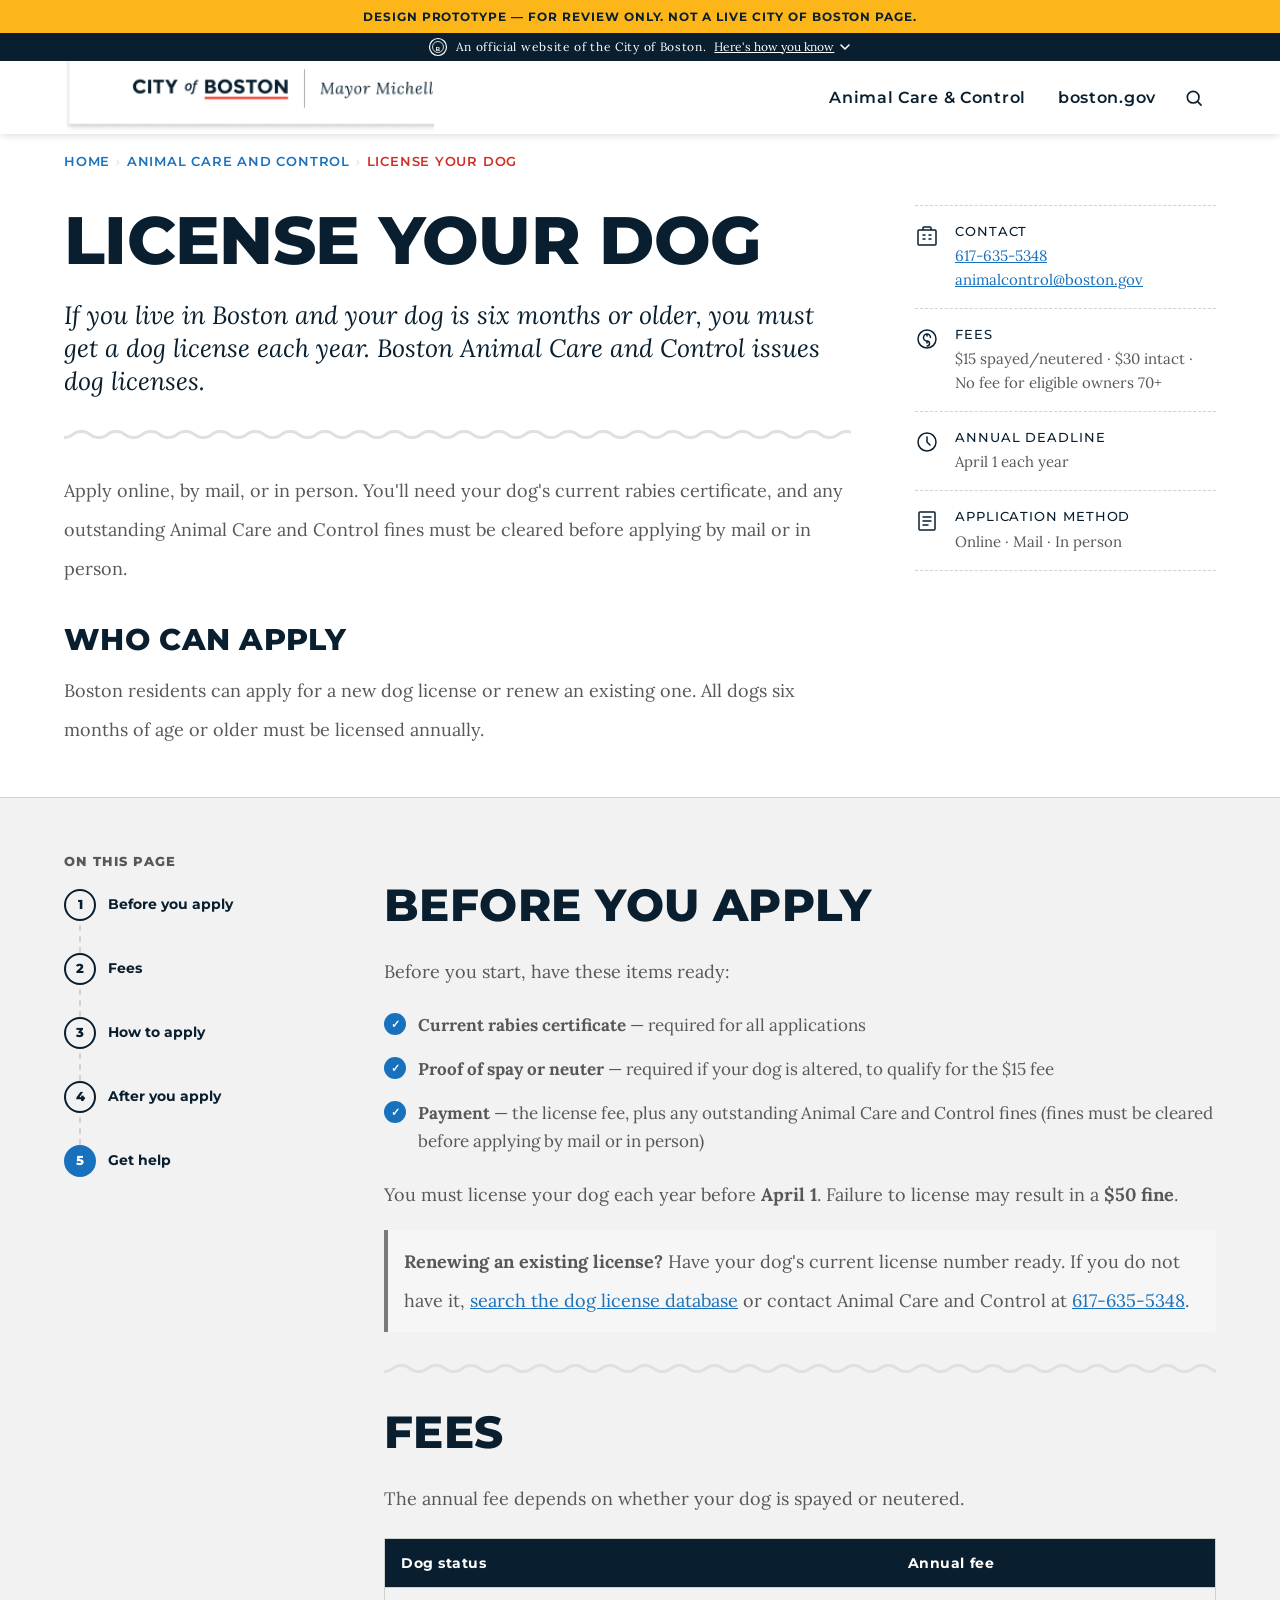
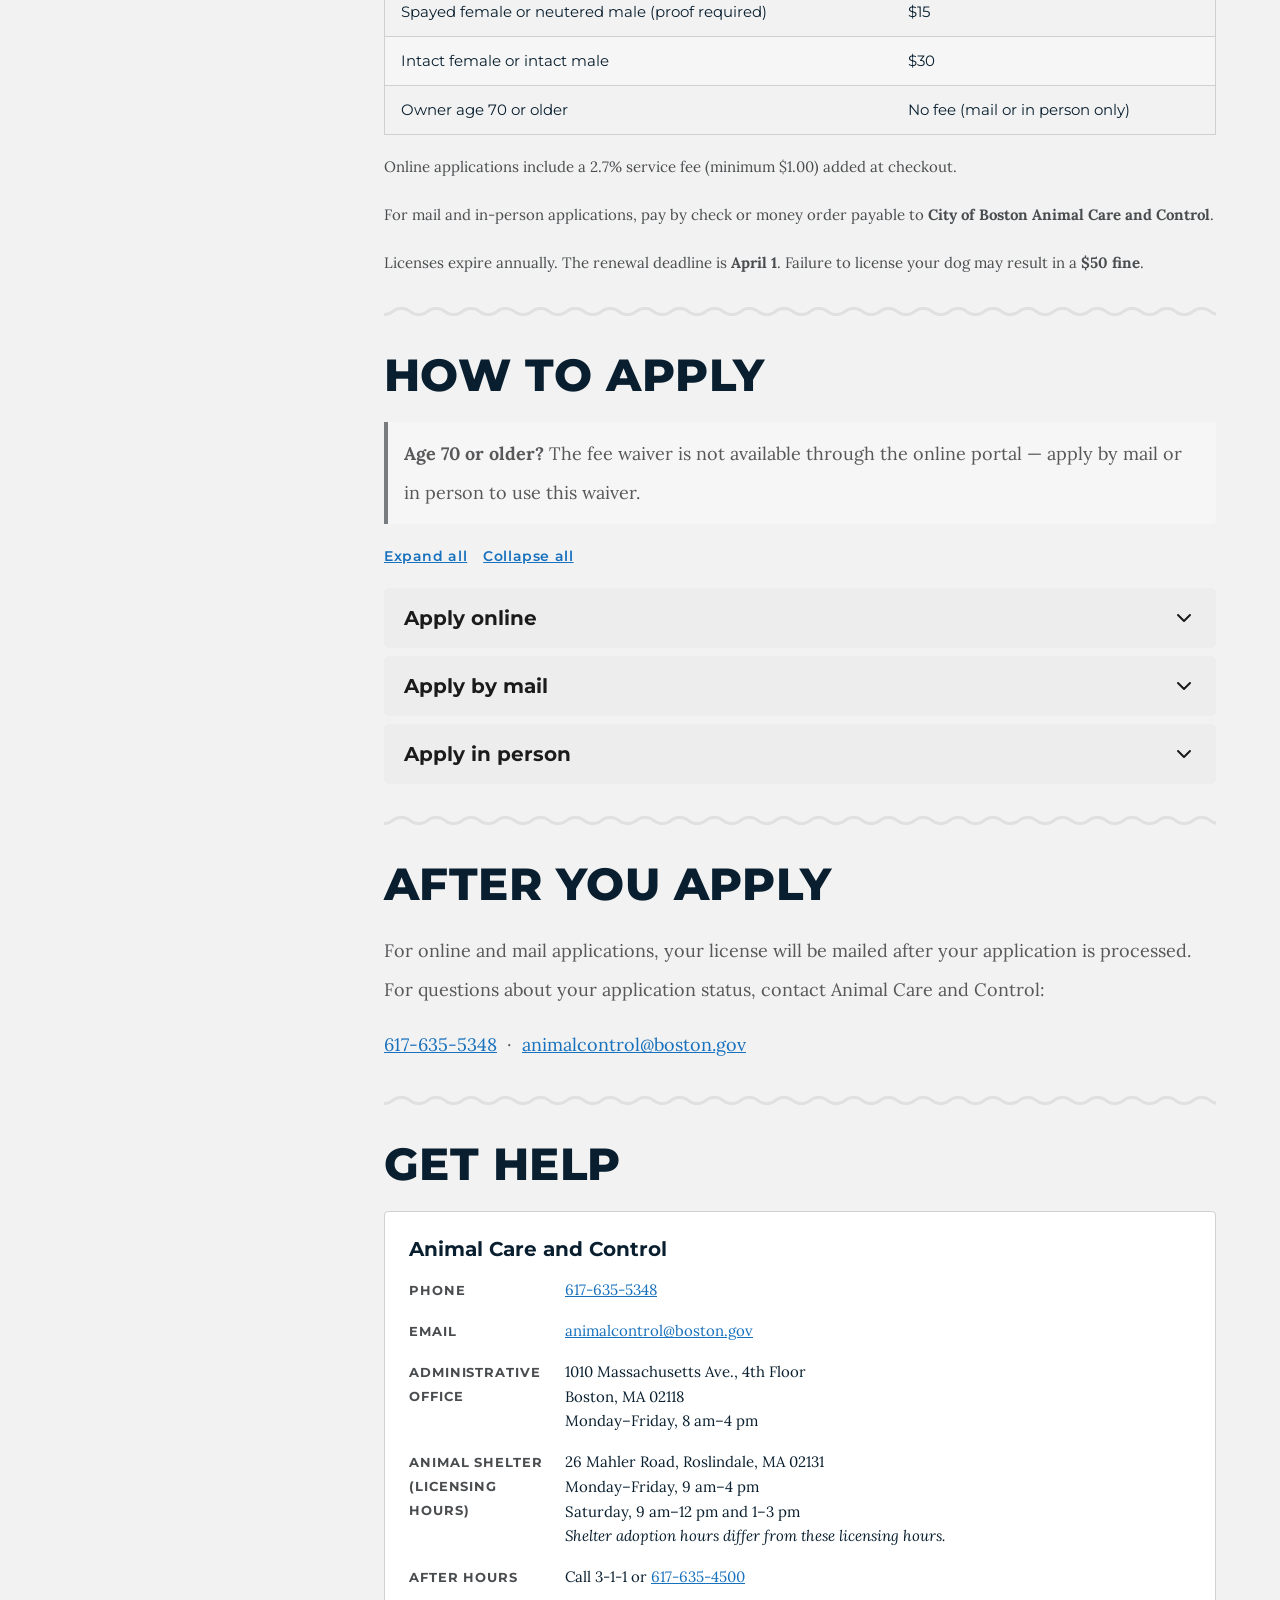
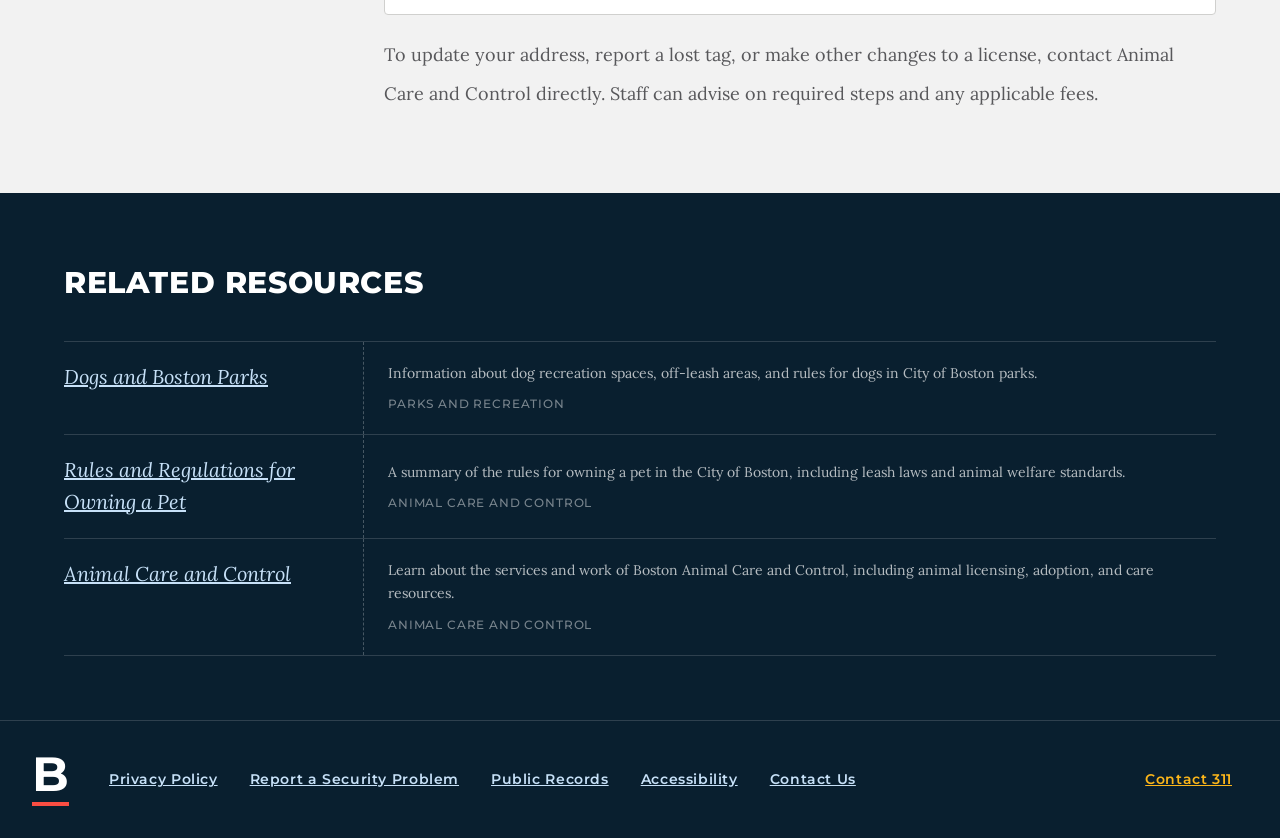
==== index.html @ cab3efb1 "Fix Apply online link for GitHub Pages Co-Authored-By: Claude Sonnet 4.6 <noreply@anthropic.com>" ====
<!DOCTYPE html>
<html lang="en">
<head>
  <meta charset="UTF-8">
  <meta name="viewport" content="width=device-width, initial-scale=1.0">
  <title>License Your Dog | Boston.gov</title>
  <meta name="description" content="License your dog in Boston. Find fees, deadlines, required documents, and how to apply online, by mail, or in person.">
  <link rel="preconnect" href="https://fonts.googleapis.com">
  <link rel="preconnect" href="https://fonts.gstatic.com" crossorigin>
  <link href="https://fonts.googleapis.com/css2?family=Lora:ital,wght@0,400;0,700;1,400&family=Montserrat:wght@400;500;600;700;800&display=swap" rel="stylesheet">
  <link rel="stylesheet" href="styles.css">
</head>
<body>

  <a class="skip-link" href="#main-content">Skip to main content</a>

  <div class="prototype-banner" role="note">
    Design prototype — for review only. Not a live City of Boston page.
  </div>

  <!-- ===================== HEADER ===================== -->
  <header class="site-header">

    <div class="trustbar">
      <div class="trustbar__bar">
        <div class="trustbar__seal" aria-hidden="true">
          <svg width="20" height="20" viewBox="0 0 20 20" fill="none">
            <circle cx="10" cy="10" r="8.5" stroke="white" stroke-width="1.2"/>
            <circle cx="10" cy="10" r="5.5" stroke="white" stroke-width="0.8"/>
            <text x="10" y="13.5" text-anchor="middle" fill="white"
              font-size="6" font-family="sans-serif" font-weight="700">B</text>
          </svg>
        </div>
        <p class="trustbar__text">An official website of the City of Boston.</p>
        <button class="trustbar__toggle"
          id="trustbar-btn"
          aria-expanded="false"
          aria-controls="trustbar-panel">
          Here's how you know
          <svg class="trustbar__chevron" width="14" height="14" viewBox="0 0 14 14"
            fill="none" aria-hidden="true">
            <path d="M3 5l4 4 4-4" stroke="currentColor" stroke-width="1.6"
              stroke-linecap="round" stroke-linejoin="round"/>
          </svg>
        </button>
      </div>
      <div class="trustbar__panel" id="trustbar-panel" hidden>
        <div class="trustbar__panel-inner">
          <div class="trustbar__fact">
            <div class="trustbar__fact-icon" aria-hidden="true">🏛️</div>
            <div>
              <p class="trustbar__fact-heading">Official websites use .boston.gov</p>
              <p class="trustbar__fact-body">A <strong>.boston.gov</strong> website belongs to
                an official government organization in the City of Boston.</p>
            </div>
          </div>
          <div class="trustbar__fact">
            <div class="trustbar__fact-icon" aria-hidden="true">🔒</div>
            <div>
              <p class="trustbar__fact-heading">Secure .gov websites use HTTPS</p>
              <p class="trustbar__fact-body">A lock icon or <strong>https://</strong> means
                you have safely connected to the .gov website. Share sensitive information
                only on official, secure websites.</p>
            </div>
          </div>
        </div>
      </div>
    </div>

    <nav class="main-nav" aria-label="Site navigation">
      <div class="main-nav__inner">
        <!--
          Logo: header-nav.png (1291×113px) from CoB design system Figma node 5726:3237.
          Cropped via CSS: overflow hidden, margin-top -40px hides the trustbar row,
          leaving only the main nav row with the official CITY of BOSTON wordmark.
          Replace with official standalone SVG from Figma brand assets (node 5032:2619)
          when available. See review-notes.md.
        -->
        <a href="https://www.boston.gov" class="cob-logo"
          aria-label="City of Boston — go to boston.gov homepage">
          <img src="assets/header-nav.png"
            alt="City of Boston, Mayor Michelle Wu"
            class="cob-logo__img">
        </a>
        <div class="main-nav__links">
          <a class="nav-link nav-link--text"
            href="https://www.boston.gov/departments/animal-care-and-control">
            Animal Care &amp; Control
          </a>
          <a class="nav-link nav-link--text"
            href="https://www.boston.gov">
            boston.gov
          </a>
          <button class="nav-link nav-link--icon" aria-label="Search boston.gov" type="button">
            <svg width="20" height="20" viewBox="0 0 24 24" fill="none" aria-hidden="true">
              <circle cx="11" cy="11" r="7" stroke="currentColor" stroke-width="2"/>
              <path d="M17 17l3.5 3.5" stroke="currentColor" stroke-width="2"
                stroke-linecap="round"/>
            </svg>
          </button>
        </div>
      </div>
    </nav>

  </header>

  <!-- ===================== MAIN ======================= -->
  <main id="main-content">

    <!-- ===== HERO ZONE (white) ===== -->
    <div class="hero-zone">
      <div class="hero-container">

        <nav class="breadcrumb" aria-label="Breadcrumb">
          <ol>
            <li><a href="https://www.boston.gov">Home</a></li>
            <li><a href="https://www.boston.gov/departments/animal-care-and-control">Animal Care and Control</a></li>
            <li aria-current="page">License Your Dog</li>
          </ol>
        </nav>

        <div class="hero-layout">

          <div class="hero-content">
            <h1>License Your Dog</h1>
            <p class="hero-subtitle">If you live in Boston and your dog is six months or older, you must get a dog license each year. Boston Animal Care and Control issues dog licenses.</p>
            <hr class="hero-divider" aria-hidden="true">
            <p class="hero-body">Apply online, by mail, or in person. You'll need your dog's current rabies certificate, and any outstanding Animal Care and Control fines must be cleared before applying by mail or in person.</p>
            <div class="hero-subsection">
              <h2 class="hero-subsection__heading">Who can apply</h2>
              <p class="hero-body">Boston residents can apply for a new dog license or renew an existing one. All dogs six months of age or older must be licensed annually.</p>
            </div>
          </div>

          <aside class="fact-sidebar" aria-label="Quick facts">
            <div class="fact-row">
              <div class="fact-row__icon" aria-hidden="true">
                <svg width="24" height="24" viewBox="0 0 24 24" fill="none">
                  <rect x="3" y="6" width="18" height="15" rx="1" stroke="#091f2f" stroke-width="1.5"/>
                  <path d="M16 6V4a1 1 0 00-1-1H9a1 1 0 00-1 1v2" stroke="#091f2f" stroke-width="1.5"/>
                  <path d="M8 11h2m4 0h2M8 15h2m4 0h2" stroke="#091f2f" stroke-width="1.5" stroke-linecap="round"/>
                </svg>
              </div>
              <div class="fact-row__text">
                <p class="fact-row__label">Contact</p>
                <p class="fact-row__value">
                  <a href="tel:6176355348" class="cob-link">617-635-5348</a><br>
                  <a href="mailto:animalcontrol@boston.gov" class="cob-link">animalcontrol@boston.gov</a>
                </p>
              </div>
            </div>
            <div class="fact-row">
              <div class="fact-row__icon" aria-hidden="true">
                <svg width="24" height="24" viewBox="0 0 24 24" fill="none">
                  <circle cx="12" cy="12" r="9" stroke="#091f2f" stroke-width="1.5"/>
                  <path d="M12 8v1m0 6v1m3.5-5.5a3.5 3.5 0 00-7 0 3.5 3.5 0 003.5 3.5 2.5 2.5 0 010 5" stroke="#091f2f" stroke-width="1.5" stroke-linecap="round"/>
                </svg>
              </div>
              <div class="fact-row__text">
                <p class="fact-row__label">Fees</p>
                <p class="fact-row__value">$15 spayed/neutered · $30 intact · No fee for eligible owners 70+</p>
              </div>
            </div>
            <div class="fact-row">
              <div class="fact-row__icon" aria-hidden="true">
                <svg width="24" height="24" viewBox="0 0 24 24" fill="none">
                  <circle cx="12" cy="12" r="9" stroke="#091f2f" stroke-width="1.5"/>
                  <path d="M12 7v5l3 3" stroke="#091f2f" stroke-width="1.5" stroke-linecap="round" stroke-linejoin="round"/>
                </svg>
              </div>
              <div class="fact-row__text">
                <p class="fact-row__label">Annual deadline</p>
                <p class="fact-row__value">April 1 each year</p>
              </div>
            </div>
            <div class="fact-row">
              <div class="fact-row__icon" aria-hidden="true">
                <svg width="24" height="24" viewBox="0 0 24 24" fill="none">
                  <rect x="4" y="3" width="16" height="18" rx="1" stroke="#091f2f" stroke-width="1.5"/>
                  <path d="M8 8h8M8 12h8M8 16h5" stroke="#091f2f" stroke-width="1.5" stroke-linecap="round"/>
                </svg>
              </div>
              <div class="fact-row__text">
                <p class="fact-row__label">Application method</p>
                <p class="fact-row__value">Online · Mail · In person</p>
              </div>
            </div>
          </aside>

        </div>
      </div>
    </div><!-- end hero-zone -->

    <!-- ===== CONTENT ZONE (off-white) ===== -->
    <div class="content-zone">
      <div class="content-container">
        <div class="content-layout">

          <!-- Left: sticky TOC -->
          <nav class="toc" aria-label="On this page">
            <p class="toc__heading">On this page</p>
            <ol class="toc__list">
              <li class="toc__item">
                <div class="toc__track" aria-hidden="true">
                  <div class="toc__circle toc__circle--active">1</div>
                  <div class="toc__line"></div>
                </div>
                <div class="toc__link-wrap">
                  <a href="#before-you-apply" class="toc__link">Before you apply</a>
                </div>
              </li>
              <li class="toc__item">
                <div class="toc__track" aria-hidden="true">
                  <div class="toc__circle">2</div>
                  <div class="toc__line"></div>
                </div>
                <div class="toc__link-wrap">
                  <a href="#fees" class="toc__link">Fees</a>
                </div>
              </li>
              <li class="toc__item">
                <div class="toc__track" aria-hidden="true">
                  <div class="toc__circle">3</div>
                  <div class="toc__line"></div>
                </div>
                <div class="toc__link-wrap">
                  <a href="#how-to-apply" class="toc__link">How to apply</a>
                </div>
              </li>
              <li class="toc__item">
                <div class="toc__track" aria-hidden="true">
                  <div class="toc__circle">4</div>
                  <div class="toc__line"></div>
                </div>
                <div class="toc__link-wrap">
                  <a href="#after-you-apply" class="toc__link">After you apply</a>
                </div>
              </li>
              <li class="toc__item">
                <div class="toc__track" aria-hidden="true">
                  <div class="toc__circle">5</div>
                </div>
                <div class="toc__link-wrap">
                  <a href="#get-help" class="toc__link">Get help</a>
                </div>
              </li>
            </ol>
          </nav>

          <!-- Right: section content -->
          <div class="content-body">

            <!-- ─── Section 1: Before you apply ─── -->
            <section aria-labelledby="before-you-apply">
              <h2 id="before-you-apply">Before you apply</h2>
              <p>Before you start, have these items ready:</p>
              <ul class="checklist" role="list">
                <li>
                  <span class="checklist__icon" aria-hidden="true">✓</span>
                  <span><strong>Current rabies certificate</strong> — required for all applications</span>
                </li>
                <li>
                  <span class="checklist__icon" aria-hidden="true">✓</span>
                  <span><strong>Proof of spay or neuter</strong> — required if your dog is altered, to qualify for the $15 fee</span>
                </li>
                <li>
                  <span class="checklist__icon" aria-hidden="true">✓</span>
                  <span><strong>Payment</strong> — the license fee, plus any outstanding Animal Care and Control fines (fines must be cleared before applying by mail or in person)</span>
                </li>
              </ul>
              <p>You must license your dog each year before <strong>April&nbsp;1</strong>. Failure to license may result in a <strong>$50 fine</strong>.</p>
              <p class="notice">
                <strong>Renewing an existing license?</strong> Have your dog's current license number ready. If you do not have it, <a href="http://www.cityofboston.gov/animals/owners.asp" class="cob-link">search the dog license database</a> or contact Animal Care and Control at <a href="tel:6176355348" class="cob-link">617-635-5348</a>.
              </p>
            </section>

            <hr class="section-divider" aria-hidden="true">

            <!-- ─── Section 2: Fees ─── -->
            <section aria-labelledby="fees">
              <h2 id="fees">Fees</h2>
              <p>The annual fee depends on whether your dog is spayed or neutered.</p>
              <div class="fee-table-wrap">
                <table class="fee-table">
                  <caption class="visually-hidden">Annual dog license fees</caption>
                  <thead>
                    <tr>
                      <th scope="col">Dog status</th>
                      <th scope="col">Annual fee</th>
                    </tr>
                  </thead>
                  <tbody>
                    <tr>
                      <td>Spayed female or neutered male (proof required)</td>
                      <td>$15</td>
                    </tr>
                    <tr>
                      <td>Intact female or intact male</td>
                      <td>$30</td>
                    </tr>
                    <tr>
                      <td>Owner age 70 or older</td>
                      <td>No fee (mail or in person only)</td>
                    </tr>
                  </tbody>
                </table>
              </div>
              <div class="fee-notes">
                <p>Online applications include a 2.7% service fee (minimum $1.00) added at checkout.</p>
                <p>For mail and in-person applications, pay by check or money order payable to <strong>City of Boston Animal Care and Control</strong>.</p>
                <p>Licenses expire annually. The renewal deadline is <strong>April&nbsp;1</strong>. Failure to license your dog may result in a <strong>$50 fine</strong>.</p>
              </div>
            </section>

            <hr class="section-divider" aria-hidden="true">

            <!-- ─── Section 3: How to apply ─── -->
            <section aria-labelledby="how-to-apply">
              <h2 id="how-to-apply">How to apply</h2>

              <p class="notice">
                <strong>Age 70 or older?</strong> The fee waiver is not available through
                the online portal — apply by mail or in person to use this waiver.
              </p>

              <div class="accordion-controls">
                <button type="button" class="accordion-control" id="expand-all-btn">Expand all</button>
                <button type="button" class="accordion-control" id="collapse-all-btn">Collapse all</button>
              </div>

              <div class="accordion-group">

                <!-- Apply online -->
                <div class="accordion-item" id="apply-online">
                  <h3 class="accordion-heading">
                    <button
                      type="button"
                      class="accordion-trigger"
                      aria-expanded="false"
                      aria-controls="panel-apply-online"
                      id="btn-apply-online"
                    >
                      <span class="accordion-trigger__label">Apply online</span>
                      <svg class="accordion-trigger__icon" width="24" height="24"
                        viewBox="0 0 24 24" fill="none"
                        aria-hidden="true" focusable="false">
                        <path d="M6 9l6 6 6-6" stroke="currentColor" stroke-width="2"
                          stroke-linecap="round" stroke-linejoin="round"/>
                      </svg>
                    </button>
                  </h3>
                  <div
                    id="panel-apply-online"
                    class="accordion-panel"
                    role="region"
                    aria-labelledby="btn-apply-online"
                    hidden
                  >
                    <ol class="process-list" aria-label="Steps to apply online">
                      <li class="process-list__item">
                        <div class="process-list__track" aria-hidden="true">
                          <div class="process-list__symbol">1</div>
                          <div class="process-list__trail"></div>
                        </div>
                        <div class="process-list__body">
                          <p class="process-list__label">Gather your documents</p>
                          <div class="process-list__desc">
                            <p>Have your dog's current rabies certificate ready. If your dog is
                              spayed or neutered, also have proof on hand — you will need it to
                              qualify for the $15 fee.</p>
                          </div>
                        </div>
                      </li>
                      <li class="process-list__item">
                        <div class="process-list__track" aria-hidden="true">
                          <div class="process-list__symbol">2</div>
                          <div class="process-list__trail"></div>
                        </div>
                        <div class="process-list__body">
                          <p class="process-list__label">Complete the online application</p>
                          <div class="process-list__desc">
                            <p>Apply using the link below.
                              Payment is by credit card only. A 2.7% service fee (minimum $1.00)
                              is added at checkout.</p>
                            <p>The age-70+ fee waiver is not available through the online portal.
                              Apply by mail or in person instead.</p>
                          </div>
                        </div>
                      </li>
                      <li class="process-list__item">
                        <div class="process-list__track" aria-hidden="true">
                          <div class="process-list__symbol">3</div>
                        </div>
                        <div class="process-list__body">
                          <p class="process-list__label">Receive your license by mail</p>
                          <div class="process-list__desc">
                            <p>Your license will be mailed to you after processing.</p>
                          </div>
                        </div>
                      </li>
                    </ol>
                    <p class="apply-cta">
                      <a href="./application-prototype/index.html"
                        class="btn-primary">Apply online</a>
                    </p>
                  </div>
                </div>

                <!-- Apply by mail -->
                <div class="accordion-item" id="apply-by-mail">
                  <h3 class="accordion-heading">
                    <button
                      type="button"
                      class="accordion-trigger"
                      aria-expanded="false"
                      aria-controls="panel-apply-by-mail"
                      id="btn-apply-by-mail"
                    >
                      <span class="accordion-trigger__label">Apply by mail</span>
                      <svg class="accordion-trigger__icon" width="24" height="24"
                        viewBox="0 0 24 24" fill="none"
                        aria-hidden="true" focusable="false">
                        <path d="M6 9l6 6 6-6" stroke="currentColor" stroke-width="2"
                          stroke-linecap="round" stroke-linejoin="round"/>
                      </svg>
                    </button>
                  </h3>
                  <div
                    id="panel-apply-by-mail"
                    class="accordion-panel"
                    role="region"
                    aria-labelledby="btn-apply-by-mail"
                    hidden
                  >
                    <ol class="process-list" aria-label="Steps to apply by mail">
                      <li class="process-list__item">
                        <div class="process-list__track" aria-hidden="true">
                          <div class="process-list__symbol">1</div>
                          <div class="process-list__trail"></div>
                        </div>
                        <div class="process-list__body">
                          <p class="process-list__label">Gather your documents and clear any outstanding fines</p>
                          <div class="process-list__desc">
                            <p>Collect your dog's rabies certificate and, if your dog is altered,
                              proof of spay or neuter. Any outstanding Animal Care and Control fines
                              must be cleared before your application can be processed.</p>
                          </div>
                        </div>
                      </li>
                      <li class="process-list__item">
                        <div class="process-list__track" aria-hidden="true">
                          <div class="process-list__symbol">2</div>
                          <div class="process-list__trail"></div>
                        </div>
                        <div class="process-list__body">
                          <p class="process-list__label">Obtain and complete the application form</p>
                          <div class="process-list__desc">
                            <p>Download or request a printed application from
                              <a href="https://www.boston.gov/departments/animal-care-and-control"
                                class="cob-link">boston.gov/departments/animal-care-and-control</a>
                              or by calling
                              <a href="tel:6176355348" class="cob-link">617-635-5348</a>.</p>
                          </div>
                        </div>
                      </li>
                      <li class="process-list__item">
                        <div class="process-list__track" aria-hidden="true">
                          <div class="process-list__symbol">3</div>
                        </div>
                        <div class="process-list__body">
                          <p class="process-list__label">Mail your completed form with payment</p>
                          <div class="process-list__desc">
                            <p>Include a check or money order payable to
                              <strong>Boston Animal Care and Control</strong>. Mail to:</p>
                            <address>
                              Boston Animal Care and Control<br>
                              1010 Massachusetts Avenue<br>
                              Boston, MA 02118
                            </address>
                          </div>
                        </div>
                      </li>
                    </ol>
                  </div>
                </div>

                <!-- Apply in person -->
                <div class="accordion-item" id="apply-in-person">
                  <h3 class="accordion-heading">
                    <button
                      type="button"
                      class="accordion-trigger"
                      aria-expanded="false"
                      aria-controls="panel-apply-in-person"
                      id="btn-apply-in-person"
                    >
                      <span class="accordion-trigger__label">Apply in person</span>
                      <svg class="accordion-trigger__icon" width="24" height="24"
                        viewBox="0 0 24 24" fill="none"
                        aria-hidden="true" focusable="false">
                        <path d="M6 9l6 6 6-6" stroke="currentColor" stroke-width="2"
                          stroke-linecap="round" stroke-linejoin="round"/>
                      </svg>
                    </button>
                  </h3>
                  <div
                    id="panel-apply-in-person"
                    class="accordion-panel"
                    role="region"
                    aria-labelledby="btn-apply-in-person"
                    hidden
                  >
                    <p>You can apply at the administrative office or the animal shelter.
                      Hours differ between the two locations — see
                      <a href="#get-help" class="cob-link">Get help</a> for addresses and hours.
                      Contact the office to confirm current visit requirements before traveling.</p>
                    <ol class="process-list" aria-label="Steps to apply in person">
                      <li class="process-list__item">
                        <div class="process-list__track" aria-hidden="true">
                          <div class="process-list__symbol">1</div>
                          <div class="process-list__trail"></div>
                        </div>
                        <div class="process-list__body">
                          <p class="process-list__label">Gather your documents</p>
                          <div class="process-list__desc">
                            <p>Bring your dog's current rabies certificate and, if your dog is
                              altered, proof of spay or neuter. If renewing, bring the existing
                              license number.</p>
                          </div>
                        </div>
                      </li>
                      <li class="process-list__item">
                        <div class="process-list__track" aria-hidden="true">
                          <div class="process-list__symbol">2</div>
                          <div class="process-list__trail"></div>
                        </div>
                        <div class="process-list__body">
                          <p class="process-list__label">Visit the administrative office or animal shelter</p>
                          <div class="process-list__desc">
                            <p><strong>Administrative office:</strong> 1010 Massachusetts Ave., 4th Floor —
                              Monday–Friday, 8&nbsp;am–4&nbsp;pm</p>
                            <p><strong>Animal shelter:</strong> 26 Mahler Road, Roslindale —
                              Monday–Friday, 9&nbsp;am–4&nbsp;pm; Saturday, 9&nbsp;am–12&nbsp;pm
                              and 1–3&nbsp;pm</p>
                          </div>
                        </div>
                      </li>
                      <li class="process-list__item">
                        <div class="process-list__track" aria-hidden="true">
                          <div class="process-list__symbol">3</div>
                        </div>
                        <div class="process-list__body">
                          <p class="process-list__label">Pay and complete your application at the counter</p>
                          <div class="process-list__desc">
                            <p>Pay the applicable fee. Staff will process your application.</p>
                          </div>
                        </div>
                      </li>
                    </ol>
                  </div>
                </div>

              </div><!-- end .accordion-group -->

              <noscript>
                <style>
                  .accordion-panel[hidden] { display: block !important; }
                  .accordion-controls { display: none; }
                </style>
              </noscript>

            </section>

            <hr class="section-divider" aria-hidden="true">

            <!-- ─── Section 4: After you apply ─── -->
            <section aria-labelledby="after-you-apply">
              <h2 id="after-you-apply">After you apply</h2>
              <p>For online and mail applications, your license will be mailed after your
                application is processed. For questions about your application status,
                contact Animal Care and Control:</p>
              <p>
                <a href="tel:6176355348" class="cob-link">617-635-5348</a>
                &nbsp;·&nbsp;
                <a href="mailto:animalcontrol@boston.gov" class="cob-link">animalcontrol@boston.gov</a>
              </p>
            </section>

            <hr class="section-divider" aria-hidden="true">

            <!-- ─── Section 5: Get help ─── -->
            <section aria-labelledby="get-help">
              <h2 id="get-help">Get help</h2>
              <div class="contact-block">
                <h3>Animal Care and Control</h3>
                <dl class="contact-dl">
                  <div class="contact-dl__row">
                    <dt>Phone</dt>
                    <dd><a href="tel:6176355348" class="cob-link">617-635-5348</a></dd>
                  </div>
                  <div class="contact-dl__row">
                    <dt>Email</dt>
                    <dd><a href="mailto:animalcontrol@boston.gov"
                      class="cob-link">animalcontrol@boston.gov</a></dd>
                  </div>
                  <div class="contact-dl__row">
                    <dt>Administrative office</dt>
                    <dd>
                      1010 Massachusetts Ave., 4th Floor<br>
                      Boston, MA 02118<br>
                      Monday–Friday, 8&nbsp;am–4&nbsp;pm
                    </dd>
                  </div>
                  <div class="contact-dl__row">
                    <dt>Animal shelter<br>(licensing hours)</dt>
                    <dd>
                      26 Mahler Road, Roslindale, MA 02131<br>
                      Monday–Friday, 9&nbsp;am–4&nbsp;pm<br>
                      Saturday, 9&nbsp;am–12&nbsp;pm and 1–3&nbsp;pm<br>
                      <em>Shelter adoption hours differ from these licensing hours.</em>
                    </dd>
                  </div>
                  <div class="contact-dl__row">
                    <dt>After hours</dt>
                    <dd>Call 3-1-1 or
                      <a href="tel:6176354500" class="cob-link">617-635-4500</a>
                    </dd>
                  </div>
                </dl>
              </div>
              <p class="contact-note">To update your address, report a lost tag, or make other changes to a license, contact Animal Care and Control directly. Staff can advise on required steps and any applicable fees.</p>
            </section>

          </div><!-- end .content-body -->
        </div><!-- end .content-layout -->
      </div><!-- end .content-container -->
    </div><!-- end .content-zone -->

    <!-- ===== RELATED RESOURCES (dark navy) ===== -->
    <section class="related-resources" aria-labelledby="h-related">
      <div class="related-container">
        <h2 id="h-related">Related resources</h2>
        <div class="related-list">
          <div class="related-item">
            <div class="related-item__title">
              <a href="https://www.boston.gov/departments/parks-and-recreation/dogs-boston-parks">Dogs and Boston Parks</a>
            </div>
            <div class="related-item__body">
              <p class="related-item__desc">Information about dog recreation spaces, off-leash areas, and rules for dogs in City of Boston parks.</p>
              <p class="related-item__dept">Parks and Recreation</p>
            </div>
          </div>
          <div class="related-item">
            <div class="related-item__title">
              <a href="https://www.boston.gov/node/856">Rules and Regulations for Owning a Pet</a>
            </div>
            <div class="related-item__body">
              <p class="related-item__desc">A summary of the rules for owning a pet in the City of Boston, including leash laws and animal welfare standards.</p>
              <p class="related-item__dept">Animal Care and Control</p>
            </div>
          </div>
          <div class="related-item">
            <div class="related-item__title">
              <a href="https://www.boston.gov/departments/animal-care-and-control">Animal Care and Control</a>
            </div>
            <div class="related-item__body">
              <p class="related-item__desc">Learn about the services and work of Boston Animal Care and Control, including animal licensing, adoption, and care resources.</p>
              <p class="related-item__dept">Animal Care and Control</p>
            </div>
          </div>
        </div>
      </div>
    </section>

  </main>

  <!-- ===================== FOOTER ===================== -->
  <footer class="site-footer">
    <div class="site-footer__inner">
      <div class="site-footer__brand">
        <div class="footer-logo" aria-label="City of Boston">
          <span class="footer-logo__b" aria-hidden="true">B</span>
          <span class="footer-logo__bar" aria-hidden="true"></span>
        </div>
        <nav class="footer-links" aria-label="City of Boston global links">
          <a href="https://www.boston.gov/privacy-policy">Privacy Policy</a>
          <a href="https://www.boston.gov/report-security-problem">Report a Security Problem</a>
          <a href="https://www.boston.gov/public-records">Public Records</a>
          <a href="https://www.boston.gov/accessibility">Accessibility</a>
          <a href="https://www.boston.gov/contact">Contact Us</a>
        </nav>
      </div>
      <a href="https://311.boston.gov" class="footer-311">Contact 311</a>
    </div>
  </footer>

  <script>
    // Trustbar
    (function () {
      var btn = document.getElementById('trustbar-btn');
      var panel = document.getElementById('trustbar-panel');
      if (!btn || !panel) return;
      btn.addEventListener('click', function () {
        var open = panel.hidden === false;
        panel.hidden = open;
        btn.setAttribute('aria-expanded', String(!open));
      });
    }());

    // Accordion
    (function () {
      var triggers = document.querySelectorAll('.accordion-trigger');
      var expandBtn = document.getElementById('expand-all-btn');
      var collapseBtn = document.getElementById('collapse-all-btn');

      function setPanel(btn, open) {
        var panelId = btn.getAttribute('aria-controls');
        var panel = document.getElementById(panelId);
        if (!panel) return;
        panel.hidden = !open;
        btn.setAttribute('aria-expanded', String(open));
      }

      triggers.forEach(function (btn) {
        btn.addEventListener('click', function () {
          var expanded = this.getAttribute('aria-expanded') === 'true';
          setPanel(this, !expanded);
        });
      });

      if (expandBtn) {
        expandBtn.addEventListener('click', function () {
          triggers.forEach(function (btn) { setPanel(btn, true); });
        });
      }

      if (collapseBtn) {
        collapseBtn.addEventListener('click', function () {
          triggers.forEach(function (btn) { setPanel(btn, false); });
        });
      }

      function openFromHash() {
        var hash = window.location.hash.slice(1);
        if (!hash) return;
        var item = document.getElementById(hash);
        if (!item || !item.classList.contains('accordion-item')) return;
        var btn = item.querySelector('.accordion-trigger');
        if (btn) { setPanel(btn, true); btn.focus(); }
      }

      openFromHash();
      window.addEventListener('hashchange', openFromHash);
    }());

    // TOC: highlight active section as user scrolls
    (function () {
      if (!window.IntersectionObserver) return;
      var headings = document.querySelectorAll('.content-body h2[id]');
      var links = document.querySelectorAll('.toc__link');
      if (!headings.length || !links.length) return;

      function setActive(id) {
        links.forEach(function (link) {
          var item = link.closest('.toc__item');
          var circle = item && item.querySelector('.toc__circle');
          if (!circle) return;
          var isActive = link.getAttribute('href') === '#' + id;
          circle.classList.toggle('toc__circle--active', isActive);
        });
      }

      var observer = new IntersectionObserver(function (entries) {
        entries.forEach(function (entry) {
          if (entry.isIntersecting) setActive(entry.target.id);
        });
      }, { rootMargin: '-5% 0px -70% 0px' });

      headings.forEach(function (h) { observer.observe(h); });
    }());
  </script>

</body>
</html>
---- styles.css ----
/* ============================================================
   CoB Dog License Page — Prototype Styles
   Verified token source: Figma file fEQ6ockidCAIh10p1hsqkC
   Reference layout source: Figma file akOalEOGS00nzFc8NFOF5u, node 2:149
   Typography and color values verified from reference frame inspection.
   ============================================================ */

/* --- Verified CoB design tokens ----------------------------- */
:root {
  /* Brand / theme */
  --cob-theme:           #1871bd;  /* --brand/optimistic-blue */
  --cob-theme-weak:      #c7e1f8;
  --cob-navy:            #091f2f;  /* --brand/charles-river-blue */
  --cob-freedom-red:     #d22d23;  /* --brand/freedom-trail-red (breadcrumb current) */
  --cob-accent-red:      #fb4d42;  /* accent red from design system */
  --cob-off-white:       #f2f2f2;  /* --alias/off-white (content zone bg) */
  --cob-body-text:       #58585b;  /* --alias/body-text */
  --cob-mid-grey:        #d2d2d2;  /* --alias/mid-grey (dividers, borders) */
  --cob-text-weak:       #4a4d4f;

  /* Neutrals */
  --cob-neutral-50:      #ededed;  /* accordion trigger bg */
  --cob-neutral-100:     #d0d0ce;
  --cob-neutral-200:     #bec0c1;
  --cob-neutral-500:     #797c7f;
  --cob-surface:         #ffffff;
  --cob-surface-raised:  #f6f6f6;
  --cob-white:           #ffffff;
  --cob-amber:           #fcb61a;

  /* Spacing (verified) */
  --sp-50:  4px;
  --sp-100: 8px;
  --sp-150: 12px;
  --sp-200: 16px;
  --sp-250: 20px;
  --sp-300: 24px;
  --sp-400: 32px;
  --sp-600: 48px;
  --sp-800: 64px;

  /* Typography */
  --font-ui:   'Montserrat', sans-serif;
  --font-body: 'Lora', serif;

  /* Layout */
  --max-width:    1280px;
  --gutters:      20px;
  --hero-pad:     64px;   /* horizontal padding on wide screens */
  --toc-width:    280px;
  --sidebar-width: 301px;
}

/* --- Reset --------------------------------------------------- */
*, *::before, *::after { box-sizing: border-box; }
body, h1, h2, h3, p, ul, ol, dl, dd { margin: 0; padding: 0; }
ul, ol { list-style: none; }
img, svg { display: block; max-width: 100%; }
button { cursor: pointer; background: none; border: none; padding: 0; font: inherit; }
address { font-style: normal; }

/* --- Base ---------------------------------------------------- */
html { scroll-behavior: smooth; scroll-padding-top: 24px; }

body {
  font-family: var(--font-body);
  font-size: 18px;
  line-height: 1.75;
  color: var(--cob-body-text);
  background: var(--cob-surface);
  -webkit-font-smoothing: antialiased;
}

/* --- Focus --------------------------------------------------- */
:focus-visible {
  outline: 3px solid var(--cob-amber);
  outline-offset: 2px;
  border-radius: 2px;
}

/* --- Skip link ---------------------------------------------- */
.skip-link {
  position: absolute;
  top: -999px;
  left: var(--gutters);
  padding: var(--sp-100) var(--sp-200);
  background: var(--cob-navy);
  color: var(--cob-white);
  font-family: var(--font-ui);
  font-weight: 600;
  font-size: 14px;
  text-decoration: none;
  z-index: 9999;
  border-radius: 0 0 4px 4px;
}
.skip-link:focus { top: 0; }

/* --- Prototype banner --------------------------------------- */
.prototype-banner {
  background: var(--cob-amber);
  color: var(--cob-navy);
  text-align: center;
  padding: 6px var(--gutters);
  font-family: var(--font-ui);
  font-size: 12px;
  font-weight: 700;
  letter-spacing: 0.08em;
  text-transform: uppercase;
}

/* --- Trustbar ----------------------------------------------- */
.trustbar { background: var(--cob-navy); }

.trustbar__bar {
  max-width: var(--max-width);
  margin: 0 auto;
  padding: var(--sp-50) var(--sp-800);
  display: flex;
  flex-wrap: wrap;
  align-items: center;
  justify-content: center;
  gap: 4px 8px;
}

@media (max-width: 767px) {
  .trustbar__bar { padding: var(--sp-50) var(--gutters); }
}

.trustbar__seal { display: flex; align-items: center; flex-shrink: 0; }

.trustbar__text {
  font-family: var(--font-body);
  font-size: 12px;
  line-height: 20px;
  color: var(--cob-white);
  letter-spacing: 0.057em;
}

.trustbar__toggle {
  display: inline-flex;
  align-items: center;
  gap: 4px;
  font-family: var(--font-body);
  font-size: 12px;
  line-height: 20px;
  color: var(--cob-white);
  text-decoration: underline;
}

.trustbar__chevron { transition: transform 0.2s; flex-shrink: 0; }
.trustbar__toggle[aria-expanded="true"] .trustbar__chevron { transform: rotate(180deg); }

.trustbar__panel { background: var(--cob-surface-raised); border-top: 1px solid var(--cob-neutral-200); }
.trustbar__panel[hidden] { display: none; }

.trustbar__panel-inner {
  max-width: var(--max-width);
  margin: 0 auto;
  padding: var(--sp-300) var(--sp-800);
  display: flex;
  flex-wrap: wrap;
  gap: var(--sp-400);
  justify-content: center;
}

@media (max-width: 767px) {
  .trustbar__panel-inner { padding: var(--sp-300) var(--gutters); }
}

.trustbar__fact {
  display: flex;
  gap: var(--sp-200);
  align-items: flex-start;
  min-width: 280px;
  max-width: 360px;
  flex: 1;
}

.trustbar__fact-icon { font-size: 22px; line-height: 1; flex-shrink: 0; width: 40px; padding-top: 2px; }

.trustbar__fact-heading {
  font-family: var(--font-ui);
  font-weight: 700;
  font-size: 14px;
  line-height: 24px;
  color: #1b1b1b;
  margin-bottom: 2px;
}

.trustbar__fact-body {
  font-family: var(--font-body);
  font-size: 12px;
  line-height: 20px;
  color: var(--cob-text-weak);
}

/* --- Main navigation ---------------------------------------- */
.main-nav {
  background: var(--cob-surface);
  box-shadow:
    0 4px 6px -1px rgba(27,27,27,0.10),
    0 4px 6px -1px rgba(27,27,27,0.01);
  position: relative;
  z-index: 10;
}

.main-nav__inner {
  max-width: var(--max-width);
  margin: 0 auto;
  padding: 0 var(--sp-800);
  min-height: 72px;
  display: flex;
  align-items: center;
  justify-content: space-between;
  gap: var(--sp-200);
}

@media (max-width: 767px) {
  .main-nav__inner { padding: 0 var(--gutters); }
}

/* Logo: header-nav.png (1291×113px) cropped to show just the main nav row.
   margin-top: -40px hides the trustbar portion of the image.
   Replace container width / img width when switching to a standalone SVG. */
.cob-logo {
  display: block;
  overflow: hidden;
  width: 370px;
  height: 73px;
  flex-shrink: 0;
  text-decoration: none;
}

.cob-logo__img {
  display: block;
  max-width: none;
  width: 1291px;
  height: 113px;
  margin-top: -40px;
  pointer-events: none;
}

@media (max-width: 640px) {
  .cob-logo { width: 220px; }
}

.main-nav__links {
  display: flex;
  align-items: center;
}

.nav-link {
  display: inline-flex;
  align-items: center;
  gap: var(--sp-100);
  padding: var(--sp-150) var(--sp-200);
  font-family: var(--font-ui);
  font-weight: 600;
  font-size: 16px;
  line-height: 24px;
  color: var(--cob-navy);
  text-decoration: none;
  white-space: nowrap;
  letter-spacing: 0.044em;
}
.nav-link:hover { text-decoration: underline; }
.nav-link--icon { padding: var(--sp-150); }

@media (max-width: 767px) {
  .nav-link--text { display: none; }
}

/* --- Links -------------------------------------------------- */
.cob-link { color: var(--cob-theme); text-decoration: underline; }
.cob-link:hover { color: var(--cob-navy); }

/* ============================================================
   HERO ZONE (white bg)
   ============================================================ */
.hero-zone {
  background: var(--cob-surface);
  border-bottom: 1px solid var(--cob-mid-grey);
}

.hero-container {
  max-width: var(--max-width);
  margin: 0 auto;
  padding: 0 var(--hero-pad) var(--sp-600);
}

@media (max-width: 1023px) {
  .hero-container { padding: 0 var(--sp-400) var(--sp-400); }
}
@media (max-width: 767px) {
  .hero-container { padding: 0 var(--gutters) var(--sp-300); }
}

/* --- Breadcrumb --------------------------------------------- */
.breadcrumb { padding: var(--sp-200) 0 var(--sp-400); }

.breadcrumb ol {
  display: flex;
  flex-wrap: wrap;
  align-items: center;
  list-style: none;
  font-family: var(--font-ui);
  font-size: 13px;
  font-weight: 600;
  text-transform: uppercase;
  letter-spacing: 0.06em;
  gap: 0;
}

.breadcrumb li + li::before {
  content: "›";
  padding: 0 6px;
  color: var(--cob-mid-grey);
  font-weight: 400;
}

.breadcrumb a { color: var(--cob-theme); text-decoration: none; }
.breadcrumb a:hover { text-decoration: underline; }
.breadcrumb [aria-current="page"] { color: var(--cob-freedom-red); }

/* --- Hero layout (2-column) --------------------------------- */
.hero-layout {
  display: grid;
  grid-template-columns: 1fr var(--sidebar-width);
  gap: var(--sp-800);
  align-items: start;
}

@media (max-width: 1023px) {
  .hero-layout {
    grid-template-columns: 1fr;
    gap: var(--sp-400);
  }
  .fact-sidebar { max-width: 480px; }
}

/* --- Hero content (left) ------------------------------------ */
.hero-content h1 {
  font-family: var(--font-ui);
  font-weight: 800;
  font-size: clamp(40px, 5.5vw, 67px);
  line-height: 1.05;
  letter-spacing: -0.01em;
  text-transform: uppercase;
  color: var(--cob-navy);
  margin-bottom: var(--sp-300);
}

.hero-subtitle {
  font-family: var(--font-body);
  font-style: italic;
  font-size: 25px;
  line-height: 1.32;
  color: var(--cob-navy);
  margin: 0;
}

.hero-divider {
  border: none;
  height: 9px;
  background: url(assets/divider.svg) repeat-x left center;
  background-size: 1531px 9px;
  margin: var(--sp-400) 0;
}

@media (max-width: 767px) {
  .hero-divider { margin: var(--sp-300) 0; }
}

.hero-body {
  font-family: var(--font-body);
  font-size: 18px;
  line-height: 39px;
  color: var(--cob-body-text);
  margin: 0;
}

.hero-subsection {
  margin-top: var(--sp-400);
}

.hero-subsection__heading {
  font-family: var(--font-ui);
  font-weight: 800;
  font-size: clamp(22px, 3vw, 30px);
  line-height: 1.3;
  text-transform: uppercase;
  color: var(--cob-navy);
  margin-bottom: var(--sp-150);
  letter-spacing: 0.01em;
}

/* --- Fact sidebar (right) ----------------------------------- */
.fact-sidebar {
  width: 100%;
}

.fact-row {
  display: flex;
  gap: var(--sp-200);
  padding: var(--sp-200) 0;
  border-bottom: 1px dashed var(--cob-mid-grey);
  align-items: flex-start;
}

.fact-row:first-child {
  border-top: 1px dashed var(--cob-mid-grey);
}

.fact-row__icon {
  width: 24px;
  flex-shrink: 0;
  padding-top: 2px;
}

.fact-row__icon svg { width: 24px; height: 24px; }

.fact-row__text { flex: 1; min-width: 0; }

.fact-row__label {
  font-family: var(--font-ui);
  font-weight: 500;
  font-size: 13px;
  text-transform: uppercase;
  letter-spacing: 0.07em;
  color: var(--cob-navy);
  line-height: 1.4;
  margin: 0;
}

.fact-row__value {
  font-family: var(--font-body);
  font-size: 15px;
  line-height: 1.6;
  color: var(--cob-body-text);
  margin: 4px 0 0;
}

/* ============================================================
   CONTENT ZONE (off-white bg)
   ============================================================ */
.content-zone {
  background: var(--cob-off-white);
}

.content-container {
  max-width: var(--max-width);
  margin: 0 auto;
  padding: var(--sp-600) var(--hero-pad);
}

@media (max-width: 1023px) {
  .content-container { padding: var(--sp-400); }
}
@media (max-width: 767px) {
  .content-container { padding: var(--sp-300) var(--gutters); }
}

/* --- Content layout (2-column TOC + content) ---------------- */
.content-layout {
  display: grid;
  grid-template-columns: var(--toc-width) 1fr;
  gap: 40px;
  align-items: start;
}

@media (max-width: 1023px) {
  .content-layout {
    grid-template-columns: 1fr;
    gap: var(--sp-400);
  }
}

/* --- TOC (sticky left column) ------------------------------- */
.toc {
  position: sticky;
  top: var(--sp-300);
  padding-top: var(--sp-50);
}

@media (max-width: 1023px) {
  .toc { position: static; }
}

.toc__heading {
  font-family: var(--font-ui);
  font-weight: 800;
  font-size: 13px;
  text-transform: uppercase;
  letter-spacing: 0.1em;
  color: var(--cob-body-text);
  margin-bottom: var(--sp-200);
}

.toc__list { list-style: none; }

.toc__item {
  display: flex;
  align-items: flex-start;
  gap: var(--sp-150);
  min-height: 64px;
}

.toc__track {
  display: flex;
  flex-direction: column;
  align-items: center;
  flex-shrink: 0;
  width: 32px;
  min-height: 64px;
}

.toc__circle {
  width: 32px;
  height: 32px;
  border-radius: 50%;
  border: 2px solid var(--cob-navy);
  display: flex;
  align-items: center;
  justify-content: center;
  font-family: var(--font-ui);
  font-weight: 800;
  font-size: 13px;
  color: var(--cob-navy);
  flex-shrink: 0;
  transition: background 0.2s, color 0.2s, border-color 0.2s;
}

.toc__circle--active {
  background: var(--cob-theme);
  border-color: var(--cob-theme);
  color: var(--cob-white);
}

.toc__line {
  width: 2px;
  flex: 1;
  min-height: 16px;
  border-left: 2px dashed var(--cob-mid-grey);
  margin-top: 4px;
}

.toc__link-wrap {
  flex: 1;
  padding-top: 6px;
  min-width: 0;
}

.toc__link {
  font-family: var(--font-ui);
  font-weight: 700;
  font-size: 14px;
  line-height: 1.4;
  color: var(--cob-navy);
  text-decoration: none;
  display: block;
}

.toc__link:hover {
  color: var(--cob-theme);
  text-decoration: underline;
}

@media (max-width: 1023px) {
  .toc__list {
    display: grid;
    grid-template-columns: repeat(auto-fill, minmax(180px, 1fr));
    gap: var(--sp-100);
  }
  .toc__item { min-height: auto; }
  .toc__track { display: none; }
  .toc__link-wrap { padding-top: 0; }
  .toc__link {
    padding: var(--sp-100) var(--sp-150);
    background: white;
    border-radius: 4px;
    border: 1px solid var(--cob-mid-grey);
    text-align: center;
  }
}

/* --- Content body (right column) ---------------------------- */
.content-body { min-width: 0; }

.content-body section {
  padding: var(--sp-400) 0;
}

.content-body section > * + * { margin-top: var(--sp-250); }

/* Section headings */
.content-body h2 {
  font-family: var(--font-ui);
  font-weight: 800;
  font-size: clamp(28px, 4vw, 45px);
  line-height: 1.2;
  text-transform: uppercase;
  color: var(--cob-navy);
  letter-spacing: 0.01em;
  margin-bottom: var(--sp-250);
}

.content-body h3 {
  font-family: var(--font-ui);
  font-weight: 700;
  font-size: 22px;
  line-height: 1.3;
  color: var(--cob-navy);
  margin-top: var(--sp-400);
  margin-bottom: var(--sp-150);
}

.content-body p {
  font-family: var(--font-body);
  font-size: 18px;
  line-height: 2.1667;
  color: var(--cob-body-text);
}

.content-body p + p { margin-top: var(--sp-200); }

/* Section divider — official CoB wavy pattern from Figma reference */
.section-divider {
  border: none;
  height: 9px;
  background: url(assets/divider.svg) repeat-x left center;
  background-size: 1531px 9px;
  margin: 0;
}

/* --- Checklist ---------------------------------------------- */
.checklist {
  list-style: none;
  display: flex;
  flex-direction: column;
  gap: var(--sp-200);
  margin: var(--sp-250) 0;
}

.checklist li {
  display: flex;
  gap: var(--sp-150);
  font-family: var(--font-body);
  font-size: 17px;
  line-height: 1.65;
  color: var(--cob-body-text);
  align-items: flex-start;
}

.checklist__icon {
  display: flex;
  align-items: center;
  justify-content: center;
  width: 22px;
  height: 22px;
  min-width: 22px;
  border-radius: 50%;
  background: var(--cob-theme);
  color: var(--cob-white);
  font-family: var(--font-ui);
  font-size: 11px;
  font-weight: 700;
  flex-shrink: 0;
  margin-top: 2px;
}

/* --- Notice box --------------------------------------------- */
.notice {
  background: var(--cob-surface-raised);
  border-left: 4px solid var(--cob-neutral-500);
  padding: var(--sp-150) var(--sp-200);
  border-radius: 0 4px 4px 0;
  font-family: var(--font-body);
  font-size: 16px;
  line-height: 1.65;
  color: var(--cob-text-weak);
}

/* --- Fee table ---------------------------------------------- */
.fee-table-wrap { overflow-x: auto; }

.fee-table {
  width: 100%;
  border-collapse: collapse;
  font-family: var(--font-ui);
  border: 1px solid var(--cob-neutral-100);
  min-width: 320px;
}

.fee-table thead tr { background: var(--cob-navy); }

.fee-table thead th {
  padding: var(--sp-150) var(--sp-200);
  font-weight: 700;
  font-size: 14px;
  line-height: 24px;
  color: var(--cob-white);
  text-align: left;
  letter-spacing: 0.04em;
}

.fee-table tbody tr:nth-child(even) { background: var(--cob-surface-raised); }

.fee-table tbody td {
  padding: var(--sp-150) var(--sp-200);
  font-size: 15px;
  line-height: 24px;
  color: var(--cob-navy);
  border-top: 1px solid var(--cob-neutral-100);
}

.fee-notes {
  display: flex;
  flex-direction: column;
  gap: var(--sp-100);
  margin-top: var(--sp-200);
}

.fee-notes p {
  font-family: var(--font-body);
  font-size: 15px;
  line-height: 1.6;
  color: var(--cob-text-weak);
}

/* --- Process List (verified component styles) --------------- */
/*
   Tokens confirmed via get_design_context + get_variable_defs:
   symbol size: --!-cob/size/400 = 32px  ·  trail: 4px  ·  gap: 12px
   label:  UI/Large/Bold — Montserrat 700 18px/28px
   desc:   UI/Medium/Regular — Montserrat 400 16px/24px
*/
.process-list {
  list-style: none;
  padding: 0;
  margin-top: var(--sp-200);
  margin-bottom: var(--sp-300);
}

.process-list__item {
  display: flex;
  gap: 12px;
  align-items: stretch;
}

.process-list__track {
  display: flex;
  flex-direction: column;
  align-items: center;
  flex-shrink: 0;
  width: 32px;
}

.process-list__symbol {
  width: 32px;
  height: 32px;
  border-radius: 9999px;
  border: 1px solid var(--cob-theme);
  background: rgba(255,255,255,0.9);
  display: flex;
  align-items: center;
  justify-content: center;
  font-family: var(--font-ui);
  font-weight: 600;
  font-size: 18px;
  line-height: 28px;
  color: var(--cob-theme);
  flex-shrink: 0;
  letter-spacing: 0.028em;
}

.process-list__trail {
  width: 4px;
  flex: 1;
  min-height: 8px;
  background: var(--cob-theme-weak);
}

.process-list__item:last-child .process-list__trail { display: none; }

.process-list__body {
  flex: 1;
  padding-top: 2px;
  min-width: 0;
}

.process-list__label {
  font-family: var(--font-ui);
  font-weight: 700;
  font-size: 18px;
  line-height: 28px;
  color: var(--cob-navy);
  letter-spacing: 0.028em;
  margin: 0;
}

.process-list__desc { padding-bottom: 20px; }

.process-list__desc p {
  font-family: var(--font-ui);
  font-weight: 400;
  font-size: 16px;
  line-height: 24px;
  color: var(--cob-text-weak);
  letter-spacing: 0.044em;
  margin-top: 4px;
}

.process-list__desc p + p { margin-top: 8px; }

.process-list__desc address {
  font-family: var(--font-ui);
  font-size: 15px;
  line-height: 1.6;
  color: var(--cob-text-weak);
  margin-top: var(--sp-100);
}

/* --- Buttons ------------------------------------------------ */
.btn-primary {
  display: inline-flex;
  align-items: center;
  justify-content: center;
  background: var(--cob-theme);
  color: var(--cob-white);
  border: 2px solid var(--cob-theme);
  border-radius: 12px;
  padding: 12px 20px;
  font-family: var(--font-ui);
  font-weight: 600;
  font-size: 16px;
  line-height: 24px;
  text-decoration: none;
  cursor: pointer;
  transition: background 0.15s, border-color 0.15s;
  letter-spacing: 0.044em;
}
.btn-primary:hover { background: #135fa3; border-color: #135fa3; }
.btn-primary:focus-visible { outline: 3px solid var(--cob-amber); outline-offset: 2px; }

.apply-cta { margin-top: var(--sp-200); }

/* --- Accordion ---------------------------------------------- */
/*
   Verified tokens — Figma node 4469:1783 (Bordered / Multiselect):
   neutral/50 = #ededed  ·  space/100 = 8px  ·  space/200 = 16px
   space/250 = 20px  ·  radius/md = 4px  ·  font-size/ui/xl = 20px
   font-lineheight/ui/xl = 28px  ·  font-letterspacing/ui/xl = 0.0173px
*/
.accordion-controls {
  display: flex;
  gap: var(--sp-200);
  margin-bottom: var(--sp-200);
}

.accordion-control {
  font-family: var(--font-ui);
  font-size: 14px;
  font-weight: 600;
  line-height: 24px;
  color: var(--cob-theme);
  text-decoration: underline;
  cursor: pointer;
  letter-spacing: 0.044em;
}

.accordion-control:focus-visible {
  outline: 3px solid var(--cob-amber);
  outline-offset: 2px;
  border-radius: 2px;
}

.accordion-group {
  display: flex;
  flex-direction: column;
  gap: var(--sp-100);
}

.accordion-item { background: var(--cob-surface); border-radius: 4px; }
.accordion-heading {
  margin: 0;
}

/* Override the .content-body h3 margin-top for accordion headings */
.content-body .accordion-heading { margin: 0; }

.accordion-trigger {
  display: flex;
  align-items: center;
  gap: var(--sp-200);
  width: 100%;
  padding: var(--sp-200) var(--sp-250);
  background: var(--cob-neutral-50);
  border: none;
  border-radius: 4px;
  cursor: pointer;
  text-align: left;
  font-family: var(--font-ui);
  font-size: 20px;
  font-weight: 700;
  line-height: 28px;
  letter-spacing: 0.0173px;
  color: #1b1b1b;
}

.accordion-trigger:hover { background: #e0e0e0; }
.accordion-trigger:focus-visible { outline: 3px solid var(--cob-amber); outline-offset: 2px; }
.accordion-trigger[aria-expanded="true"] { border-radius: 4px 4px 0 0; }

.accordion-trigger__label { flex: 1 0 0; min-width: 0; }

.accordion-trigger__icon {
  flex-shrink: 0;
  width: 24px;
  height: 24px;
  transition: transform 0.2s ease;
}

.accordion-trigger[aria-expanded="true"] .accordion-trigger__icon { transform: rotate(180deg); }

.accordion-panel {
  padding: var(--sp-200) var(--sp-250);
  background: var(--cob-surface);
  border-radius: 0 0 4px 4px;
}

.accordion-panel[hidden] { display: none; }

.accordion-panel .process-list { margin-top: 0; }
.accordion-panel .apply-cta { margin-top: var(--sp-200); margin-bottom: 0; }

/* Accordion panels contain Montserrat text (process-list) — override body Lora size */
.accordion-panel > p {
  font-family: var(--font-ui);
  font-size: 16px;
  line-height: 24px;
  color: var(--cob-text-weak);
  letter-spacing: 0.044em;
}

@media print {
  .accordion-panel[hidden] { display: block !important; }
  .accordion-trigger__icon, .accordion-controls { display: none; }
  .accordion-trigger { border-radius: 4px !important; pointer-events: none; }
}

/* --- Contact block (Get Help section) ----------------------- */
.contact-block {
  border: 1px solid var(--cob-neutral-100);
  border-radius: 4px;
  padding: var(--sp-300);
  background: var(--cob-surface);
}

.contact-block h3 {
  margin-top: 0;
  margin-bottom: var(--sp-200);
  font-family: var(--font-ui);
  font-weight: 700;
  font-size: 20px;
  color: var(--cob-navy);
}

.contact-dl {
  display: flex;
  flex-direction: column;
  gap: var(--sp-200);
}

.contact-dl__row {
  display: grid;
  grid-template-columns: 148px 1fr;
  gap: var(--sp-100);
}

.contact-dl__row dt {
  font-family: var(--font-ui);
  font-weight: 700;
  font-size: 13px;
  line-height: 24px;
  color: var(--cob-text-weak);
  text-transform: uppercase;
  letter-spacing: 0.07em;
}

.contact-dl__row dd {
  font-family: var(--font-body);
  font-size: 15px;
  line-height: 1.65;
  color: var(--cob-navy);
}

@media (max-width: 500px) {
  .contact-dl__row { grid-template-columns: 1fr; gap: 2px; }
}

.contact-note {
  margin-top: var(--sp-300);
  font-family: var(--font-body);
  font-size: 15px;
  line-height: 1.65;
  color: var(--cob-text-weak);
}

/* ============================================================
   RELATED RESOURCES (dark navy bg)
   ============================================================ */
.related-resources {
  background: var(--cob-navy);
  padding: var(--sp-800) 0;
}

.related-container {
  max-width: var(--max-width);
  margin: 0 auto;
  padding: 0 var(--hero-pad);
}

@media (max-width: 1023px) {
  .related-container { padding: 0 var(--sp-400); }
}
@media (max-width: 767px) {
  .related-container { padding: 0 var(--gutters); }
}

.related-resources h2 {
  font-family: var(--font-ui);
  font-weight: 800;
  font-size: 30px;
  text-transform: uppercase;
  color: var(--cob-white);
  letter-spacing: 0.02em;
  margin-bottom: var(--sp-400);
}

.related-list {
  display: flex;
  flex-direction: column;
}

.related-item {
  display: flex;
  border-top: 1px solid rgba(255,255,255,0.15);
}

.related-item:last-child {
  border-bottom: 1px solid rgba(255,255,255,0.15);
}

.related-item__title {
  width: 300px;
  flex-shrink: 0;
  padding: var(--sp-250) var(--sp-300) var(--sp-250) 0;
  border-right: 1px dashed rgba(255,255,255,0.25);
}

.related-item__title a {
  font-family: var(--font-body);
  font-style: italic;
  font-size: 20px;
  line-height: 1.4;
  color: var(--cob-theme-weak);
  text-decoration: underline;
}

.related-item__title a:hover { color: var(--cob-white); }

.related-item__body {
  flex: 1;
  padding: var(--sp-250) 0 var(--sp-250) var(--sp-300);
  display: flex;
  flex-direction: column;
  justify-content: center;
}

.related-item__desc {
  font-family: var(--font-body);
  font-size: 14px;
  line-height: 1.65;
  color: rgba(255,255,255,0.7);
  margin: 0;
}

.related-item__dept {
  font-family: var(--font-ui);
  font-weight: 500;
  font-size: 12px;
  text-transform: uppercase;
  letter-spacing: 0.07em;
  color: rgba(255,255,255,0.45);
  margin-top: var(--sp-100);
}

@media (max-width: 767px) {
  .related-item { flex-direction: column; }
  .related-item__title {
    width: 100%;
    border-right: none;
    padding: var(--sp-200) 0 var(--sp-150);
  }
  .related-item__body { padding: 0 0 var(--sp-200); }
}

/* ============================================================
   FOOTER
   ============================================================ */
.site-footer { background: var(--cob-navy); }

.site-footer__inner {
  max-width: var(--max-width);
  margin: 0 auto;
  padding: var(--sp-400);
  display: flex;
  align-items: center;
  justify-content: space-between;
  gap: var(--sp-300);
  flex-wrap: wrap;
  border-top: 1px solid rgba(255,255,255,0.15);
}

.site-footer__brand {
  display: flex;
  align-items: center;
  gap: var(--sp-300);
  flex: 1;
  min-width: 0;
  flex-wrap: wrap;
}

.footer-logo {
  flex-shrink: 0;
  display: flex;
  flex-direction: column;
  align-items: flex-start;
  line-height: 1;
}

.footer-logo__b {
  font-family: var(--font-ui);
  font-weight: 700;
  font-size: 48px;
  color: var(--cob-white);
  line-height: 0.9;
}

.footer-logo__bar {
  display: block;
  width: 100%;
  height: 4px;
  background: var(--cob-accent-red);
  margin-top: 6px;
}

.footer-links { display: flex; flex-wrap: wrap; gap: 0; }

.footer-links a {
  display: block;
  padding: var(--sp-150) var(--sp-200);
  font-family: var(--font-ui);
  font-weight: 600;
  font-size: 14px;
  line-height: 24px;
  color: var(--cob-theme-weak);
  text-decoration: underline;
  white-space: nowrap;
  letter-spacing: 0.044em;
}
.footer-links a:hover { color: var(--cob-white); }

.footer-311 {
  display: block;
  padding: var(--sp-150) var(--sp-200);
  font-family: var(--font-ui);
  font-weight: 600;
  font-size: 14px;
  line-height: 24px;
  color: var(--cob-amber);
  text-decoration: underline;
  white-space: nowrap;
  flex-shrink: 0;
  letter-spacing: 0.044em;
}
.footer-311:hover { color: var(--cob-white); }

@media (max-width: 767px) {
  .site-footer__inner {
    padding: var(--sp-300) var(--gutters);
    flex-direction: column;
    align-items: flex-start;
    gap: var(--sp-200);
  }
  .site-footer__brand { flex-direction: column; align-items: flex-start; }
}

/* --- Utility ------------------------------------------------ */
.visually-hidden {
  position: absolute;
  width: 1px;
  height: 1px;
  padding: 0;
  margin: -1px;
  overflow: hidden;
  clip: rect(0,0,0,0);
  white-space: nowrap;
  border: 0;
}
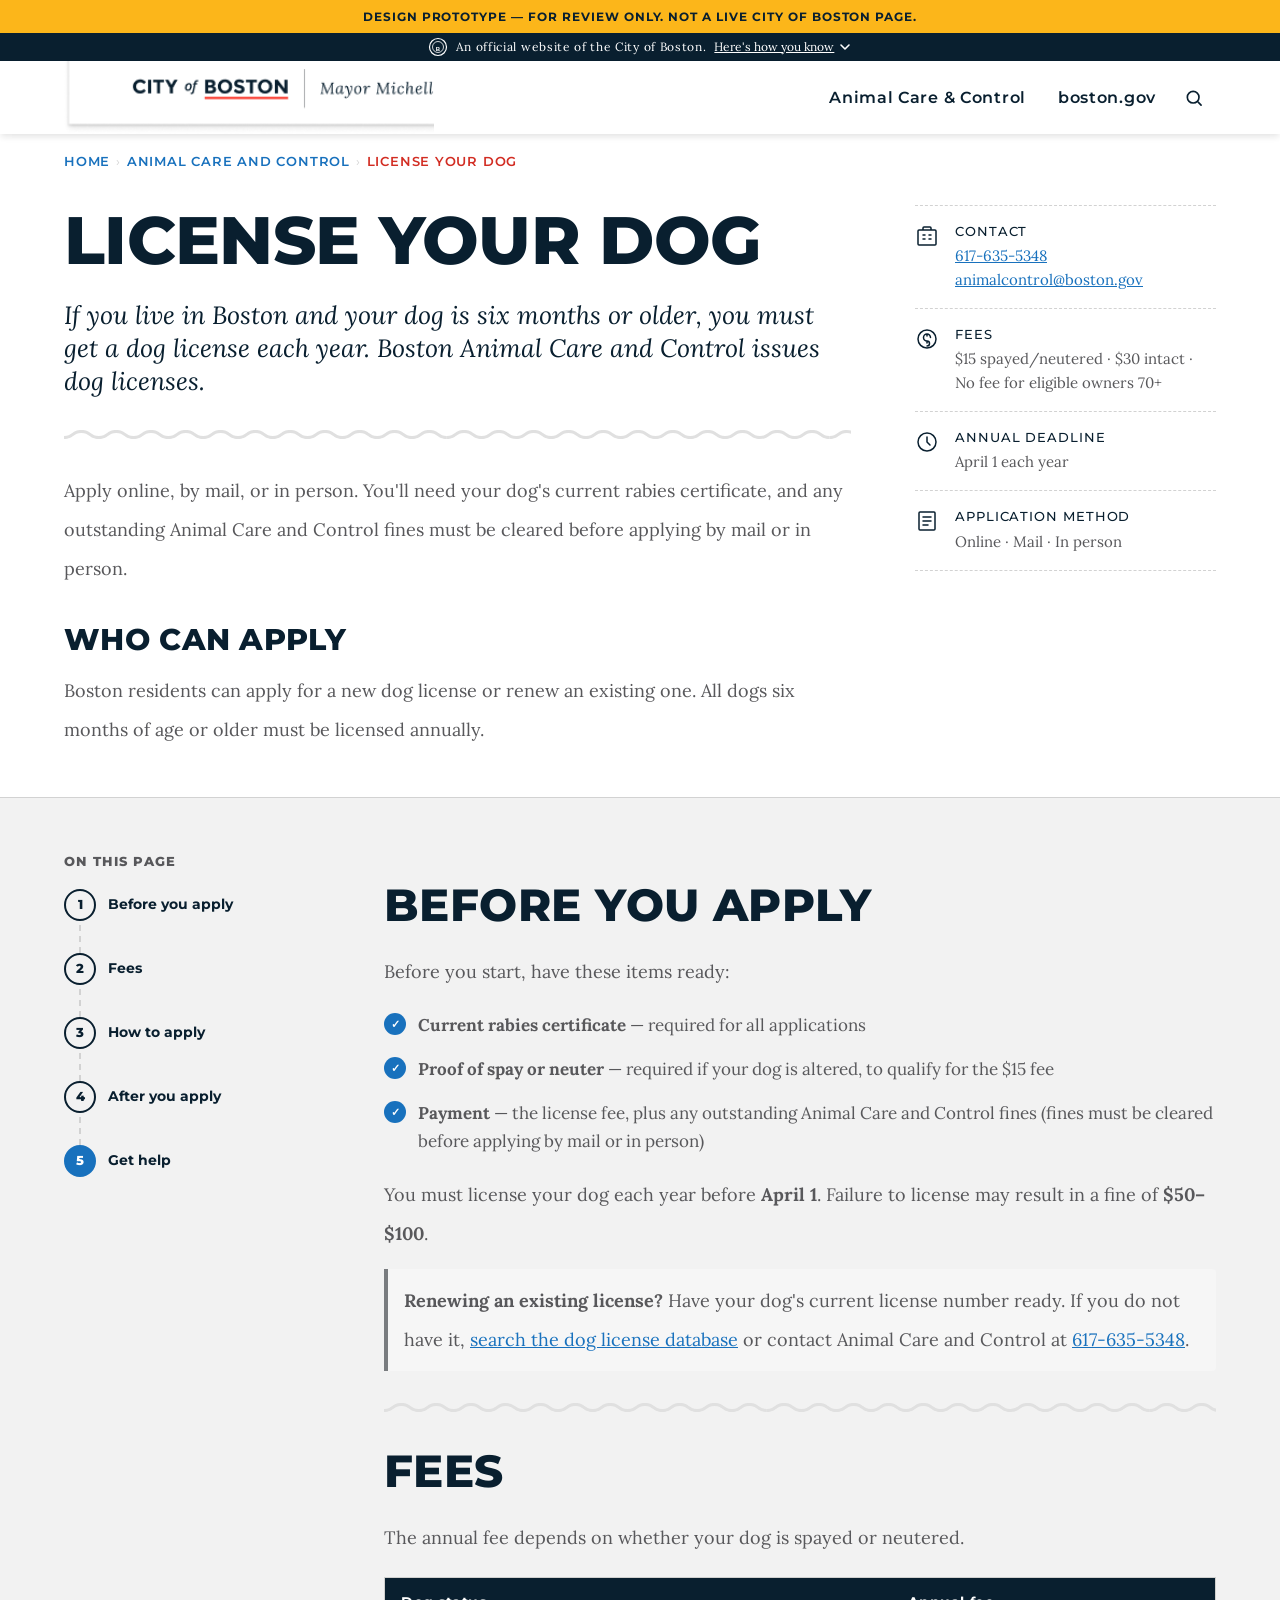
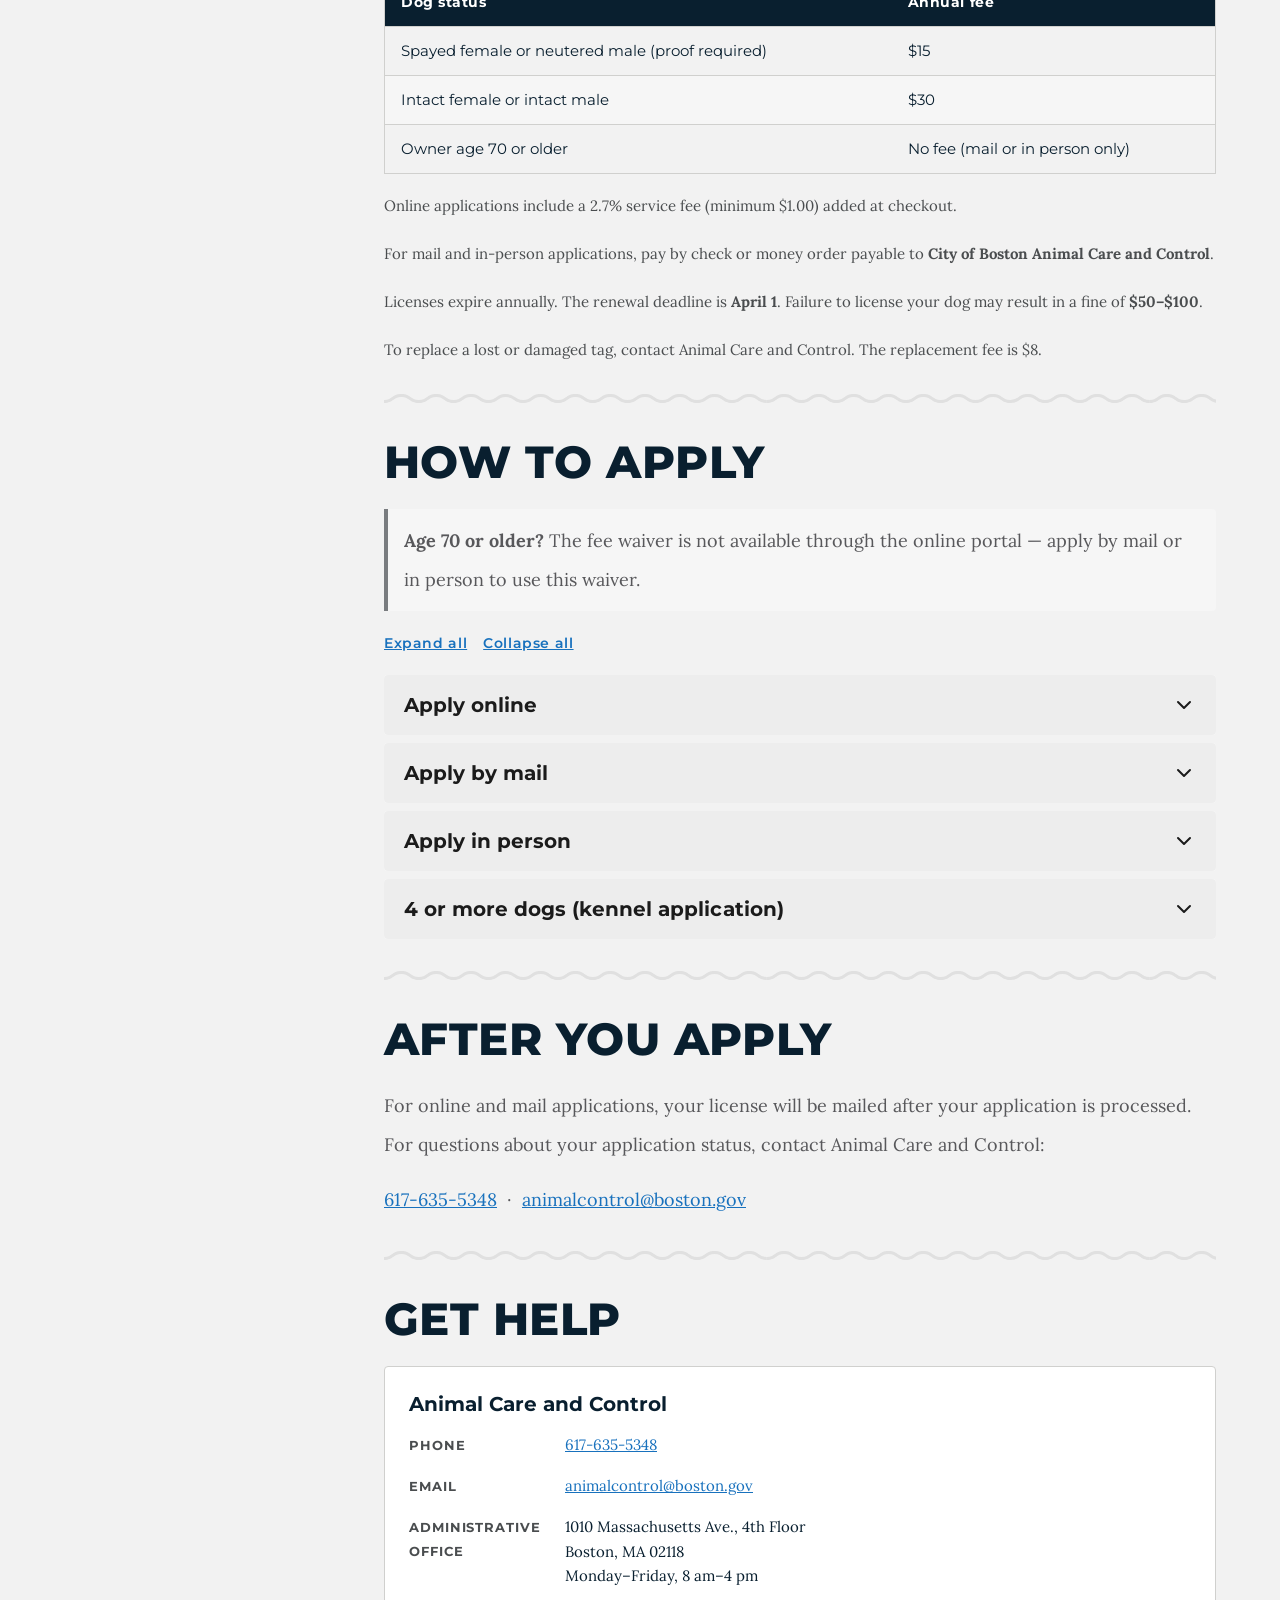
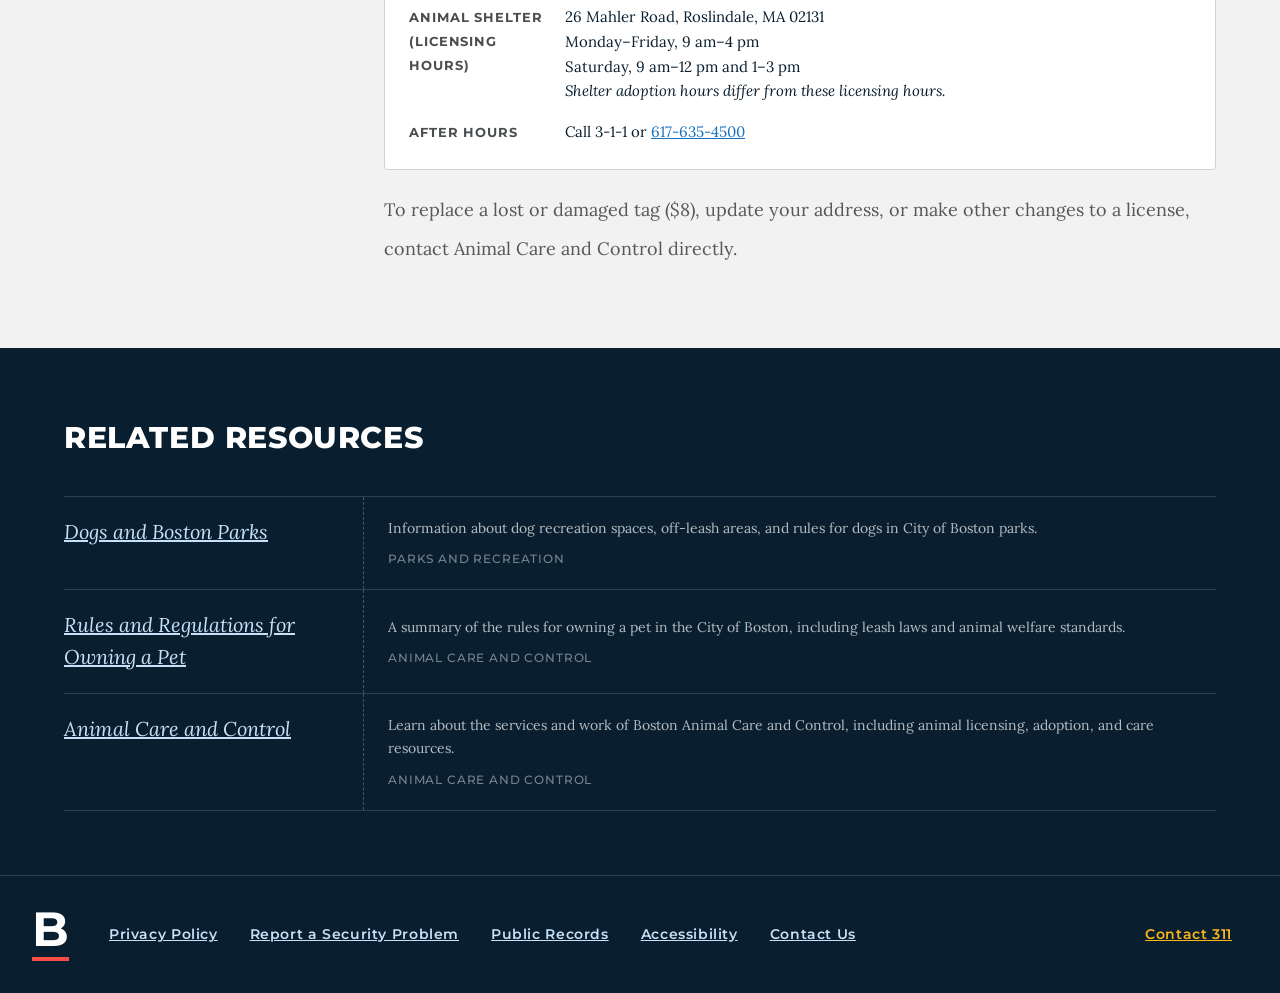
==== commit 7f272a58: "Info page: add kennel, tag replacement, and penalty range - Add kennel accordion (4+ dogs): call to " ====
--- a/index.html
+++ b/index.html
@@ -268,7 +268,7 @@
                   <span><strong>Payment</strong> — the license fee, plus any outstanding Animal Care and Control fines (fines must be cleared before applying by mail or in person)</span>
                 </li>
               </ul>
-              <p>You must license your dog each year before <strong>April&nbsp;1</strong>. Failure to license may result in a <strong>$50 fine</strong>.</p>
+              <p>You must license your dog each year before <strong>April&nbsp;1</strong>. Failure to license may result in a fine of <strong>$50–$100</strong>.</p>
               <p class="notice">
                 <strong>Renewing an existing license?</strong> Have your dog's current license number ready. If you do not have it, <a href="http://www.cityofboston.gov/animals/owners.asp" class="cob-link">search the dog license database</a> or contact Animal Care and Control at <a href="tel:6176355348" class="cob-link">617-635-5348</a>.
               </p>
@@ -308,7 +308,8 @@
               <div class="fee-notes">
                 <p>Online applications include a 2.7% service fee (minimum $1.00) added at checkout.</p>
                 <p>For mail and in-person applications, pay by check or money order payable to <strong>City of Boston Animal Care and Control</strong>.</p>
-                <p>Licenses expire annually. The renewal deadline is <strong>April&nbsp;1</strong>. Failure to license your dog may result in a <strong>$50 fine</strong>.</p>
+                <p>Licenses expire annually. The renewal deadline is <strong>April&nbsp;1</strong>. Failure to license your dog may result in a fine of <strong>$50–$100</strong>.</p>
+                <p>To replace a lost or damaged tag, contact Animal Care and Control. The replacement fee is $8.</p>
               </div>
             </section>
 
@@ -400,7 +401,7 @@
                       </li>
                     </ol>
                     <p class="apply-cta">
-                      <a href="./application-prototype/index.html"
+                      <a href="https://cityofboston.github.io/dog-license-prototype/application-prototype/index.html"
                         class="btn-primary">Apply online</a>
                     </p>
                   </div>
@@ -553,6 +554,73 @@
                           <p class="process-list__label">Pay and complete your application at the counter</p>
                           <div class="process-list__desc">
                             <p>Pay the applicable fee. Staff will process your application.</p>
+                          </div>
+                        </div>
+                      </li>
+                    </ol>
+                  </div>
+                </div>
+
+                <!-- 4 or more dogs (kennel) -->
+                <div class="accordion-item" id="apply-kennel">
+                  <h3 class="accordion-heading">
+                    <button
+                      type="button"
+                      class="accordion-trigger"
+                      aria-expanded="false"
+                      aria-controls="panel-apply-kennel"
+                      id="btn-apply-kennel"
+                    >
+                      <span class="accordion-trigger__label">4 or more dogs (kennel application)</span>
+                      <svg class="accordion-trigger__icon" width="24" height="24"
+                        viewBox="0 0 24 24" fill="none"
+                        aria-hidden="true" focusable="false">
+                        <path d="M6 9l6 6 6-6" stroke="currentColor" stroke-width="2"
+                          stroke-linecap="round" stroke-linejoin="round"/>
+                      </svg>
+                    </button>
+                  </h3>
+                  <div
+                    id="panel-apply-kennel"
+                    class="accordion-panel"
+                    role="region"
+                    aria-labelledby="btn-apply-kennel"
+                    hidden
+                  >
+                    <p>Residents with 4 or more dogs must complete a separate kennel application. Contact Animal Care and Control to begin.</p>
+                    <ol class="process-list" aria-label="Steps for kennel application">
+                      <li class="process-list__item">
+                        <div class="process-list__track" aria-hidden="true">
+                          <div class="process-list__symbol">1</div>
+                          <div class="process-list__trail"></div>
+                        </div>
+                        <div class="process-list__body">
+                          <p class="process-list__label">Request the kennel application form</p>
+                          <div class="process-list__desc">
+                            <p>Call Animal Care and Control at <a href="tel:6176355348" class="cob-link">617-635-5348</a> or email <a href="mailto:animalcontrol@boston.gov" class="cob-link">animalcontrol@boston.gov</a>. The form will be sent to you by email.</p>
+                          </div>
+                        </div>
+                      </li>
+                      <li class="process-list__item">
+                        <div class="process-list__track" aria-hidden="true">
+                          <div class="process-list__symbol">2</div>
+                          <div class="process-list__trail"></div>
+                        </div>
+                        <div class="process-list__body">
+                          <p class="process-list__label">Complete and mail the form</p>
+                          <div class="process-list__desc">
+                            <p>Fill out the application and mail it back to Animal Care and Control with payment.</p>
+                          </div>
+                        </div>
+                      </li>
+                      <li class="process-list__item">
+                        <div class="process-list__track" aria-hidden="true">
+                          <div class="process-list__symbol">3</div>
+                        </div>
+                        <div class="process-list__body">
+                          <p class="process-list__label">Inspection and processing</p>
+                          <div class="process-list__desc">
+                            <p>An inspection is conducted before your application is processed. Inspections may recur annually.</p>
                           </div>
                         </div>
                       </li>
@@ -628,7 +696,7 @@
                   </div>
                 </dl>
               </div>
-              <p class="contact-note">To update your address, report a lost tag, or make other changes to a license, contact Animal Care and Control directly. Staff can advise on required steps and any applicable fees.</p>
+              <p class="contact-note">To replace a lost or damaged tag ($8), update your address, or make other changes to a license, contact Animal Care and Control directly.</p>
             </section>
 
           </div><!-- end .content-body -->
--- a/styles.css
+++ b/styles.css
@@ -770,7 +770,7 @@
   line-height: 28px;
   color: var(--cob-theme);
   flex-shrink: 0;
-  letter-spacing: 0.028em;
+  letter-spacing: 0.0278px; /* cob/font-letterspacing/ui/lg */
 }
 
 .process-list__trail {
@@ -794,7 +794,7 @@
   font-size: 18px;
   line-height: 28px;
   color: var(--cob-navy);
-  letter-spacing: 0.028em;
+  letter-spacing: 0.0278px; /* cob/font-letterspacing/ui/lg */
   margin: 0;
 }
 
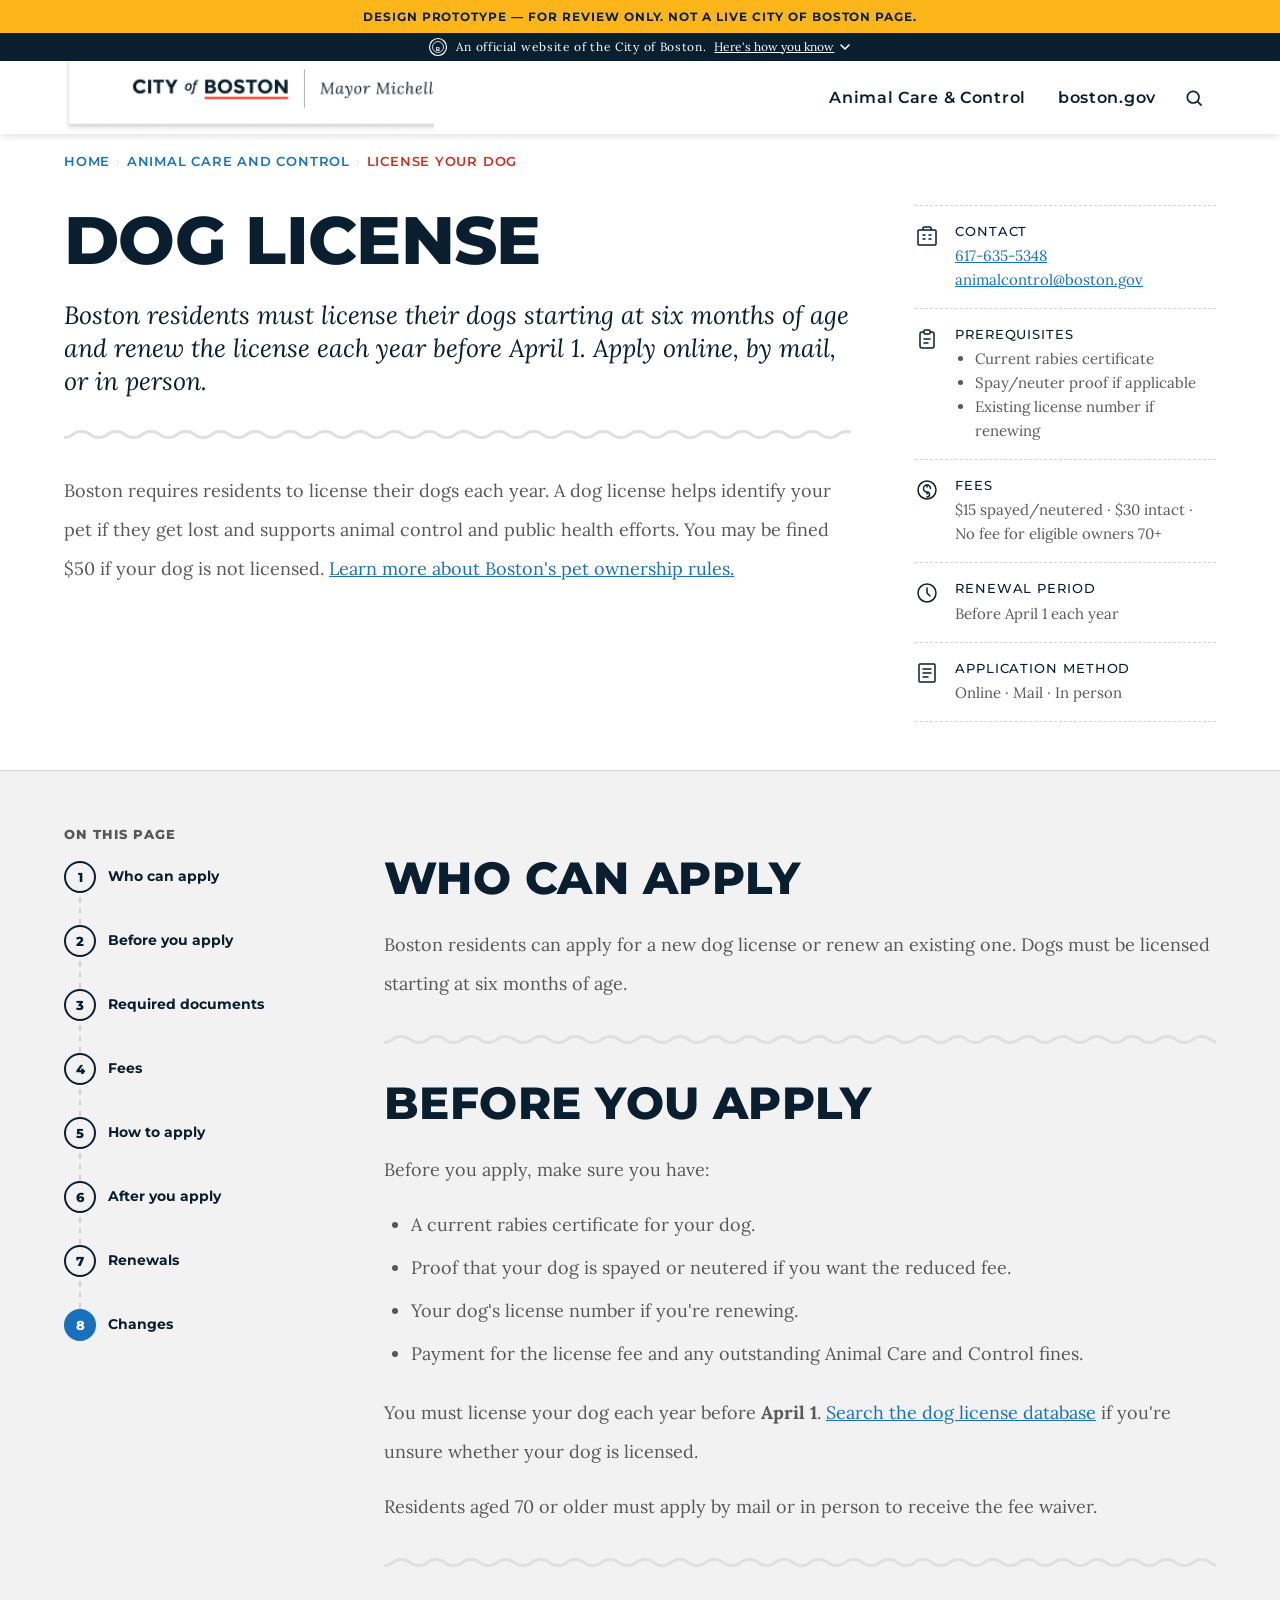
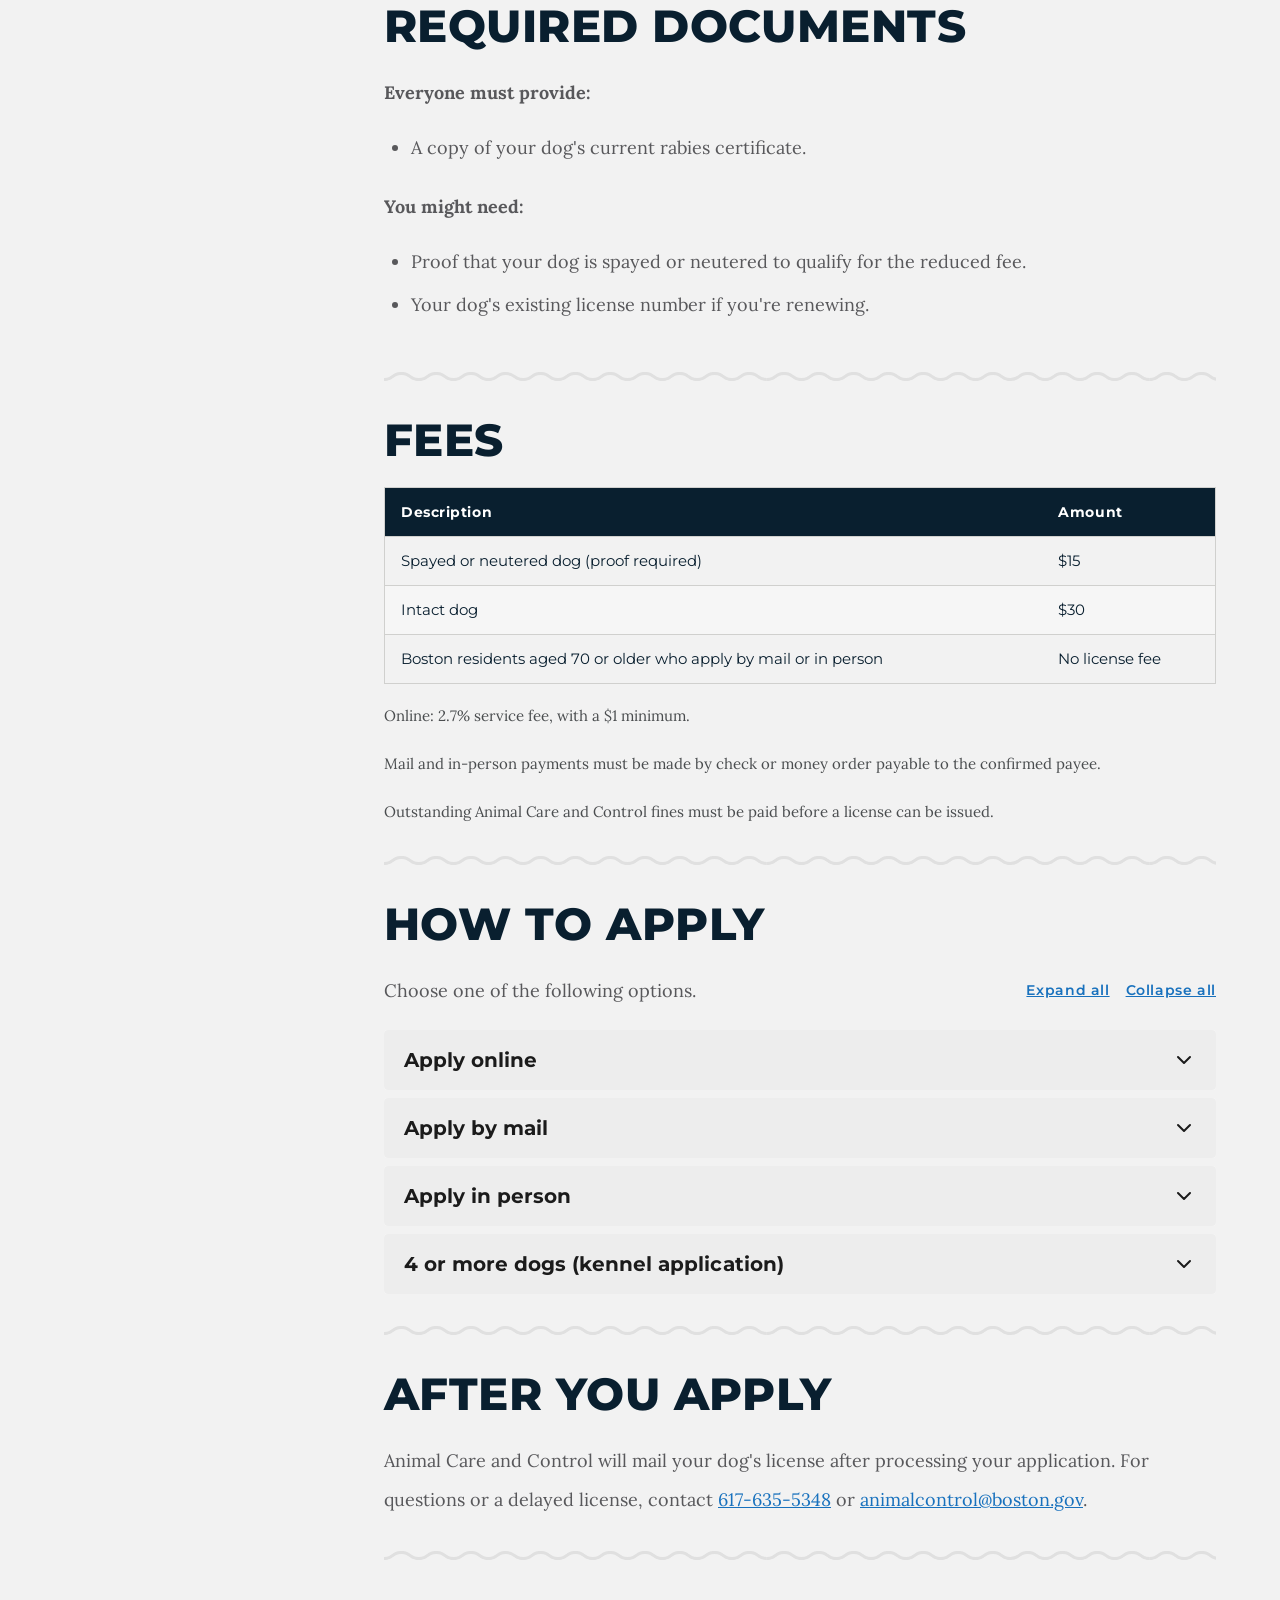
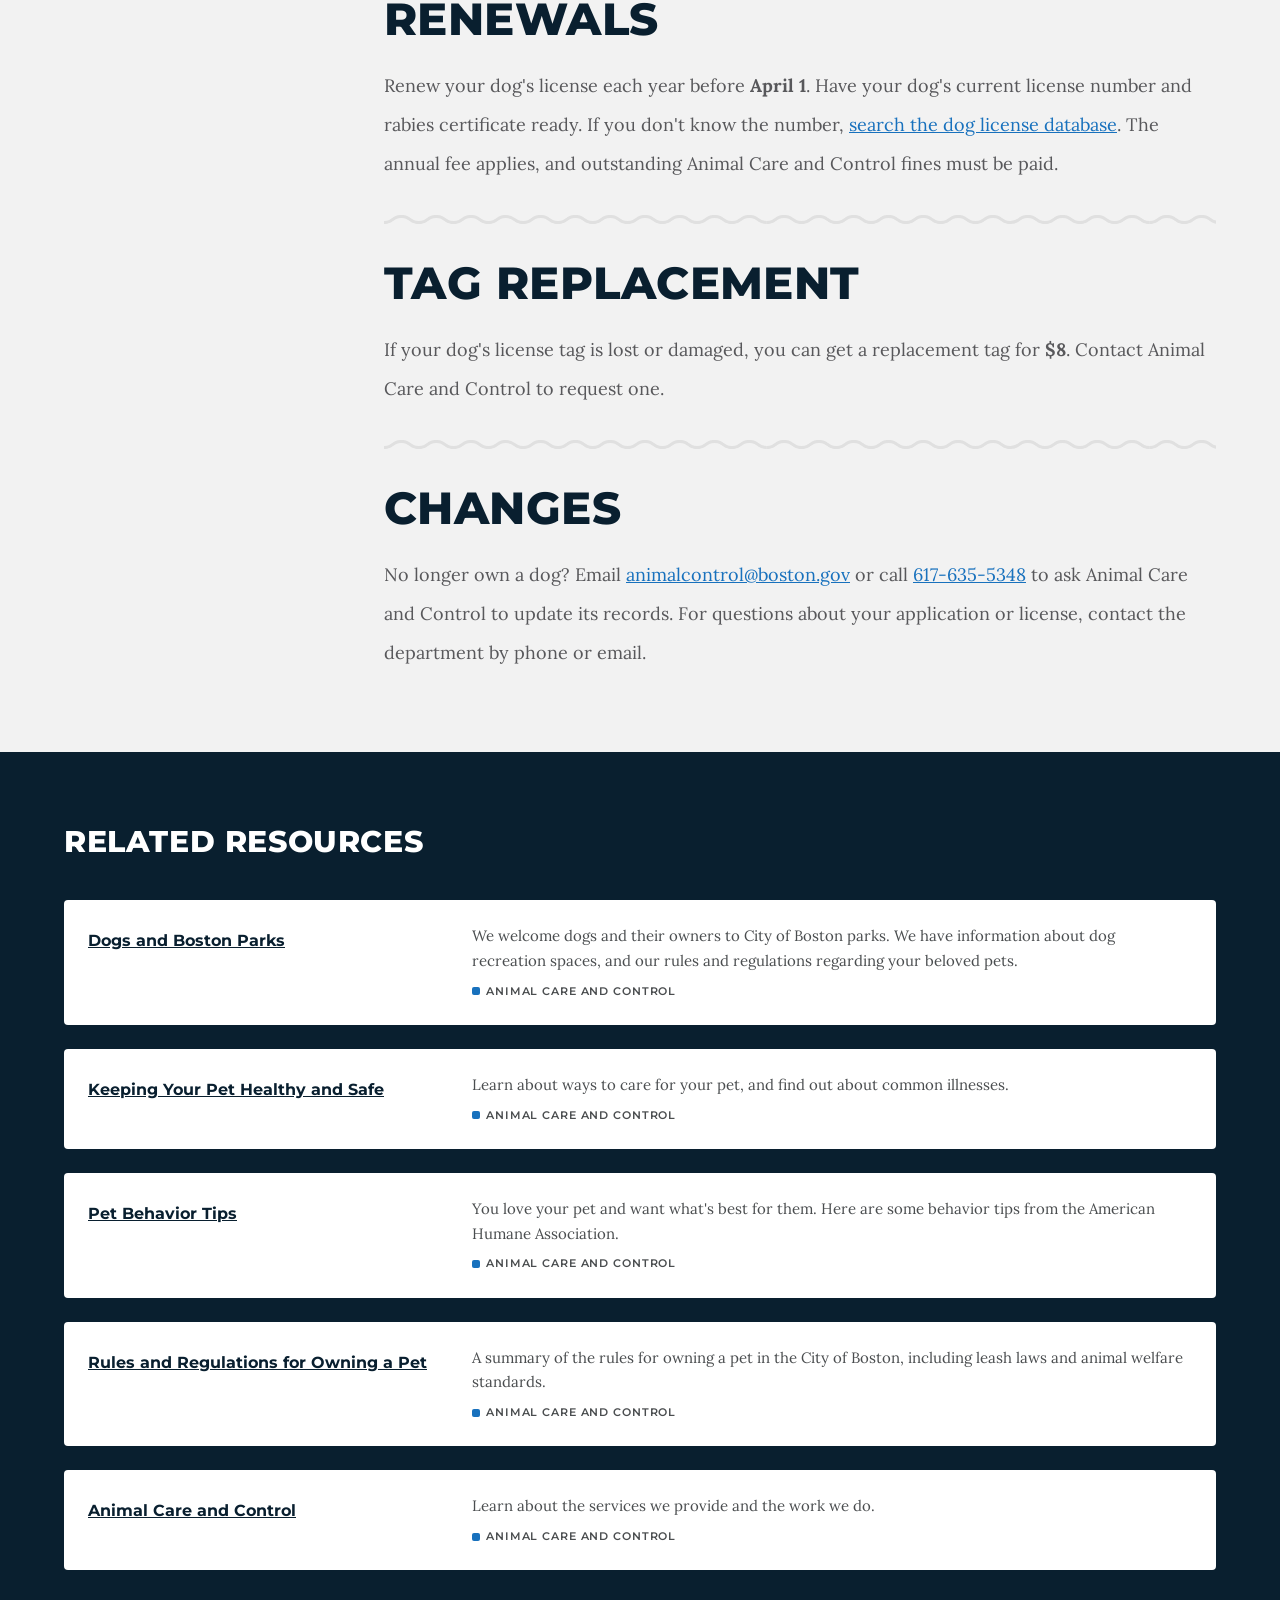
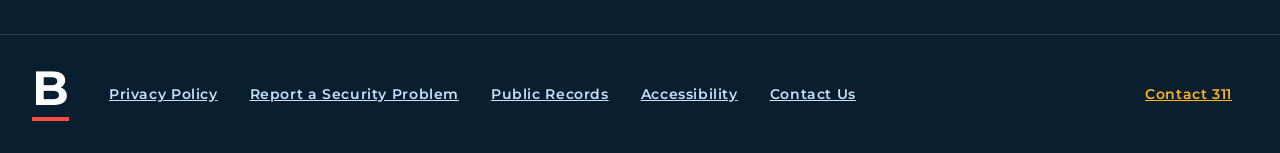
==== commit d5001e36: "Info page: match PDF content, fix process list and related resources layout - Add 'Required document" ====
--- a/index.html
+++ b/index.html
@@ -122,14 +122,10 @@
         <div class="hero-layout">
 
           <div class="hero-content">
-            <h1>License Your Dog</h1>
-            <p class="hero-subtitle">If you live in Boston and your dog is six months or older, you must get a dog license each year. Boston Animal Care and Control issues dog licenses.</p>
+            <h1>Dog License</h1>
+            <p class="hero-subtitle">Boston residents must license their dogs starting at six months of age and renew the license each year before April 1. Apply online, by mail, or in person.</p>
             <hr class="hero-divider" aria-hidden="true">
-            <p class="hero-body">Apply online, by mail, or in person. You'll need your dog's current rabies certificate, and any outstanding Animal Care and Control fines must be cleared before applying by mail or in person.</p>
-            <div class="hero-subsection">
-              <h2 class="hero-subsection__heading">Who can apply</h2>
-              <p class="hero-body">Boston residents can apply for a new dog license or renew an existing one. All dogs six months of age or older must be licensed annually.</p>
-            </div>
+            <p class="hero-body">Boston requires residents to license their dogs each year. A dog license helps identify your pet if they get lost and supports animal control and public health efforts. You may be fined $50 if your dog is not licensed. <a href="https://www.boston.gov/node/856" class="cob-link">Learn more about Boston's pet ownership rules.</a></p>
           </div>
 
           <aside class="fact-sidebar" aria-label="Quick facts">
@@ -152,6 +148,23 @@
             <div class="fact-row">
               <div class="fact-row__icon" aria-hidden="true">
                 <svg width="24" height="24" viewBox="0 0 24 24" fill="none">
+                  <path d="M9 5H7a2 2 0 00-2 2v12a2 2 0 002 2h10a2 2 0 002-2V7a2 2 0 00-2-2h-2" stroke="#091f2f" stroke-width="1.5"/>
+                  <rect x="9" y="3" width="6" height="4" rx="1" stroke="#091f2f" stroke-width="1.5"/>
+                  <path d="M9 12h6M9 16h4" stroke="#091f2f" stroke-width="1.5" stroke-linecap="round"/>
+                </svg>
+              </div>
+              <div class="fact-row__text">
+                <p class="fact-row__label">Prerequisites</p>
+                <ul class="fact-row__list">
+                  <li>Current rabies certificate</li>
+                  <li>Spay/neuter proof if applicable</li>
+                  <li>Existing license number if renewing</li>
+                </ul>
+              </div>
+            </div>
+            <div class="fact-row">
+              <div class="fact-row__icon" aria-hidden="true">
+                <svg width="24" height="24" viewBox="0 0 24 24" fill="none">
                   <circle cx="12" cy="12" r="9" stroke="#091f2f" stroke-width="1.5"/>
                   <path d="M12 8v1m0 6v1m3.5-5.5a3.5 3.5 0 00-7 0 3.5 3.5 0 003.5 3.5 2.5 2.5 0 010 5" stroke="#091f2f" stroke-width="1.5" stroke-linecap="round"/>
                 </svg>
@@ -169,8 +182,8 @@
                 </svg>
               </div>
               <div class="fact-row__text">
-                <p class="fact-row__label">Annual deadline</p>
-                <p class="fact-row__value">April 1 each year</p>
+                <p class="fact-row__label">Renewal period</p>
+                <p class="fact-row__value">Before April 1 each year</p>
               </div>
             </div>
             <div class="fact-row">
@@ -206,7 +219,7 @@
                   <div class="toc__line"></div>
                 </div>
                 <div class="toc__link-wrap">
-                  <a href="#before-you-apply" class="toc__link">Before you apply</a>
+                  <a href="#who-can-apply" class="toc__link">Who can apply</a>
                 </div>
               </li>
               <li class="toc__item">
@@ -215,7 +228,7 @@
                   <div class="toc__line"></div>
                 </div>
                 <div class="toc__link-wrap">
-                  <a href="#fees" class="toc__link">Fees</a>
+                  <a href="#before-you-apply" class="toc__link">Before you apply</a>
                 </div>
               </li>
               <li class="toc__item">
@@ -224,7 +237,7 @@
                   <div class="toc__line"></div>
                 </div>
                 <div class="toc__link-wrap">
-                  <a href="#how-to-apply" class="toc__link">How to apply</a>
+                  <a href="#required-documents" class="toc__link">Required documents</a>
                 </div>
               </li>
               <li class="toc__item">
@@ -233,15 +246,42 @@
                   <div class="toc__line"></div>
                 </div>
                 <div class="toc__link-wrap">
-                  <a href="#after-you-apply" class="toc__link">After you apply</a>
+                  <a href="#fees" class="toc__link">Fees</a>
                 </div>
               </li>
               <li class="toc__item">
                 <div class="toc__track" aria-hidden="true">
                   <div class="toc__circle">5</div>
+                  <div class="toc__line"></div>
                 </div>
                 <div class="toc__link-wrap">
-                  <a href="#get-help" class="toc__link">Get help</a>
+                  <a href="#how-to-apply" class="toc__link">How to apply</a>
+                </div>
+              </li>
+              <li class="toc__item">
+                <div class="toc__track" aria-hidden="true">
+                  <div class="toc__circle">6</div>
+                  <div class="toc__line"></div>
+                </div>
+                <div class="toc__link-wrap">
+                  <a href="#after-you-apply" class="toc__link">After you apply</a>
+                </div>
+              </li>
+              <li class="toc__item">
+                <div class="toc__track" aria-hidden="true">
+                  <div class="toc__circle">7</div>
+                  <div class="toc__line"></div>
+                </div>
+                <div class="toc__link-wrap">
+                  <a href="#renewals" class="toc__link">Renewals</a>
+                </div>
+              </li>
+              <li class="toc__item">
+                <div class="toc__track" aria-hidden="true">
+                  <div class="toc__circle">8</div>
+                </div>
+                <div class="toc__link-wrap">
+                  <a href="#changes" class="toc__link">Changes</a>
                 </div>
               </li>
             </ol>
@@ -250,66 +290,78 @@
           <!-- Right: section content -->
           <div class="content-body">
 
-            <!-- ─── Section 1: Before you apply ─── -->
+            <!-- ─── Section 1: Who can apply ─── -->
+            <section aria-labelledby="who-can-apply">
+              <h2 id="who-can-apply">Who can apply</h2>
+              <p>Boston residents can apply for a new dog license or renew an existing one. Dogs must be licensed starting at six months of age.</p>
+            </section>
+
+            <hr class="section-divider" aria-hidden="true">
+
+            <!-- ─── Section 2: Before you apply ─── -->
             <section aria-labelledby="before-you-apply">
               <h2 id="before-you-apply">Before you apply</h2>
-              <p>Before you start, have these items ready:</p>
-              <ul class="checklist" role="list">
-                <li>
-                  <span class="checklist__icon" aria-hidden="true">✓</span>
-                  <span><strong>Current rabies certificate</strong> — required for all applications</span>
-                </li>
-                <li>
-                  <span class="checklist__icon" aria-hidden="true">✓</span>
-                  <span><strong>Proof of spay or neuter</strong> — required if your dog is altered, to qualify for the $15 fee</span>
-                </li>
-                <li>
-                  <span class="checklist__icon" aria-hidden="true">✓</span>
-                  <span><strong>Payment</strong> — the license fee, plus any outstanding Animal Care and Control fines (fines must be cleared before applying by mail or in person)</span>
-                </li>
+              <p>Before you apply, make sure you have:</p>
+              <ul>
+                <li>A current rabies certificate for your dog.</li>
+                <li>Proof that your dog is spayed or neutered if you want the reduced fee.</li>
+                <li>Your dog's license number if you're renewing.</li>
+                <li>Payment for the license fee and any outstanding Animal Care and Control fines.</li>
               </ul>
-              <p>You must license your dog each year before <strong>April&nbsp;1</strong>. Failure to license may result in a fine of <strong>$50–$100</strong>.</p>
-              <p class="notice">
-                <strong>Renewing an existing license?</strong> Have your dog's current license number ready. If you do not have it, <a href="http://www.cityofboston.gov/animals/owners.asp" class="cob-link">search the dog license database</a> or contact Animal Care and Control at <a href="tel:6176355348" class="cob-link">617-635-5348</a>.
-              </p>
+              <p>You must license your dog each year before <strong>April&nbsp;1</strong>. <a href="http://www.cityofboston.gov/animals/owners.asp" class="cob-link">Search the dog license database</a> if you're unsure whether your dog is licensed.</p>
+              <p>Residents aged 70 or older must apply by mail or in person to receive the fee waiver.</p>
             </section>
 
             <hr class="section-divider" aria-hidden="true">
 
-            <!-- ─── Section 2: Fees ─── -->
+            <!-- ─── Required documents (not a TOC item) ─── -->
+            <section aria-labelledby="required-documents">
+              <h2 id="required-documents">Required documents</h2>
+              <p><strong>Everyone must provide:</strong></p>
+              <ul>
+                <li>A copy of your dog's current rabies certificate.</li>
+              </ul>
+              <p><strong>You might need:</strong></p>
+              <ul>
+                <li>Proof that your dog is spayed or neutered to qualify for the reduced fee.</li>
+                <li>Your dog's existing license number if you're renewing.</li>
+              </ul>
+            </section>
+
+            <hr class="section-divider" aria-hidden="true">
+
+            <!-- ─── Section 3: Fees ─── -->
             <section aria-labelledby="fees">
               <h2 id="fees">Fees</h2>
-              <p>The annual fee depends on whether your dog is spayed or neutered.</p>
               <div class="fee-table-wrap">
                 <table class="fee-table">
                   <caption class="visually-hidden">Annual dog license fees</caption>
                   <thead>
                     <tr>
-                      <th scope="col">Dog status</th>
-                      <th scope="col">Annual fee</th>
+                      <th scope="col">Description</th>
+                      <th scope="col">Amount</th>
                     </tr>
                   </thead>
                   <tbody>
                     <tr>
-                      <td>Spayed female or neutered male (proof required)</td>
+                      <td>Spayed or neutered dog (proof required)</td>
                       <td>$15</td>
                     </tr>
                     <tr>
-                      <td>Intact female or intact male</td>
+                      <td>Intact dog</td>
                       <td>$30</td>
                     </tr>
                     <tr>
-                      <td>Owner age 70 or older</td>
-                      <td>No fee (mail or in person only)</td>
+                      <td>Boston residents aged 70 or older who apply by mail or in person</td>
+                      <td>No license fee</td>
                     </tr>
                   </tbody>
                 </table>
               </div>
               <div class="fee-notes">
-                <p>Online applications include a 2.7% service fee (minimum $1.00) added at checkout.</p>
-                <p>For mail and in-person applications, pay by check or money order payable to <strong>City of Boston Animal Care and Control</strong>.</p>
-                <p>Licenses expire annually. The renewal deadline is <strong>April&nbsp;1</strong>. Failure to license your dog may result in a fine of <strong>$50–$100</strong>.</p>
-                <p>To replace a lost or damaged tag, contact Animal Care and Control. The replacement fee is $8.</p>
+                <p>Online: 2.7% service fee, with a $1 minimum.</p>
+                <p>Mail and in-person payments must be made by check or money order payable to the confirmed payee.</p>
+                <p>Outstanding Animal Care and Control fines must be paid before a license can be issued.</p>
               </div>
             </section>
 
@@ -319,14 +371,12 @@
             <section aria-labelledby="how-to-apply">
               <h2 id="how-to-apply">How to apply</h2>
 
-              <p class="notice">
-                <strong>Age 70 or older?</strong> The fee waiver is not available through
-                the online portal — apply by mail or in person to use this waiver.
-              </p>
-
               <div class="accordion-controls">
-                <button type="button" class="accordion-control" id="expand-all-btn">Expand all</button>
-                <button type="button" class="accordion-control" id="collapse-all-btn">Collapse all</button>
+                <p class="accordion-controls__desc">Choose one of the following options.</p>
+                <div class="accordion-controls__actions">
+                  <button type="button" class="accordion-control" id="expand-all-btn">Expand all</button>
+                  <button type="button" class="accordion-control" id="collapse-all-btn">Collapse all</button>
+                </div>
               </div>
 
               <div class="accordion-group">
@@ -364,11 +414,8 @@
                           <div class="process-list__trail"></div>
                         </div>
                         <div class="process-list__body">
-                          <p class="process-list__label">Gather your documents</p>
-                          <div class="process-list__desc">
-                            <p>Have your dog's current rabies certificate ready. If your dog is
-                              spayed or neutered, also have proof on hand — you will need it to
-                              qualify for the $15 fee.</p>
+                          <div class="process-list__desc">
+                            <p>Gather your dog's current rabies certificate and license number if renewing. Prepare proof of spaying or neutering if you want the reduced fee.</p>
                           </div>
                         </div>
                       </li>
@@ -378,32 +425,33 @@
                           <div class="process-list__trail"></div>
                         </div>
                         <div class="process-list__body">
-                          <p class="process-list__label">Complete the online application</p>
-                          <div class="process-list__desc">
-                            <p>Apply using the link below.
-                              Payment is by credit card only. A 2.7% service fee (minimum $1.00)
-                              is added at checkout.</p>
-                            <p>The age-70+ fee waiver is not available through the online portal.
-                              Apply by mail or in person instead.</p>
+                          <div class="process-list__desc">
+                            <p><a href="https://cityofboston.github.io/dog-license-prototype/application-prototype/index.html" class="cob-link">Complete the online application</a>. Payment is by credit card only. A 2.7% service fee (minimum $1.00) is added at checkout.</p>
                           </div>
                         </div>
                       </li>
                       <li class="process-list__item">
                         <div class="process-list__track" aria-hidden="true">
                           <div class="process-list__symbol">3</div>
-                        </div>
-                        <div class="process-list__body">
-                          <p class="process-list__label">Receive your license by mail</p>
-                          <div class="process-list__desc">
-                            <p>Your license will be mailed to you after processing.</p>
+                          <div class="process-list__trail"></div>
+                        </div>
+                        <div class="process-list__body">
+                          <div class="process-list__desc">
+                            <p>Pay the license fee and service fee by credit card.</p>
+                          </div>
+                        </div>
+                      </li>
+                      <li class="process-list__item">
+                        <div class="process-list__track" aria-hidden="true">
+                          <div class="process-list__symbol">4</div>
+                        </div>
+                        <div class="process-list__body">
+                          <div class="process-list__desc">
+                            <p>Animal Care and Control will mail your dog's license after processing. Residents aged 70 or older must apply by mail or in person to receive the fee waiver.</p>
                           </div>
                         </div>
                       </li>
                     </ol>
-                    <p class="apply-cta">
-                      <a href="https://cityofboston.github.io/dog-license-prototype/application-prototype/index.html"
-                        class="btn-primary">Apply online</a>
-                    </p>
                   </div>
                 </div>
 
@@ -440,11 +488,8 @@
                           <div class="process-list__trail"></div>
                         </div>
                         <div class="process-list__body">
-                          <p class="process-list__label">Gather your documents and clear any outstanding fines</p>
-                          <div class="process-list__desc">
-                            <p>Collect your dog's rabies certificate and, if your dog is altered,
-                              proof of spay or neuter. Any outstanding Animal Care and Control fines
-                              must be cleared before your application can be processed.</p>
+                          <div class="process-list__desc">
+                            <p><a href="https://www.boston.gov/departments/animal-care-and-control" class="cob-link">Download and complete the dog license application</a>.</p>
                           </div>
                         </div>
                       </li>
@@ -454,13 +499,8 @@
                           <div class="process-list__trail"></div>
                         </div>
                         <div class="process-list__body">
-                          <p class="process-list__label">Obtain and complete the application form</p>
-                          <div class="process-list__desc">
-                            <p>Download or request a printed application from
-                              <a href="https://www.boston.gov/departments/animal-care-and-control"
-                                class="cob-link">boston.gov/departments/animal-care-and-control</a>
-                              or by calling
-                              <a href="tel:6176355348" class="cob-link">617-635-5348</a>.</p>
+                          <div class="process-list__desc">
+                            <p>Include your dog's current rabies certificate, proof of spaying or neutering if applicable, and license number if renewing. Include a check or money order payable to the confirmed payee. Ensure outstanding fines have been paid.</p>
                           </div>
                         </div>
                       </li>
@@ -469,15 +509,8 @@
                           <div class="process-list__symbol">3</div>
                         </div>
                         <div class="process-list__body">
-                          <p class="process-list__label">Mail your completed form with payment</p>
-                          <div class="process-list__desc">
-                            <p>Include a check or money order payable to
-                              <strong>Boston Animal Care and Control</strong>. Mail to:</p>
-                            <address>
-                              Boston Animal Care and Control<br>
-                              1010 Massachusetts Avenue<br>
-                              Boston, MA 02118
-                            </address>
+                          <div class="process-list__desc">
+                            <p>Mail everything to Boston Animal Care and Control, 1010 Massachusetts Avenue, Boston, MA 02118. Residents aged 70 or older can apply by mail for the fee waiver.</p>
                           </div>
                         </div>
                       </li>
@@ -511,10 +544,6 @@
                     aria-labelledby="btn-apply-in-person"
                     hidden
                   >
-                    <p>You can apply at the administrative office or the animal shelter.
-                      Hours differ between the two locations — see
-                      <a href="#get-help" class="cob-link">Get help</a> for addresses and hours.
-                      Contact the office to confirm current visit requirements before traveling.</p>
                     <ol class="process-list" aria-label="Steps to apply in person">
                       <li class="process-list__item">
                         <div class="process-list__track" aria-hidden="true">
@@ -522,11 +551,8 @@
                           <div class="process-list__trail"></div>
                         </div>
                         <div class="process-list__body">
-                          <p class="process-list__label">Gather your documents</p>
-                          <div class="process-list__desc">
-                            <p>Bring your dog's current rabies certificate and, if your dog is
-                              altered, proof of spay or neuter. If renewing, bring the existing
-                              license number.</p>
+                          <div class="process-list__desc">
+                            <p><a href="https://www.boston.gov/departments/animal-care-and-control" class="cob-link">Download and complete the dog license application</a>, or contact Animal Care and Control for assistance.</p>
                           </div>
                         </div>
                       </li>
@@ -536,13 +562,8 @@
                           <div class="process-list__trail"></div>
                         </div>
                         <div class="process-list__body">
-                          <p class="process-list__label">Visit the administrative office or animal shelter</p>
-                          <div class="process-list__desc">
-                            <p><strong>Administrative office:</strong> 1010 Massachusetts Ave., 4th Floor —
-                              Monday–Friday, 8&nbsp;am–4&nbsp;pm</p>
-                            <p><strong>Animal shelter:</strong> 26 Mahler Road, Roslindale —
-                              Monday–Friday, 9&nbsp;am–4&nbsp;pm; Saturday, 9&nbsp;am–12&nbsp;pm
-                              and 1–3&nbsp;pm</p>
+                          <div class="process-list__desc">
+                            <p>Bring your application, your dog's current rabies certificate, proof of spaying or neutering if applicable, and payment.</p>
                           </div>
                         </div>
                       </li>
@@ -551,9 +572,19 @@
                           <div class="process-list__symbol">3</div>
                         </div>
                         <div class="process-list__body">
-                          <p class="process-list__label">Pay and complete your application at the counter</p>
-                          <div class="process-list__desc">
-                            <p>Pay the applicable fee. Staff will process your application.</p>
+                          <div class="process-list__desc">
+                            <p>Visit one of the following locations.</p>
+                            <p class="place-name">Animal Care and Control Administrative Office</p>
+                            <p>1010 Massachusetts Avenue, 4th Floor<br>
+                              Boston, MA 02118<br>
+                              Monday–Friday, 8&nbsp;a.m.–4&nbsp;p.m.</p>
+                            <p class="place-name">Animal Care and Control Shelter</p>
+                            <p>26 Mahler Road<br>
+                              Roslindale, MA 02131<br>
+                              Monday–Friday, 9&nbsp;a.m.–4&nbsp;p.m.<br>
+                              Saturday, 9&nbsp;a.m.–12&nbsp;p.m. and 1–3&nbsp;p.m.</p>
+                            <p>Confirm current shelter access and hours before visiting.</p>
+                            <p>You can pay by check or money order made payable to <strong>City of Boston Animal Care and Control</strong>. Residents age 70 or older can apply in person to receive the license fee waiver.</p>
                           </div>
                         </div>
                       </li>
@@ -587,7 +618,7 @@
                     aria-labelledby="btn-apply-kennel"
                     hidden
                   >
-                    <p>Residents with 4 or more dogs must complete a separate kennel application. Contact Animal Care and Control to begin.</p>
+                    <p class="kennel-notice">Residents with 4 or more dogs must complete a separate kennel application.</p>
                     <ol class="process-list" aria-label="Steps for kennel application">
                       <li class="process-list__item">
                         <div class="process-list__track" aria-hidden="true">
@@ -595,9 +626,8 @@
                           <div class="process-list__trail"></div>
                         </div>
                         <div class="process-list__body">
-                          <p class="process-list__label">Request the kennel application form</p>
-                          <div class="process-list__desc">
-                            <p>Call Animal Care and Control at <a href="tel:6176355348" class="cob-link">617-635-5348</a> or email <a href="mailto:animalcontrol@boston.gov" class="cob-link">animalcontrol@boston.gov</a>. The form will be sent to you by email.</p>
+                          <div class="process-list__desc">
+                            <p><a href="assets/kennel-license-application.pdf" class="cob-link" download>Download the kennel application form (PDF)</a>. If you have questions, contact Animal Care and Control at <a href="tel:6176355348" class="cob-link">617-635-5348</a> or <a href="mailto:animalcontrol@boston.gov" class="cob-link">animalcontrol@boston.gov</a>.</p>
                           </div>
                         </div>
                       </li>
@@ -607,7 +637,6 @@
                           <div class="process-list__trail"></div>
                         </div>
                         <div class="process-list__body">
-                          <p class="process-list__label">Complete and mail the form</p>
                           <div class="process-list__desc">
                             <p>Fill out the application and mail it back to Animal Care and Control with payment.</p>
                           </div>
@@ -618,7 +647,6 @@
                           <div class="process-list__symbol">3</div>
                         </div>
                         <div class="process-list__body">
-                          <p class="process-list__label">Inspection and processing</p>
                           <div class="process-list__desc">
                             <p>An inspection is conducted before your application is processed. Inspections may recur annually.</p>
                           </div>
@@ -641,63 +669,36 @@
 
             <hr class="section-divider" aria-hidden="true">
 
-            <!-- ─── Section 4: After you apply ─── -->
+            <!-- ─── Section 5: After you apply ─── -->
             <section aria-labelledby="after-you-apply">
               <h2 id="after-you-apply">After you apply</h2>
-              <p>For online and mail applications, your license will be mailed after your
-                application is processed. For questions about your application status,
-                contact Animal Care and Control:</p>
-              <p>
-                <a href="tel:6176355348" class="cob-link">617-635-5348</a>
-                &nbsp;·&nbsp;
-                <a href="mailto:animalcontrol@boston.gov" class="cob-link">animalcontrol@boston.gov</a>
-              </p>
+              <p>Animal Care and Control will mail your dog's license after processing your application. For questions or a delayed license, contact <a href="tel:6176355348" class="cob-link">617-635-5348</a> or <a href="mailto:animalcontrol@boston.gov" class="cob-link">animalcontrol@boston.gov</a>.</p>
             </section>
 
             <hr class="section-divider" aria-hidden="true">
 
-            <!-- ─── Section 5: Get help ─── -->
-            <section aria-labelledby="get-help">
-              <h2 id="get-help">Get help</h2>
-              <div class="contact-block">
-                <h3>Animal Care and Control</h3>
-                <dl class="contact-dl">
-                  <div class="contact-dl__row">
-                    <dt>Phone</dt>
-                    <dd><a href="tel:6176355348" class="cob-link">617-635-5348</a></dd>
-                  </div>
-                  <div class="contact-dl__row">
-                    <dt>Email</dt>
-                    <dd><a href="mailto:animalcontrol@boston.gov"
-                      class="cob-link">animalcontrol@boston.gov</a></dd>
-                  </div>
-                  <div class="contact-dl__row">
-                    <dt>Administrative office</dt>
-                    <dd>
-                      1010 Massachusetts Ave., 4th Floor<br>
-                      Boston, MA 02118<br>
-                      Monday–Friday, 8&nbsp;am–4&nbsp;pm
-                    </dd>
-                  </div>
-                  <div class="contact-dl__row">
-                    <dt>Animal shelter<br>(licensing hours)</dt>
-                    <dd>
-                      26 Mahler Road, Roslindale, MA 02131<br>
-                      Monday–Friday, 9&nbsp;am–4&nbsp;pm<br>
-                      Saturday, 9&nbsp;am–12&nbsp;pm and 1–3&nbsp;pm<br>
-                      <em>Shelter adoption hours differ from these licensing hours.</em>
-                    </dd>
-                  </div>
-                  <div class="contact-dl__row">
-                    <dt>After hours</dt>
-                    <dd>Call 3-1-1 or
-                      <a href="tel:6176354500" class="cob-link">617-635-4500</a>
-                    </dd>
-                  </div>
-                </dl>
-              </div>
-              <p class="contact-note">To replace a lost or damaged tag ($8), update your address, or make other changes to a license, contact Animal Care and Control directly.</p>
+            <!-- ─── Section 6: Renewals ─── -->
+            <section aria-labelledby="renewals">
+              <h2 id="renewals">Renewals</h2>
+              <p>Renew your dog's license each year before <strong>April&nbsp;1</strong>. Have your dog's current license number and rabies certificate ready. If you don't know the number, <a href="http://www.cityofboston.gov/animals/owners.asp" class="cob-link">search the dog license database</a>. The annual fee applies, and outstanding Animal Care and Control fines must be paid.</p>
             </section>
+
+            <hr class="section-divider" aria-hidden="true">
+
+            <!-- ─── Section 6: Tag replacement ─── -->
+            <section aria-labelledby="tag-replacement">
+              <h2 id="tag-replacement">Tag replacement</h2>
+              <p>If your dog's license tag is lost or damaged, you can get a replacement tag for <strong>$8</strong>. Contact Animal Care and Control to request one.</p>
+            </section>
+
+            <hr class="section-divider" aria-hidden="true">
+
+            <!-- ─── Section 7: Changes ─── -->
+            <section aria-labelledby="changes">
+              <h2 id="changes">Changes</h2>
+              <p>No longer own a dog? Email <a href="mailto:animalcontrol@boston.gov" class="cob-link">animalcontrol@boston.gov</a> or call <a href="tel:6176355348" class="cob-link">617-635-5348</a> to ask Animal Care and Control to update its records. For questions about your application or license, contact the department by phone or email.</p>
+            </section>
+
 
           </div><!-- end .content-body -->
         </div><!-- end .content-layout -->
@@ -714,8 +715,26 @@
               <a href="https://www.boston.gov/departments/parks-and-recreation/dogs-boston-parks">Dogs and Boston Parks</a>
             </div>
             <div class="related-item__body">
-              <p class="related-item__desc">Information about dog recreation spaces, off-leash areas, and rules for dogs in City of Boston parks.</p>
-              <p class="related-item__dept">Parks and Recreation</p>
+              <p class="related-item__desc">We welcome dogs and their owners to City of Boston parks. We have information about dog recreation spaces, and our rules and regulations regarding your beloved pets.</p>
+              <p class="related-item__dept">Animal Care and Control</p>
+            </div>
+          </div>
+          <div class="related-item">
+            <div class="related-item__title">
+              <a href="https://www.boston.gov/departments/animal-care-and-control/keeping-your-pet-healthy-and-safe">Keeping Your Pet Healthy and Safe</a>
+            </div>
+            <div class="related-item__body">
+              <p class="related-item__desc">Learn about ways to care for your pet, and find out about common illnesses.</p>
+              <p class="related-item__dept">Animal Care and Control</p>
+            </div>
+          </div>
+          <div class="related-item">
+            <div class="related-item__title">
+              <a href="https://www.boston.gov/departments/animal-care-and-control/pet-behavior-tips">Pet Behavior Tips</a>
+            </div>
+            <div class="related-item__body">
+              <p class="related-item__desc">You love your pet and want what's best for them. Here are some behavior tips from the American Humane Association.</p>
+              <p class="related-item__dept">Animal Care and Control</p>
             </div>
           </div>
           <div class="related-item">
@@ -732,7 +751,7 @@
               <a href="https://www.boston.gov/departments/animal-care-and-control">Animal Care and Control</a>
             </div>
             <div class="related-item__body">
-              <p class="related-item__desc">Learn about the services and work of Boston Animal Care and Control, including animal licensing, adoption, and care resources.</p>
+              <p class="related-item__desc">Learn about the services we provide and the work we do.</p>
               <p class="related-item__dept">Animal Care and Control</p>
             </div>
           </div>
--- a/styles.css
+++ b/styles.css
@@ -438,6 +438,18 @@
   line-height: 1.6;
   color: var(--cob-body-text);
   margin: 4px 0 0;
+}
+
+.fact-row__list {
+  margin: 4px 0 0;
+  padding-left: 1.1em;
+  list-style: disc;
+}
+.fact-row__list li {
+  font-family: var(--font-body);
+  font-size: 15px;
+  line-height: 1.6;
+  color: var(--cob-body-text);
 }
 
 /* ============================================================
@@ -623,6 +635,20 @@
 
 .content-body p + p { margin-top: var(--sp-200); }
 
+.content-body ul {
+  list-style: disc;
+  padding-left: 1.5em;
+  margin: var(--sp-200) 0;
+}
+
+.content-body ul li {
+  font-family: var(--font-body);
+  font-size: 18px;
+  line-height: 2.1667;
+  color: var(--cob-body-text);
+  margin-bottom: var(--sp-50);
+}
+
 /* Section divider — official CoB wavy pattern from Figma reference */
 .section-divider {
   border: none;
@@ -758,29 +784,18 @@
 .process-list__symbol {
   width: 32px;
   height: 32px;
-  border-radius: 9999px;
-  border: 1px solid var(--cob-theme);
-  background: rgba(255,255,255,0.9);
   display: flex;
   align-items: center;
   justify-content: center;
   font-family: var(--font-ui);
-  font-weight: 600;
+  font-weight: 700;
   font-size: 18px;
   line-height: 28px;
-  color: var(--cob-theme);
+  color: var(--cob-navy);
   flex-shrink: 0;
-  letter-spacing: 0.0278px; /* cob/font-letterspacing/ui/lg */
-}
-
-.process-list__trail {
-  width: 4px;
-  flex: 1;
-  min-height: 8px;
-  background: var(--cob-theme-weak);
-}
-
-.process-list__item:last-child .process-list__trail { display: none; }
+}
+
+.process-list__trail { display: none; }
 
 .process-list__body {
   flex: 1;
@@ -794,7 +809,7 @@
   font-size: 18px;
   line-height: 28px;
   color: var(--cob-navy);
-  letter-spacing: 0.0278px; /* cob/font-letterspacing/ui/lg */
+  letter-spacing: 0.028em;
   margin: 0;
 }
 
@@ -811,6 +826,29 @@
 }
 
 .process-list__desc p + p { margin-top: 8px; }
+
+.place-name,
+.process-list__desc .place-name {
+  font-family: var(--font-ui) !important;
+  font-weight: 700 !important;
+  font-size: 13px !important;
+  letter-spacing: 0.06em !important;
+  text-transform: uppercase !important;
+  color: var(--cob-navy) !important;
+  margin-top: 12px !important;
+}
+
+.kennel-notice,
+.accordion-panel .kennel-notice {
+  font-family: var(--font-ui) !important;
+  font-weight: 700 !important;
+  font-size: 13px !important;
+  line-height: 20px !important;
+  letter-spacing: 0.06em !important;
+  text-transform: uppercase !important;
+  color: var(--cob-navy) !important;
+  margin-bottom: var(--sp-200);
+}
 
 .process-list__desc address {
   font-family: var(--font-ui);
@@ -853,8 +891,24 @@
 */
 .accordion-controls {
   display: flex;
+  align-items: center;
+  justify-content: space-between;
   gap: var(--sp-200);
   margin-bottom: var(--sp-200);
+}
+
+.accordion-controls__desc {
+  font-family: var(--font-body);
+  font-size: 18px;
+  line-height: 1.75;
+  color: var(--cob-body-text);
+  margin: 0;
+}
+
+.accordion-controls__actions {
+  display: flex;
+  gap: var(--sp-200);
+  flex-shrink: 0;
 }
 
 .accordion-control {
@@ -1040,69 +1094,72 @@
 .related-list {
   display: flex;
   flex-direction: column;
+  gap: var(--sp-300);
 }
 
 .related-item {
-  display: flex;
-  border-top: 1px solid rgba(255,255,255,0.15);
-}
-
-.related-item:last-child {
-  border-bottom: 1px solid rgba(255,255,255,0.15);
-}
-
-.related-item__title {
-  width: 300px;
+  background: #fff;
+  border-radius: 4px;
+  padding: var(--sp-300);
+  display: grid;
+  grid-template-columns: minmax(200px, 1fr) 2fr;
+  gap: var(--sp-300);
+  align-items: start;
+}
+
+@media (max-width: 767px) {
+  .related-item {
+    grid-template-columns: 1fr;
+    gap: var(--sp-150);
+  }
+}
+
+.related-item__title a {
+  font-family: var(--font-ui);
+  font-weight: 700;
+  font-size: 16px;
+  line-height: 1.4;
+  color: var(--cob-navy);
+  text-decoration: underline;
+}
+
+.related-item__title a:hover { color: var(--cob-theme); }
+
+.related-item__body {
+  display: flex;
+  flex-direction: column;
+  gap: var(--sp-100);
+}
+
+.related-item__desc {
+  font-family: var(--font-body);
+  font-size: 15px;
+  line-height: 1.65;
+  color: var(--cob-text-weak);
+  margin: 0;
+}
+
+.related-item__dept {
+  display: flex;
+  align-items: center;
+  gap: 6px;
+  font-family: var(--font-ui);
+  font-weight: 600;
+  font-size: 11px;
+  text-transform: uppercase;
+  letter-spacing: 0.08em;
+  color: var(--cob-text-weak);
+  margin: 0;
+}
+
+.related-item__dept::before {
+  content: '';
+  display: inline-block;
+  width: 8px;
+  height: 8px;
+  background: var(--cob-theme);
+  border-radius: 2px;
   flex-shrink: 0;
-  padding: var(--sp-250) var(--sp-300) var(--sp-250) 0;
-  border-right: 1px dashed rgba(255,255,255,0.25);
-}
-
-.related-item__title a {
-  font-family: var(--font-body);
-  font-style: italic;
-  font-size: 20px;
-  line-height: 1.4;
-  color: var(--cob-theme-weak);
-  text-decoration: underline;
-}
-
-.related-item__title a:hover { color: var(--cob-white); }
-
-.related-item__body {
-  flex: 1;
-  padding: var(--sp-250) 0 var(--sp-250) var(--sp-300);
-  display: flex;
-  flex-direction: column;
-  justify-content: center;
-}
-
-.related-item__desc {
-  font-family: var(--font-body);
-  font-size: 14px;
-  line-height: 1.65;
-  color: rgba(255,255,255,0.7);
-  margin: 0;
-}
-
-.related-item__dept {
-  font-family: var(--font-ui);
-  font-weight: 500;
-  font-size: 12px;
-  text-transform: uppercase;
-  letter-spacing: 0.07em;
-  color: rgba(255,255,255,0.45);
-  margin-top: var(--sp-100);
-}
-
-@media (max-width: 767px) {
-  .related-item { flex-direction: column; }
-  .related-item__title {
-    width: 100%;
-    border-right: none;
-    padding: var(--sp-200) 0 var(--sp-150);
-  }
-  .related-item__body { padding: 0 0 var(--sp-200); }
 }
 
 /* ============================================================
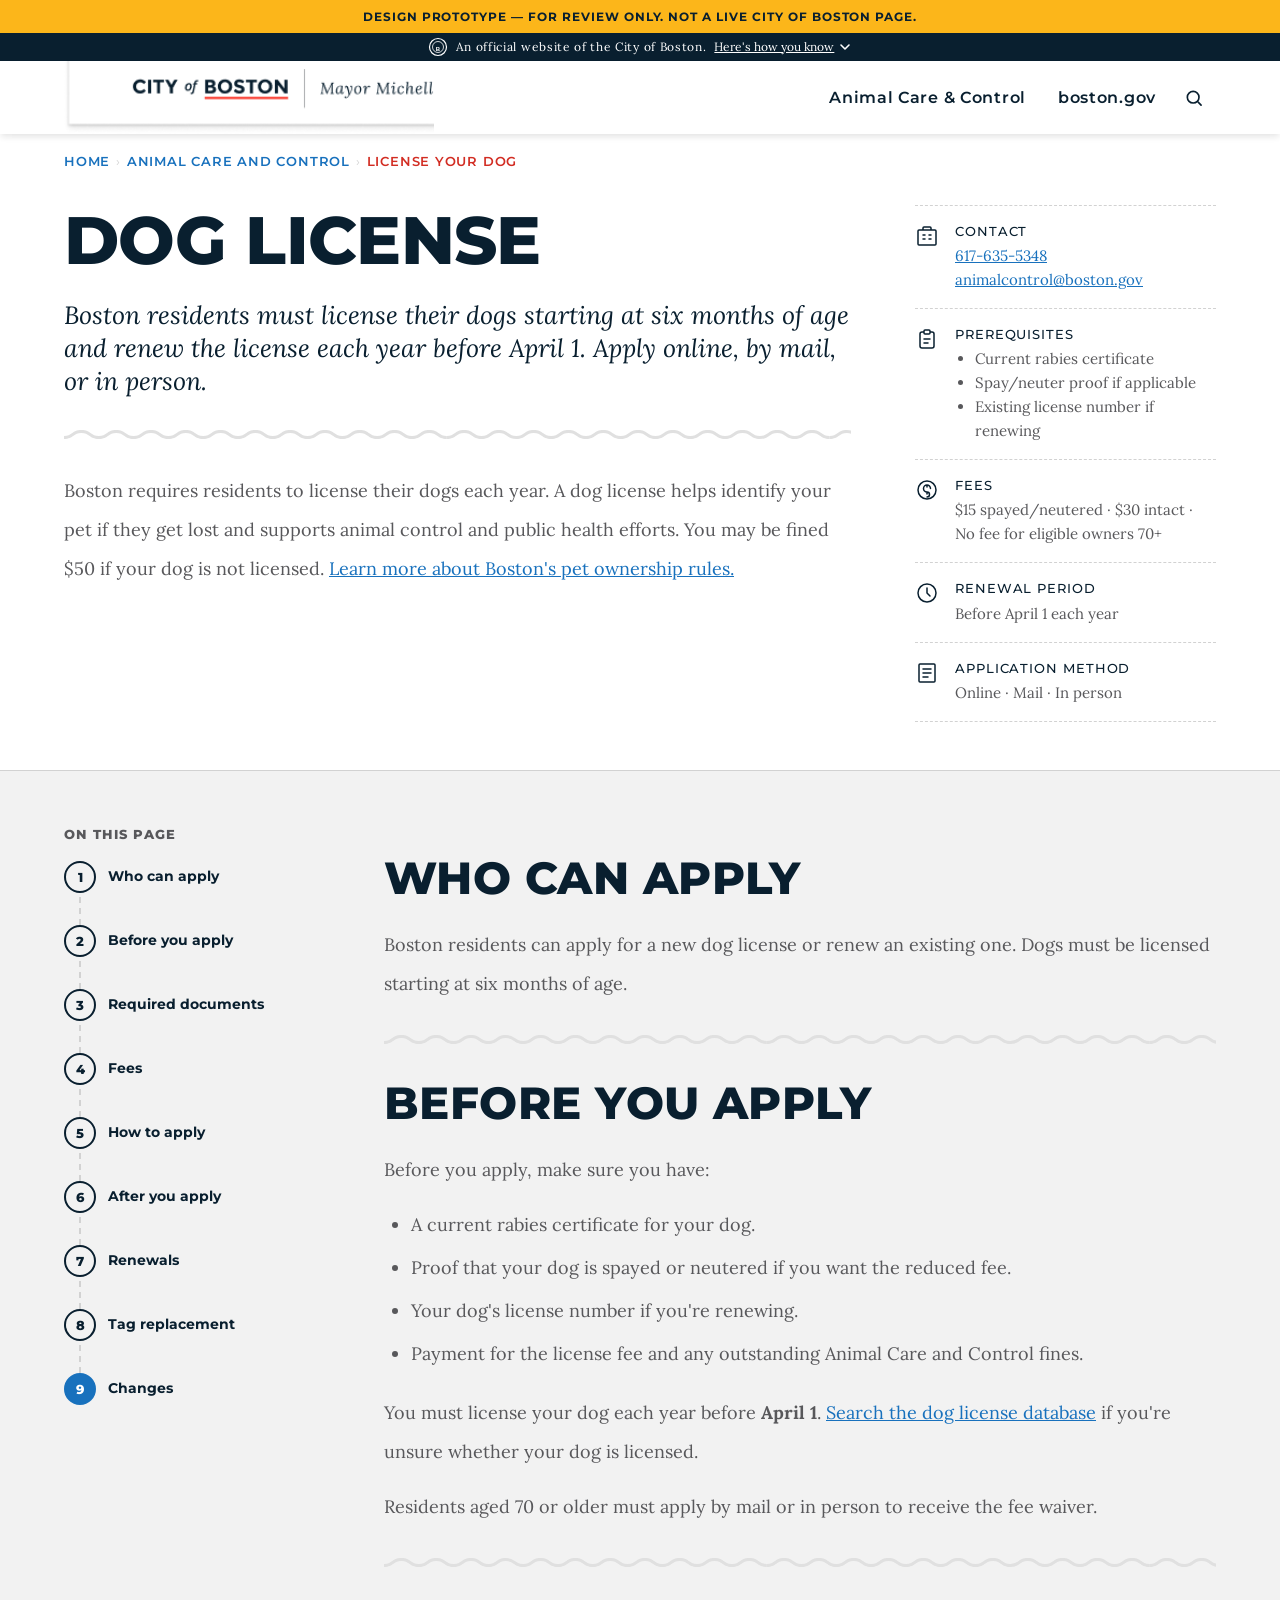
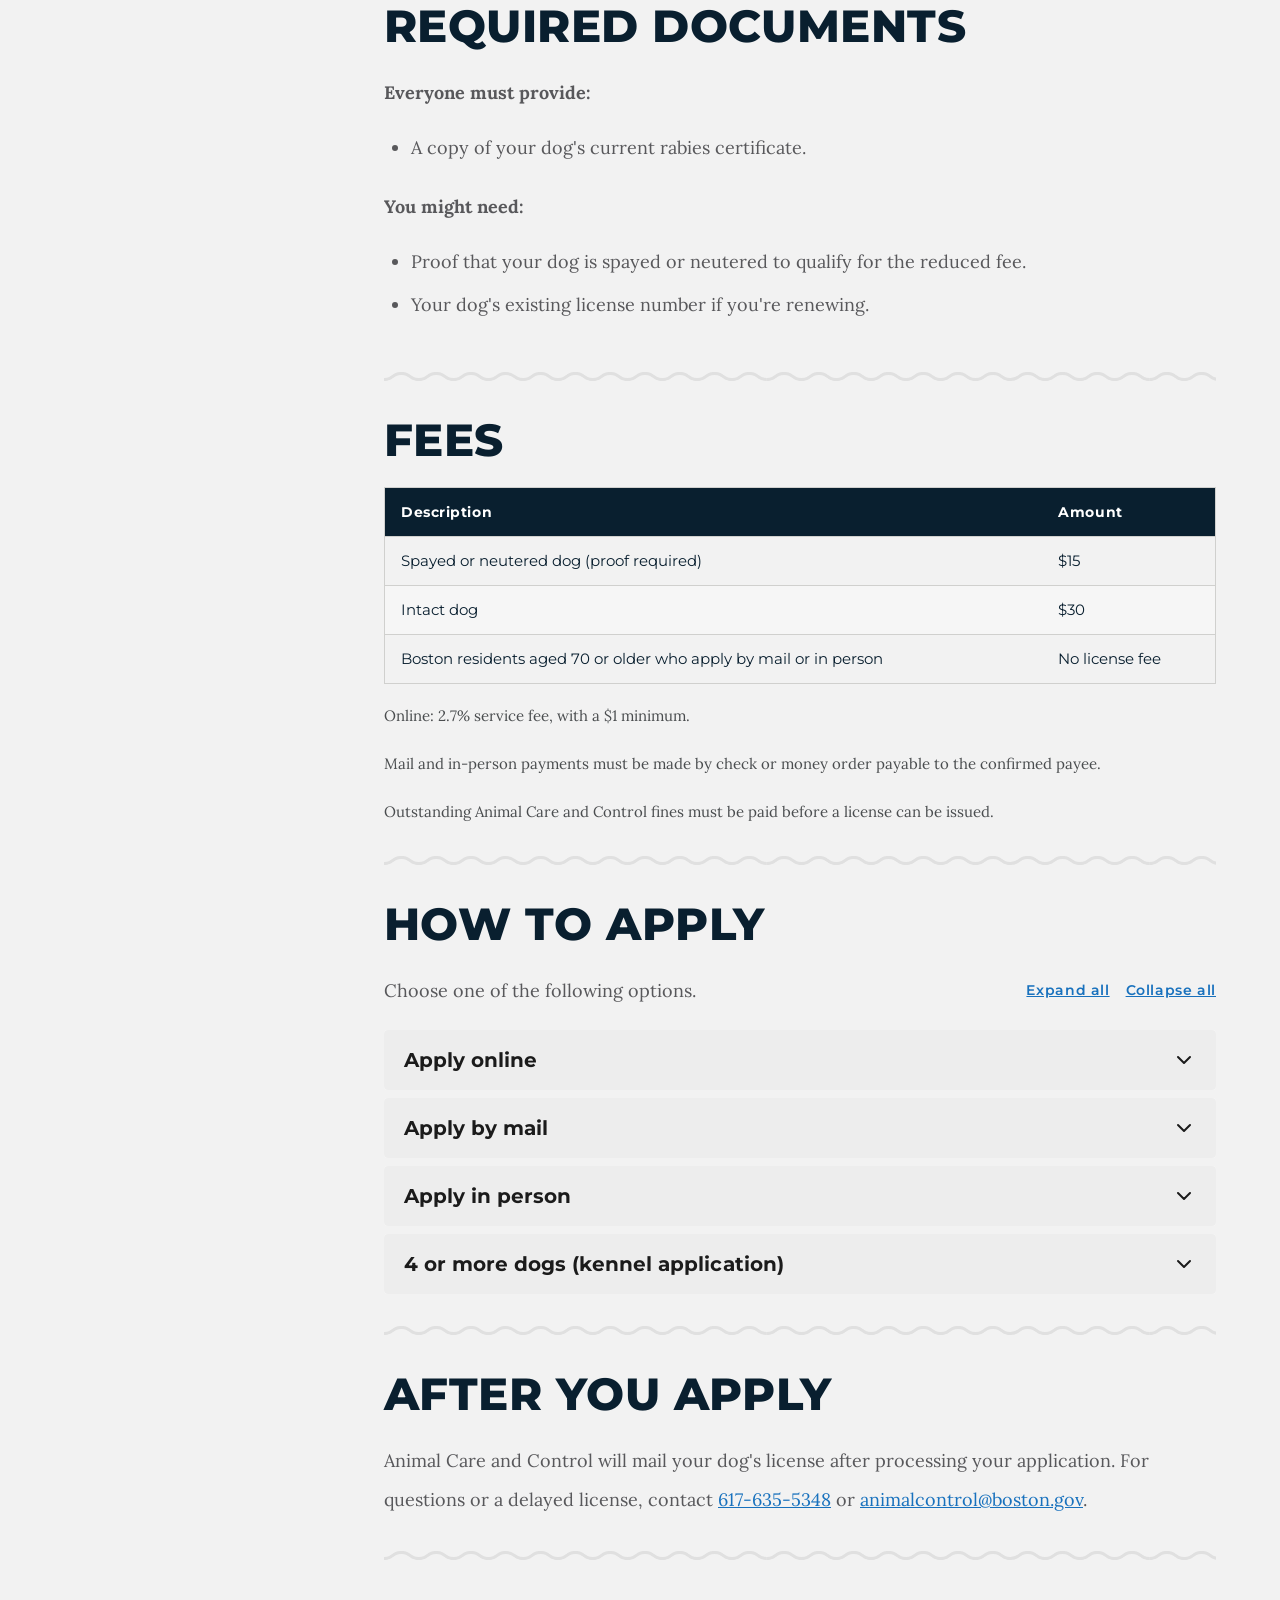
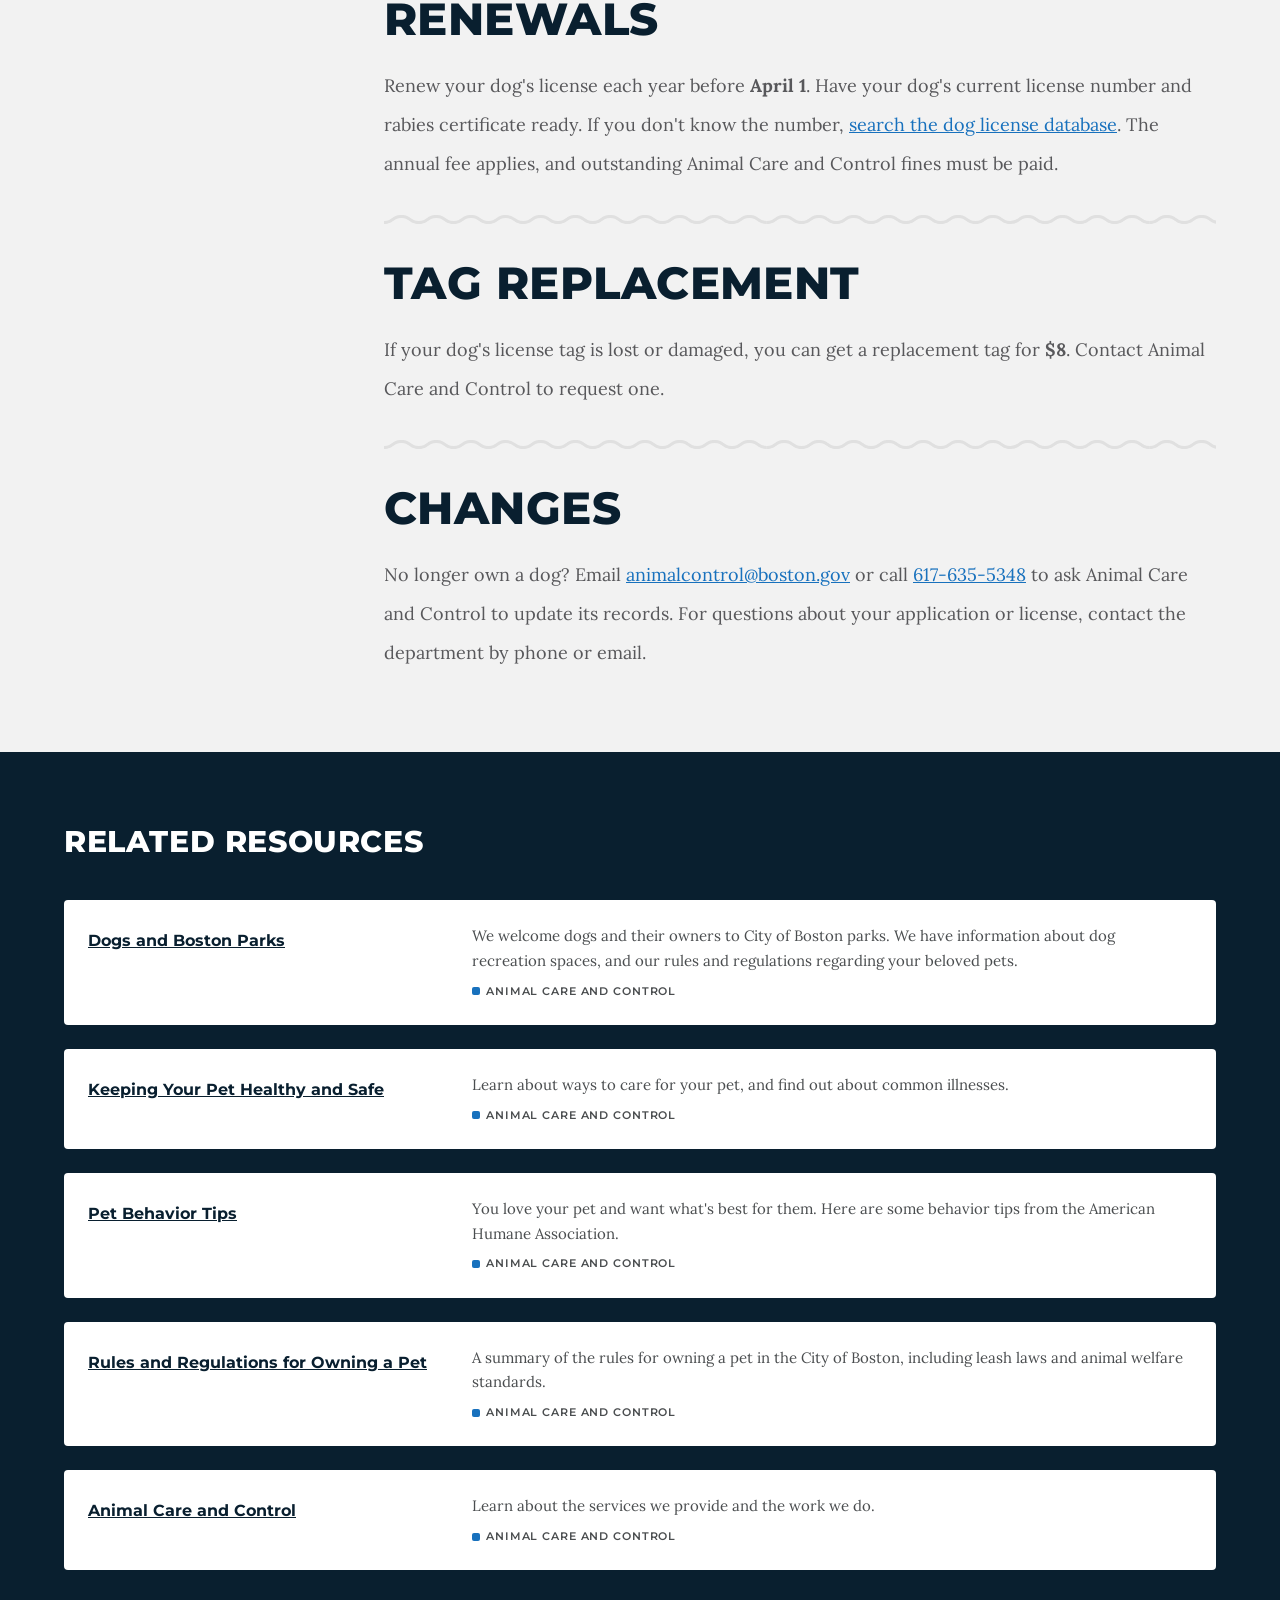
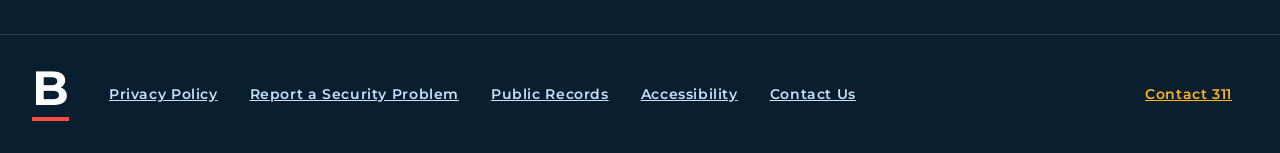
==== commit e632833b: "Info page: add Tag replacement to left TOC nav (item 8, Changes → 9) Co-Authored-By: Claude Sonnet 4" ====
--- a/index.html
+++ b/index.html
@@ -279,6 +279,15 @@
               <li class="toc__item">
                 <div class="toc__track" aria-hidden="true">
                   <div class="toc__circle">8</div>
+                  <div class="toc__line"></div>
+                </div>
+                <div class="toc__link-wrap">
+                  <a href="#tag-replacement" class="toc__link">Tag replacement</a>
+                </div>
+              </li>
+              <li class="toc__item">
+                <div class="toc__track" aria-hidden="true">
+                  <div class="toc__circle">9</div>
                 </div>
                 <div class="toc__link-wrap">
                   <a href="#changes" class="toc__link">Changes</a>
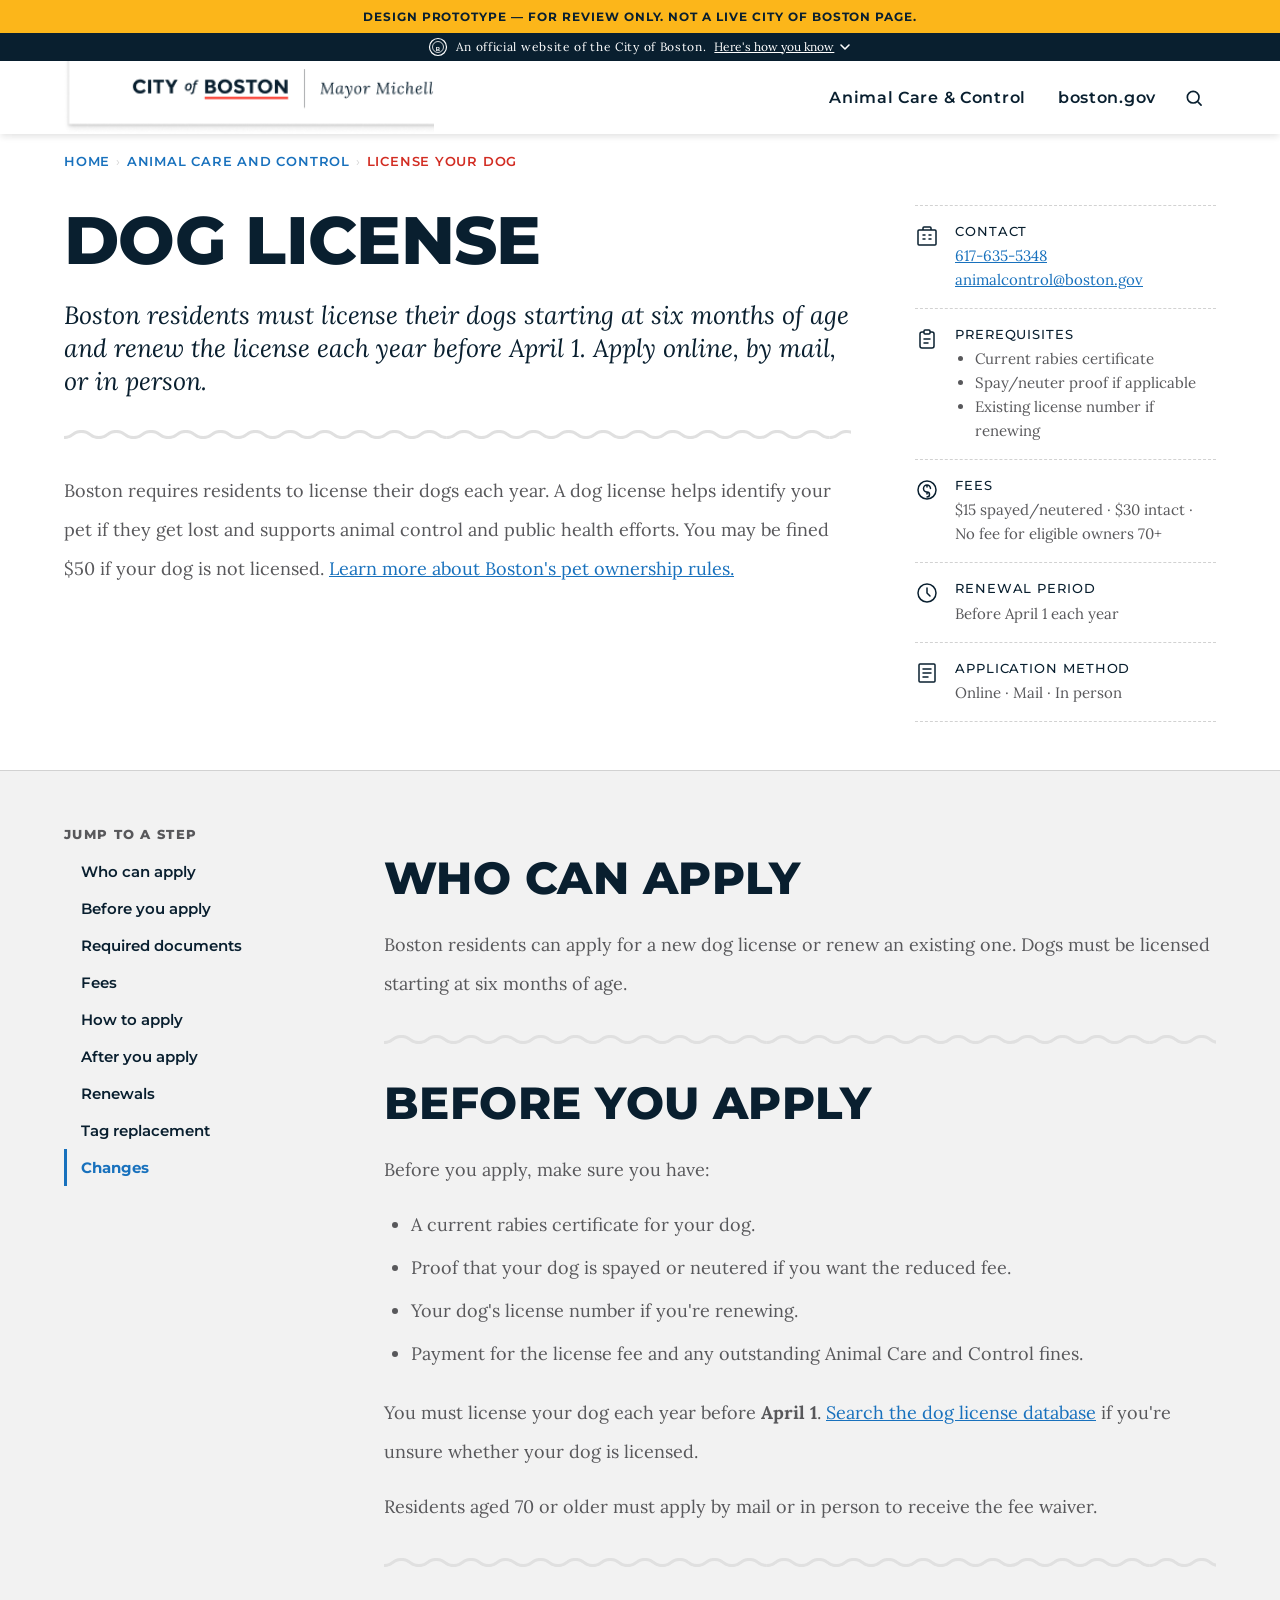
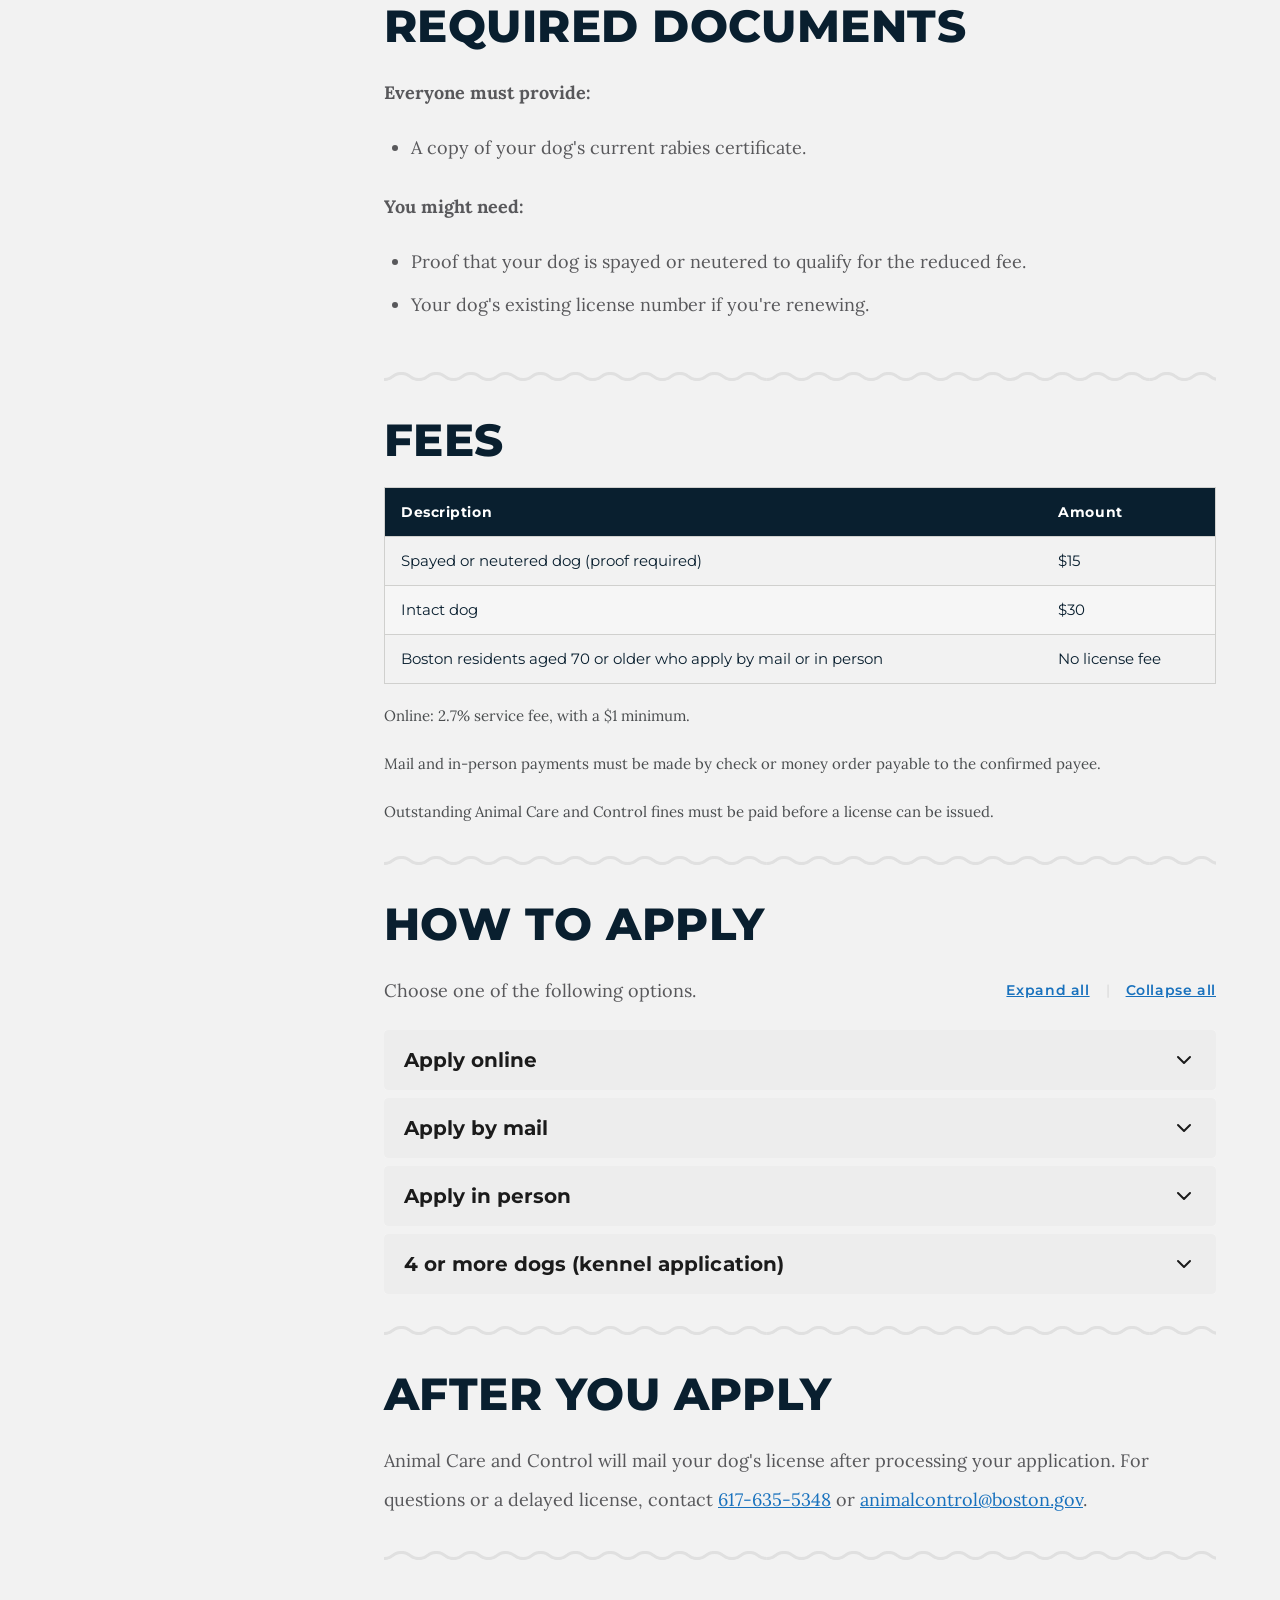
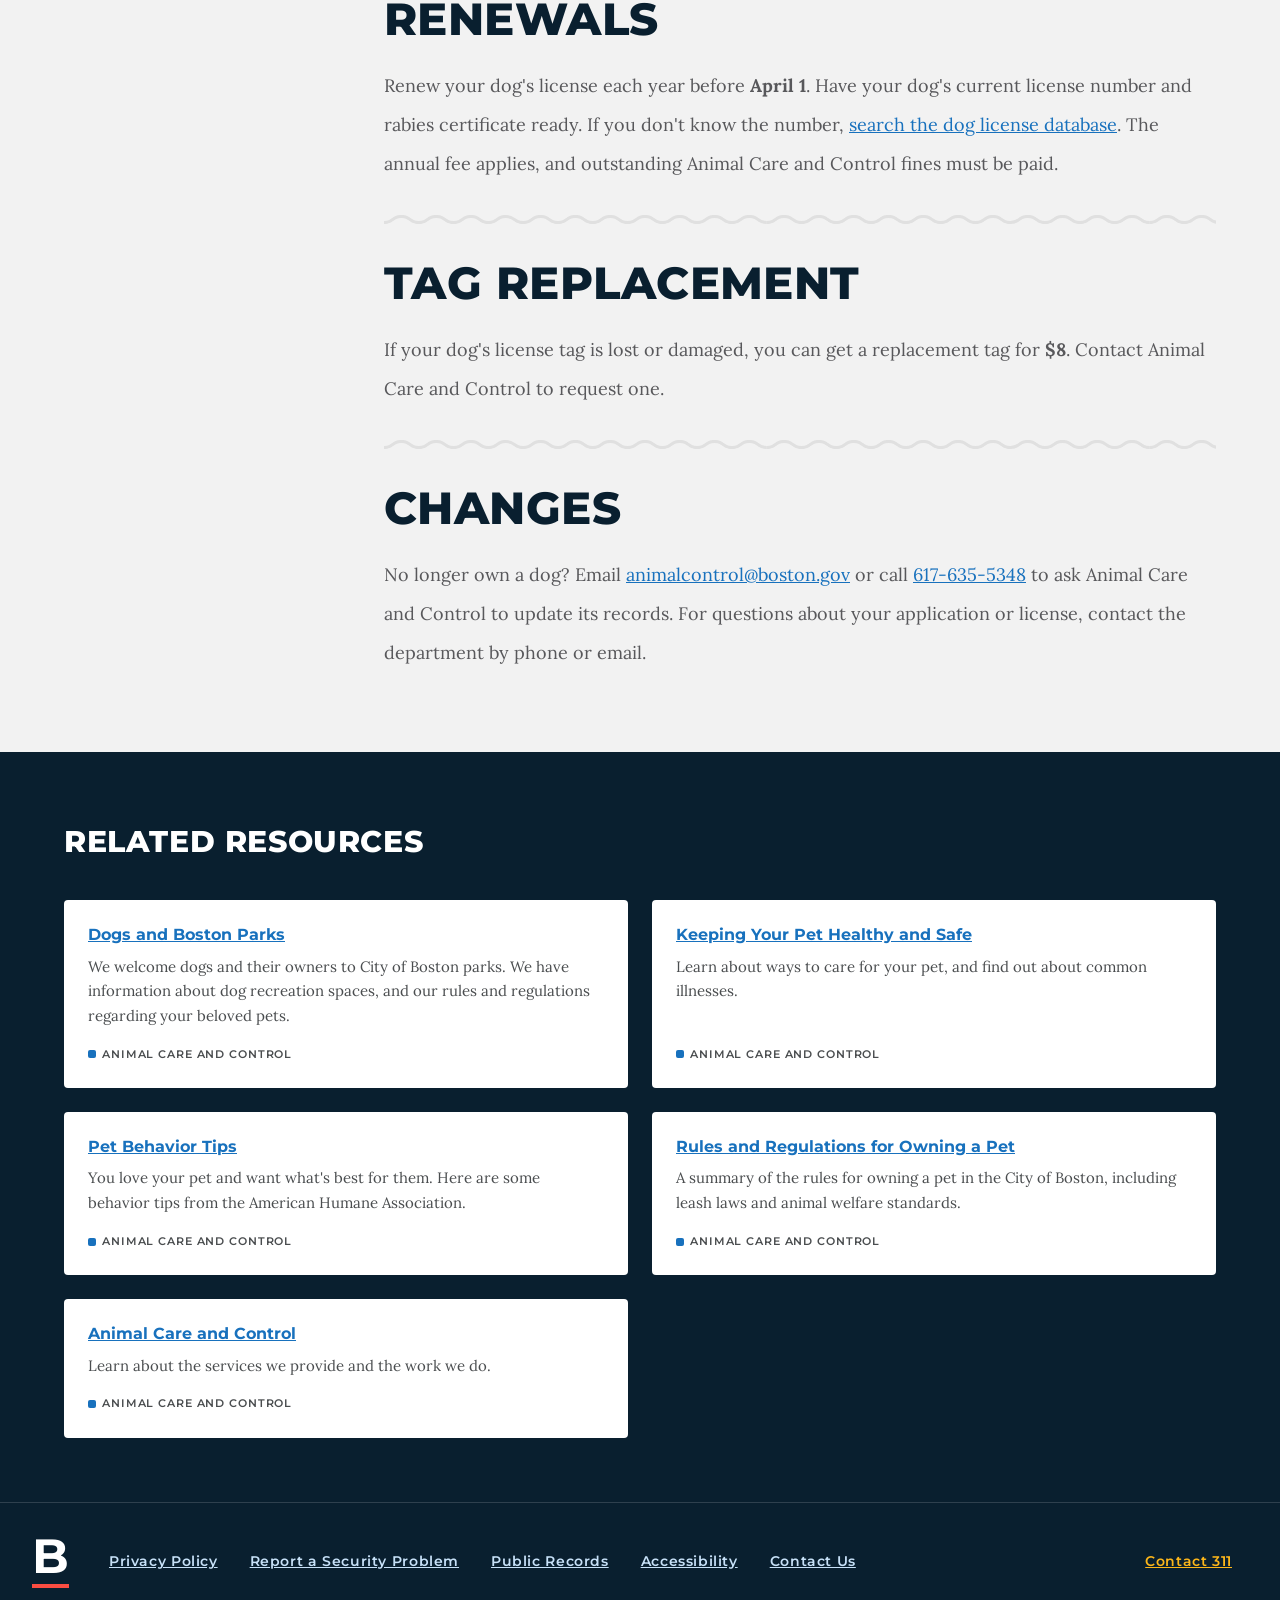
==== commit e60925b6: "Info page: Boston.gov-style TOC, mobile step dropdown, related grid - TOC: remove numbered circles/l" ====
--- a/index.html
+++ b/index.html
@@ -206,94 +206,52 @@
 
     <!-- ===== CONTENT ZONE (off-white) ===== -->
     <div class="content-zone">
+
+      <!-- Mobile sticky "Step X of 9" dropdown (hidden on desktop) -->
+      <div class="step-mobile-toc" id="step-mobile-toc">
+        <button class="step-mobile-toc__toggle" type="button"
+          aria-expanded="false" aria-controls="step-mobile-toc-panel">
+          <span class="step-mobile-toc__current" id="step-mobile-toc-label">Step 1 of 9: Who can apply</span>
+          <svg class="step-mobile-toc__chevron" width="20" height="20" viewBox="0 0 24 24"
+            fill="none" aria-hidden="true">
+            <path d="M6 9l6 6 6-6" stroke="currentColor" stroke-width="2"
+              stroke-linecap="round" stroke-linejoin="round"/>
+          </svg>
+        </button>
+        <nav id="step-mobile-toc-panel" class="step-mobile-toc__panel" hidden
+          aria-label="Jump to a step">
+          <p class="step-mobile-toc__title">Jump to a step</p>
+          <ul class="step-mobile-toc__list">
+            <li><a href="#who-can-apply" data-step-label="Step 1 of 9: Who can apply">Who can apply</a></li>
+            <li><a href="#before-you-apply" data-step-label="Step 2 of 9: Before you apply">Before you apply</a></li>
+            <li><a href="#required-documents" data-step-label="Step 3 of 9: Required documents">Required documents</a></li>
+            <li><a href="#fees" data-step-label="Step 4 of 9: Fees">Fees</a></li>
+            <li><a href="#how-to-apply" data-step-label="Step 5 of 9: How to apply">How to apply</a></li>
+            <li><a href="#after-you-apply" data-step-label="Step 6 of 9: After you apply">After you apply</a></li>
+            <li><a href="#renewals" data-step-label="Step 7 of 9: Renewals">Renewals</a></li>
+            <li><a href="#tag-replacement" data-step-label="Step 8 of 9: Tag replacement">Tag replacement</a></li>
+            <li><a href="#changes" data-step-label="Step 9 of 9: Changes">Changes</a></li>
+          </ul>
+        </nav>
+      </div>
+
       <div class="content-container">
         <div class="content-layout">
 
           <!-- Left: sticky TOC -->
           <nav class="toc" aria-label="On this page">
-            <p class="toc__heading">On this page</p>
-            <ol class="toc__list">
-              <li class="toc__item">
-                <div class="toc__track" aria-hidden="true">
-                  <div class="toc__circle toc__circle--active">1</div>
-                  <div class="toc__line"></div>
-                </div>
-                <div class="toc__link-wrap">
-                  <a href="#who-can-apply" class="toc__link">Who can apply</a>
-                </div>
-              </li>
-              <li class="toc__item">
-                <div class="toc__track" aria-hidden="true">
-                  <div class="toc__circle">2</div>
-                  <div class="toc__line"></div>
-                </div>
-                <div class="toc__link-wrap">
-                  <a href="#before-you-apply" class="toc__link">Before you apply</a>
-                </div>
-              </li>
-              <li class="toc__item">
-                <div class="toc__track" aria-hidden="true">
-                  <div class="toc__circle">3</div>
-                  <div class="toc__line"></div>
-                </div>
-                <div class="toc__link-wrap">
-                  <a href="#required-documents" class="toc__link">Required documents</a>
-                </div>
-              </li>
-              <li class="toc__item">
-                <div class="toc__track" aria-hidden="true">
-                  <div class="toc__circle">4</div>
-                  <div class="toc__line"></div>
-                </div>
-                <div class="toc__link-wrap">
-                  <a href="#fees" class="toc__link">Fees</a>
-                </div>
-              </li>
-              <li class="toc__item">
-                <div class="toc__track" aria-hidden="true">
-                  <div class="toc__circle">5</div>
-                  <div class="toc__line"></div>
-                </div>
-                <div class="toc__link-wrap">
-                  <a href="#how-to-apply" class="toc__link">How to apply</a>
-                </div>
-              </li>
-              <li class="toc__item">
-                <div class="toc__track" aria-hidden="true">
-                  <div class="toc__circle">6</div>
-                  <div class="toc__line"></div>
-                </div>
-                <div class="toc__link-wrap">
-                  <a href="#after-you-apply" class="toc__link">After you apply</a>
-                </div>
-              </li>
-              <li class="toc__item">
-                <div class="toc__track" aria-hidden="true">
-                  <div class="toc__circle">7</div>
-                  <div class="toc__line"></div>
-                </div>
-                <div class="toc__link-wrap">
-                  <a href="#renewals" class="toc__link">Renewals</a>
-                </div>
-              </li>
-              <li class="toc__item">
-                <div class="toc__track" aria-hidden="true">
-                  <div class="toc__circle">8</div>
-                  <div class="toc__line"></div>
-                </div>
-                <div class="toc__link-wrap">
-                  <a href="#tag-replacement" class="toc__link">Tag replacement</a>
-                </div>
-              </li>
-              <li class="toc__item">
-                <div class="toc__track" aria-hidden="true">
-                  <div class="toc__circle">9</div>
-                </div>
-                <div class="toc__link-wrap">
-                  <a href="#changes" class="toc__link">Changes</a>
-                </div>
-              </li>
-            </ol>
+            <p class="toc__heading">Jump to a step</p>
+            <ul class="toc__list">
+              <li class="toc__item"><a href="#who-can-apply" class="toc__link">Who can apply</a></li>
+              <li class="toc__item"><a href="#before-you-apply" class="toc__link">Before you apply</a></li>
+              <li class="toc__item"><a href="#required-documents" class="toc__link">Required documents</a></li>
+              <li class="toc__item"><a href="#fees" class="toc__link">Fees</a></li>
+              <li class="toc__item"><a href="#how-to-apply" class="toc__link">How to apply</a></li>
+              <li class="toc__item"><a href="#after-you-apply" class="toc__link">After you apply</a></li>
+              <li class="toc__item"><a href="#renewals" class="toc__link">Renewals</a></li>
+              <li class="toc__item"><a href="#tag-replacement" class="toc__link">Tag replacement</a></li>
+              <li class="toc__item"><a href="#changes" class="toc__link">Changes</a></li>
+            </ul>
           </nav>
 
           <!-- Right: section content -->
@@ -384,6 +342,7 @@
                 <p class="accordion-controls__desc">Choose one of the following options.</p>
                 <div class="accordion-controls__actions">
                   <button type="button" class="accordion-control" id="expand-all-btn">Expand all</button>
+                  <span class="accordion-controls__divider" aria-hidden="true">|</span>
                   <button type="button" class="accordion-control" id="collapse-all-btn">Collapse all</button>
                 </div>
               </div>
@@ -435,7 +394,7 @@
                         </div>
                         <div class="process-list__body">
                           <div class="process-list__desc">
-                            <p><a href="https://cityofboston.github.io/dog-license-prototype/application-prototype/index.html" class="cob-link">Complete the online application</a>. Payment is by credit card only. A 2.7% service fee (minimum $1.00) is added at checkout.</p>
+                            <p><a href="https://cityofboston.github.io/dog-license-prototype/v1/" class="cob-link">Complete the online application</a>. Payment is by credit card only. A 2.7% service fee (minimum $1.00) is added at checkout.</p>
                           </div>
                         </div>
                       </li>
@@ -719,51 +678,31 @@
       <div class="related-container">
         <h2 id="h-related">Related resources</h2>
         <div class="related-list">
-          <div class="related-item">
-            <div class="related-item__title">
-              <a href="https://www.boston.gov/departments/parks-and-recreation/dogs-boston-parks">Dogs and Boston Parks</a>
-            </div>
-            <div class="related-item__body">
-              <p class="related-item__desc">We welcome dogs and their owners to City of Boston parks. We have information about dog recreation spaces, and our rules and regulations regarding your beloved pets.</p>
-              <p class="related-item__dept">Animal Care and Control</p>
-            </div>
-          </div>
-          <div class="related-item">
-            <div class="related-item__title">
-              <a href="https://www.boston.gov/departments/animal-care-and-control/keeping-your-pet-healthy-and-safe">Keeping Your Pet Healthy and Safe</a>
-            </div>
-            <div class="related-item__body">
-              <p class="related-item__desc">Learn about ways to care for your pet, and find out about common illnesses.</p>
-              <p class="related-item__dept">Animal Care and Control</p>
-            </div>
-          </div>
-          <div class="related-item">
-            <div class="related-item__title">
-              <a href="https://www.boston.gov/departments/animal-care-and-control/pet-behavior-tips">Pet Behavior Tips</a>
-            </div>
-            <div class="related-item__body">
-              <p class="related-item__desc">You love your pet and want what's best for them. Here are some behavior tips from the American Humane Association.</p>
-              <p class="related-item__dept">Animal Care and Control</p>
-            </div>
-          </div>
-          <div class="related-item">
-            <div class="related-item__title">
-              <a href="https://www.boston.gov/node/856">Rules and Regulations for Owning a Pet</a>
-            </div>
-            <div class="related-item__body">
-              <p class="related-item__desc">A summary of the rules for owning a pet in the City of Boston, including leash laws and animal welfare standards.</p>
-              <p class="related-item__dept">Animal Care and Control</p>
-            </div>
-          </div>
-          <div class="related-item">
-            <div class="related-item__title">
-              <a href="https://www.boston.gov/departments/animal-care-and-control">Animal Care and Control</a>
-            </div>
-            <div class="related-item__body">
-              <p class="related-item__desc">Learn about the services we provide and the work we do.</p>
-              <p class="related-item__dept">Animal Care and Control</p>
-            </div>
-          </div>
+          <a href="https://www.boston.gov/departments/parks-and-recreation/dogs-boston-parks" class="related-item">
+            <span class="related-item__title">Dogs and Boston Parks</span>
+            <span class="related-item__desc">We welcome dogs and their owners to City of Boston parks. We have information about dog recreation spaces, and our rules and regulations regarding your beloved pets.</span>
+            <span class="related-item__dept">Animal Care and Control</span>
+          </a>
+          <a href="https://www.boston.gov/departments/animal-care-and-control/keeping-your-pet-healthy-and-safe" class="related-item">
+            <span class="related-item__title">Keeping Your Pet Healthy and Safe</span>
+            <span class="related-item__desc">Learn about ways to care for your pet, and find out about common illnesses.</span>
+            <span class="related-item__dept">Animal Care and Control</span>
+          </a>
+          <a href="https://www.boston.gov/departments/animal-care-and-control/pet-behavior-tips" class="related-item">
+            <span class="related-item__title">Pet Behavior Tips</span>
+            <span class="related-item__desc">You love your pet and want what's best for them. Here are some behavior tips from the American Humane Association.</span>
+            <span class="related-item__dept">Animal Care and Control</span>
+          </a>
+          <a href="https://www.boston.gov/node/856" class="related-item">
+            <span class="related-item__title">Rules and Regulations for Owning a Pet</span>
+            <span class="related-item__desc">A summary of the rules for owning a pet in the City of Boston, including leash laws and animal welfare standards.</span>
+            <span class="related-item__dept">Animal Care and Control</span>
+          </a>
+          <a href="https://www.boston.gov/departments/animal-care-and-control" class="related-item">
+            <span class="related-item__title">Animal Care and Control</span>
+            <span class="related-item__desc">Learn about the services we provide and the work we do.</span>
+            <span class="related-item__dept">Animal Care and Control</span>
+          </a>
         </div>
       </div>
     </section>
@@ -849,6 +788,43 @@
       window.addEventListener('hashchange', openFromHash);
     }());
 
+    // Mobile step dropdown TOC
+    (function () {
+      var toggle = document.querySelector('.step-mobile-toc__toggle');
+      var panel = document.getElementById('step-mobile-toc-panel');
+      var label = document.getElementById('step-mobile-toc-label');
+      if (!toggle || !panel || !label) return;
+
+      toggle.addEventListener('click', function () {
+        var open = toggle.getAttribute('aria-expanded') === 'true';
+        toggle.setAttribute('aria-expanded', String(!open));
+        panel.hidden = open;
+      });
+
+      // Close panel and update label when a link is clicked
+      panel.querySelectorAll('a[data-step-label]').forEach(function (a) {
+        a.addEventListener('click', function () {
+          label.textContent = a.getAttribute('data-step-label');
+          toggle.setAttribute('aria-expanded', 'false');
+          panel.hidden = true;
+        });
+      });
+
+      // Update label as sections scroll into view
+      if (window.IntersectionObserver) {
+        var headings = document.querySelectorAll('.content-body h2[id]');
+        var stepObserver = new IntersectionObserver(function (entries) {
+          entries.forEach(function (entry) {
+            if (!entry.isIntersecting) return;
+            var id = entry.target.id;
+            var link = panel.querySelector('a[href="#' + id + '"]');
+            if (link) label.textContent = link.getAttribute('data-step-label');
+          });
+        }, { rootMargin: '-5% 0px -70% 0px' });
+        headings.forEach(function (h) { stepObserver.observe(h); });
+      }
+    }());
+
     // TOC: highlight active section as user scrolls
     (function () {
       if (!window.IntersectionObserver) return;
@@ -858,11 +834,8 @@
 
       function setActive(id) {
         links.forEach(function (link) {
-          var item = link.closest('.toc__item');
-          var circle = item && item.querySelector('.toc__circle');
-          if (!circle) return;
           var isActive = link.getAttribute('href') === '#' + id;
-          circle.classList.toggle('toc__circle--active', isActive);
+          link.classList.toggle('toc__link--active', isActive);
         });
       }
 
--- a/styles.css
+++ b/styles.css
@@ -62,6 +62,11 @@
 /* --- Base ---------------------------------------------------- */
 html { scroll-behavior: smooth; scroll-padding-top: 24px; }
 
+@media (max-width: 1023px) {
+  /* account for sticky mobile TOC bar (~50px) */
+  html { scroll-padding-top: 60px; }
+}
+
 body {
   font-family: var(--font-body);
   font-size: 18px;
@@ -505,76 +510,35 @@
   text-transform: uppercase;
   letter-spacing: 0.1em;
   color: var(--cob-body-text);
-  margin-bottom: var(--sp-200);
+  margin-bottom: var(--sp-100);
 }
 
 .toc__list { list-style: none; }
 
-.toc__item {
-  display: flex;
-  align-items: flex-start;
-  gap: var(--sp-150);
-  min-height: 64px;
-}
-
-.toc__track {
-  display: flex;
-  flex-direction: column;
-  align-items: center;
-  flex-shrink: 0;
-  width: 32px;
-  min-height: 64px;
-}
-
-.toc__circle {
-  width: 32px;
-  height: 32px;
-  border-radius: 50%;
-  border: 2px solid var(--cob-navy);
-  display: flex;
-  align-items: center;
-  justify-content: center;
-  font-family: var(--font-ui);
-  font-weight: 800;
-  font-size: 13px;
-  color: var(--cob-navy);
-  flex-shrink: 0;
-  transition: background 0.2s, color 0.2s, border-color 0.2s;
-}
-
-.toc__circle--active {
-  background: var(--cob-theme);
-  border-color: var(--cob-theme);
-  color: var(--cob-white);
-}
-
-.toc__line {
-  width: 2px;
-  flex: 1;
-  min-height: 16px;
-  border-left: 2px dashed var(--cob-mid-grey);
-  margin-top: 4px;
-}
-
-.toc__link-wrap {
-  flex: 1;
-  padding-top: 6px;
-  min-width: 0;
-}
+.toc__item {}
 
 .toc__link {
-  font-family: var(--font-ui);
-  font-weight: 700;
-  font-size: 14px;
+  display: block;
+  font-family: var(--font-ui);
+  font-weight: 600;
+  font-size: 15px;
   line-height: 1.4;
   color: var(--cob-navy);
   text-decoration: none;
-  display: block;
+  padding: 8px 10px 8px 14px;
+  border-left: 3px solid transparent;
+  transition: color 0.15s, border-color 0.15s;
 }
 
 .toc__link:hover {
   color: var(--cob-theme);
-  text-decoration: underline;
+  border-left-color: var(--cob-theme);
+}
+
+.toc__link--active {
+  color: var(--cob-theme);
+  border-left-color: var(--cob-theme);
+  font-weight: 700;
 }
 
 @media (max-width: 1023px) {
@@ -583,16 +547,107 @@
     grid-template-columns: repeat(auto-fill, minmax(180px, 1fr));
     gap: var(--sp-100);
   }
-  .toc__item { min-height: auto; }
-  .toc__track { display: none; }
-  .toc__link-wrap { padding-top: 0; }
   .toc__link {
     padding: var(--sp-100) var(--sp-150);
     background: white;
     border-radius: 4px;
     border: 1px solid var(--cob-mid-grey);
+    border-left-width: 1px;
     text-align: center;
   }
+  .toc__link--active {
+    border-color: var(--cob-theme);
+    background: #f0f7ff;
+  }
+}
+
+/* --- Mobile step dropdown TOC ------------------------------- */
+.step-mobile-toc { display: none; }
+
+@media (max-width: 1023px) {
+  .step-mobile-toc {
+    display: block;
+    background: var(--cob-off-white);
+    border-bottom: 2px solid var(--cob-mid-grey);
+    position: sticky;
+    top: 0;
+    z-index: 100;
+  }
+
+  /* hide the sidebar TOC on mobile since we use the dropdown */
+  .toc { display: none; }
+
+  /* expand the content to full width since sidebar is gone */
+  .content-layout { grid-template-columns: 1fr !important; }
+}
+
+.step-mobile-toc__toggle {
+  display: flex;
+  align-items: center;
+  justify-content: space-between;
+  width: 100%;
+  padding: 14px 20px;
+  gap: 12px;
+  font-family: var(--font-ui);
+  font-weight: 700;
+  font-size: 15px;
+  line-height: 1.4;
+  color: var(--cob-navy);
+  background: none;
+  border: none;
+  cursor: pointer;
+  text-align: left;
+}
+
+.step-mobile-toc__toggle:hover { background: rgba(0,0,0,0.04); }
+
+.step-mobile-toc__current { flex: 1; }
+
+.step-mobile-toc__chevron {
+  flex-shrink: 0;
+  transition: transform 0.2s;
+  color: var(--cob-navy);
+}
+
+.step-mobile-toc__toggle[aria-expanded="true"] .step-mobile-toc__chevron {
+  transform: rotate(180deg);
+}
+
+.step-mobile-toc__panel {
+  background: var(--cob-off-white);
+  border-top: 1px solid var(--cob-mid-grey);
+  padding: 12px 0 16px;
+}
+
+.step-mobile-toc__panel[hidden] { display: none; }
+
+.step-mobile-toc__title {
+  font-family: var(--font-ui);
+  font-weight: 800;
+  font-size: 11px;
+  text-transform: uppercase;
+  letter-spacing: 0.1em;
+  color: var(--cob-body-text);
+  padding: 0 20px 8px;
+  margin: 0;
+}
+
+.step-mobile-toc__list { list-style: none; }
+
+.step-mobile-toc__list a {
+  display: block;
+  font-family: var(--font-ui);
+  font-weight: 600;
+  font-size: 15px;
+  line-height: 1.4;
+  color: var(--cob-navy);
+  text-decoration: none;
+  padding: 10px 20px;
+}
+
+.step-mobile-toc__list a:hover {
+  background: rgba(0,0,0,0.05);
+  color: var(--cob-theme);
 }
 
 /* --- Content body (right column) ---------------------------- */
@@ -922,6 +977,14 @@
   letter-spacing: 0.044em;
 }
 
+.accordion-controls__divider {
+  font-family: var(--font-ui);
+  font-size: 14px;
+  line-height: 24px;
+  color: var(--cob-mid-grey);
+  user-select: none;
+}
+
 .accordion-control:focus-visible {
   outline: 3px solid var(--cob-amber);
   outline-offset: 2px;
@@ -1092,51 +1155,45 @@
 }
 
 .related-list {
+  display: grid;
+  grid-template-columns: repeat(2, 1fr);
+  gap: var(--sp-300);
+}
+
+@media (max-width: 767px) {
+  .related-list { grid-template-columns: 1fr; }
+}
+
+.related-item {
   display: flex;
   flex-direction: column;
-  gap: var(--sp-300);
-}
-
-.related-item {
+  gap: var(--sp-100);
   background: #fff;
   border-radius: 4px;
   padding: var(--sp-300);
-  display: grid;
-  grid-template-columns: minmax(200px, 1fr) 2fr;
-  gap: var(--sp-300);
-  align-items: start;
-}
-
-@media (max-width: 767px) {
-  .related-item {
-    grid-template-columns: 1fr;
-    gap: var(--sp-150);
-  }
-}
-
-.related-item__title a {
+  text-decoration: none;
+  transition: box-shadow 0.15s;
+}
+
+.related-item:hover { box-shadow: 0 2px 8px rgba(0,0,0,0.15); }
+
+.related-item__title {
   font-family: var(--font-ui);
   font-weight: 700;
   font-size: 16px;
   line-height: 1.4;
-  color: var(--cob-navy);
+  color: var(--cob-theme);
   text-decoration: underline;
 }
 
-.related-item__title a:hover { color: var(--cob-theme); }
-
-.related-item__body {
-  display: flex;
-  flex-direction: column;
-  gap: var(--sp-100);
-}
+.related-item:hover .related-item__title { color: var(--cob-navy); }
 
 .related-item__desc {
   font-family: var(--font-body);
   font-size: 15px;
   line-height: 1.65;
   color: var(--cob-text-weak);
-  margin: 0;
+  flex: 1;
 }
 
 .related-item__dept {
@@ -1149,7 +1206,7 @@
   text-transform: uppercase;
   letter-spacing: 0.08em;
   color: var(--cob-text-weak);
-  margin: 0;
+  margin-top: var(--sp-100);
 }
 
 .related-item__dept::before {
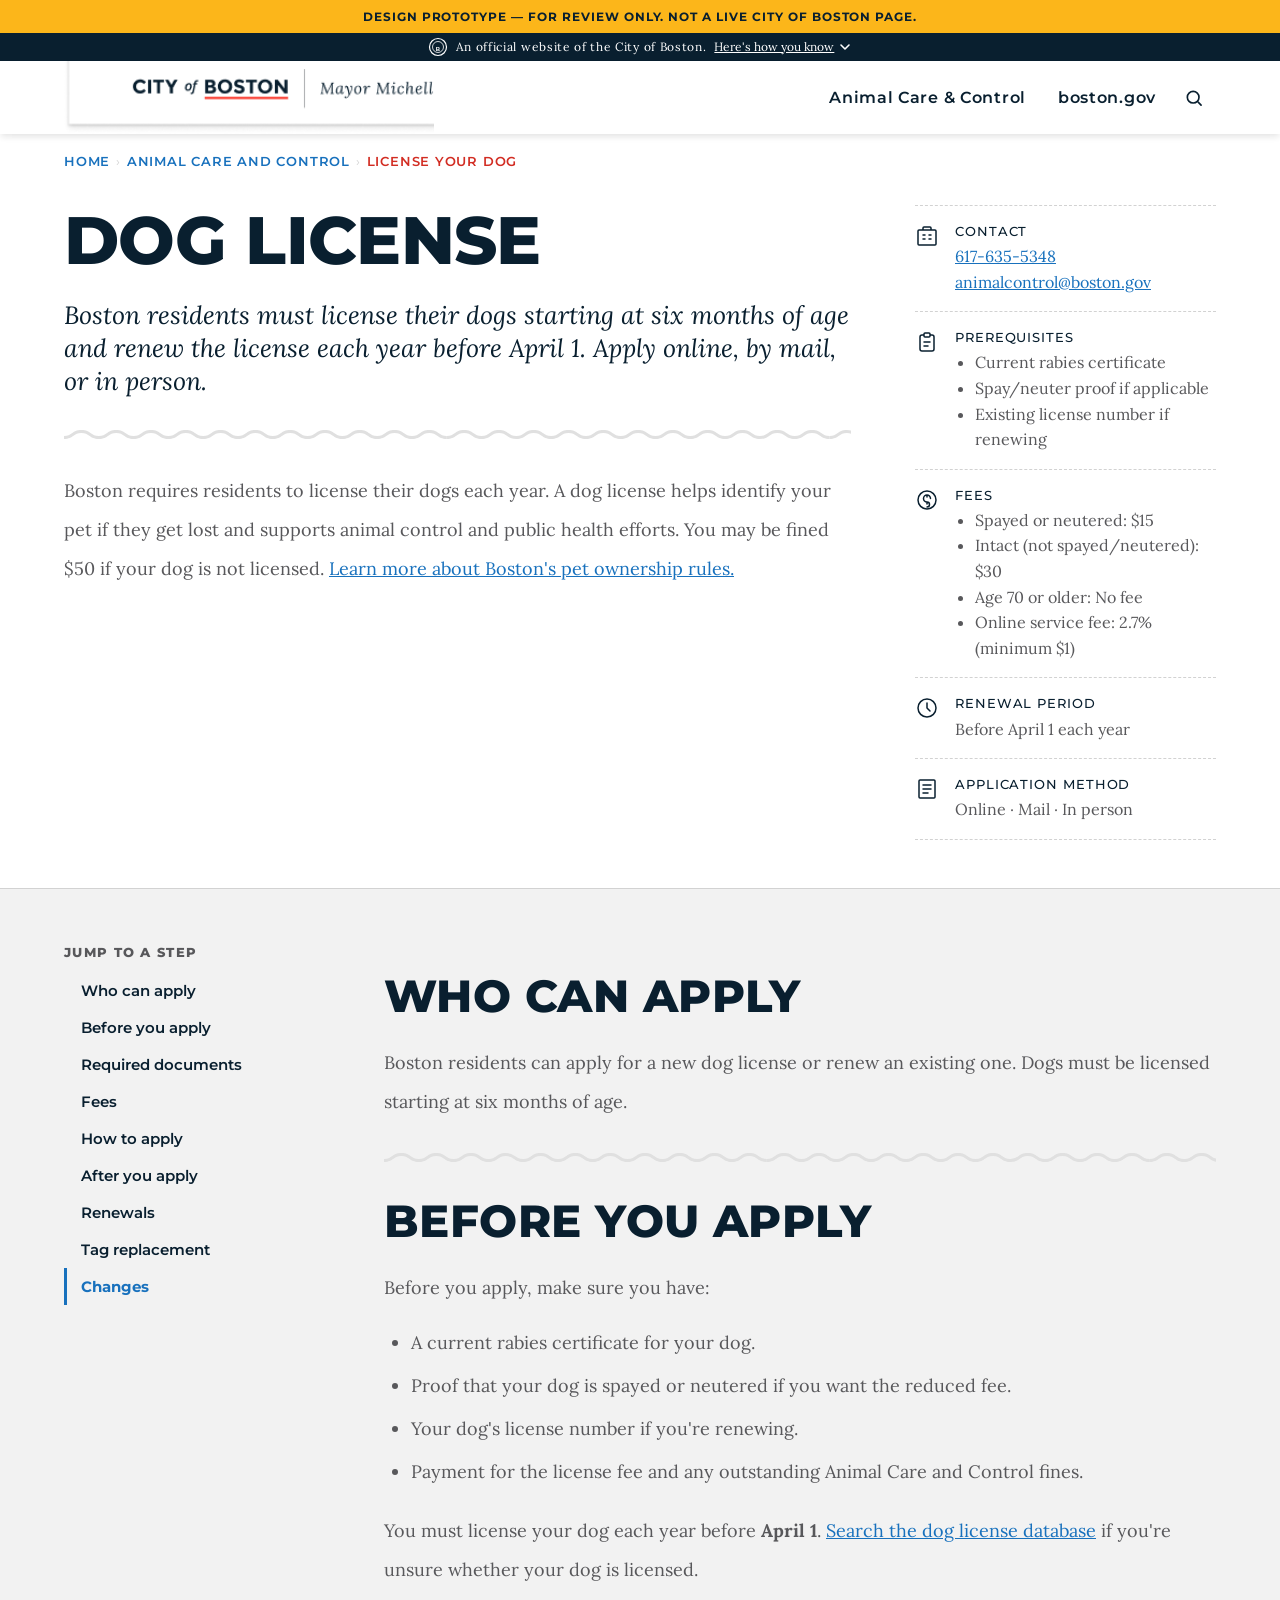
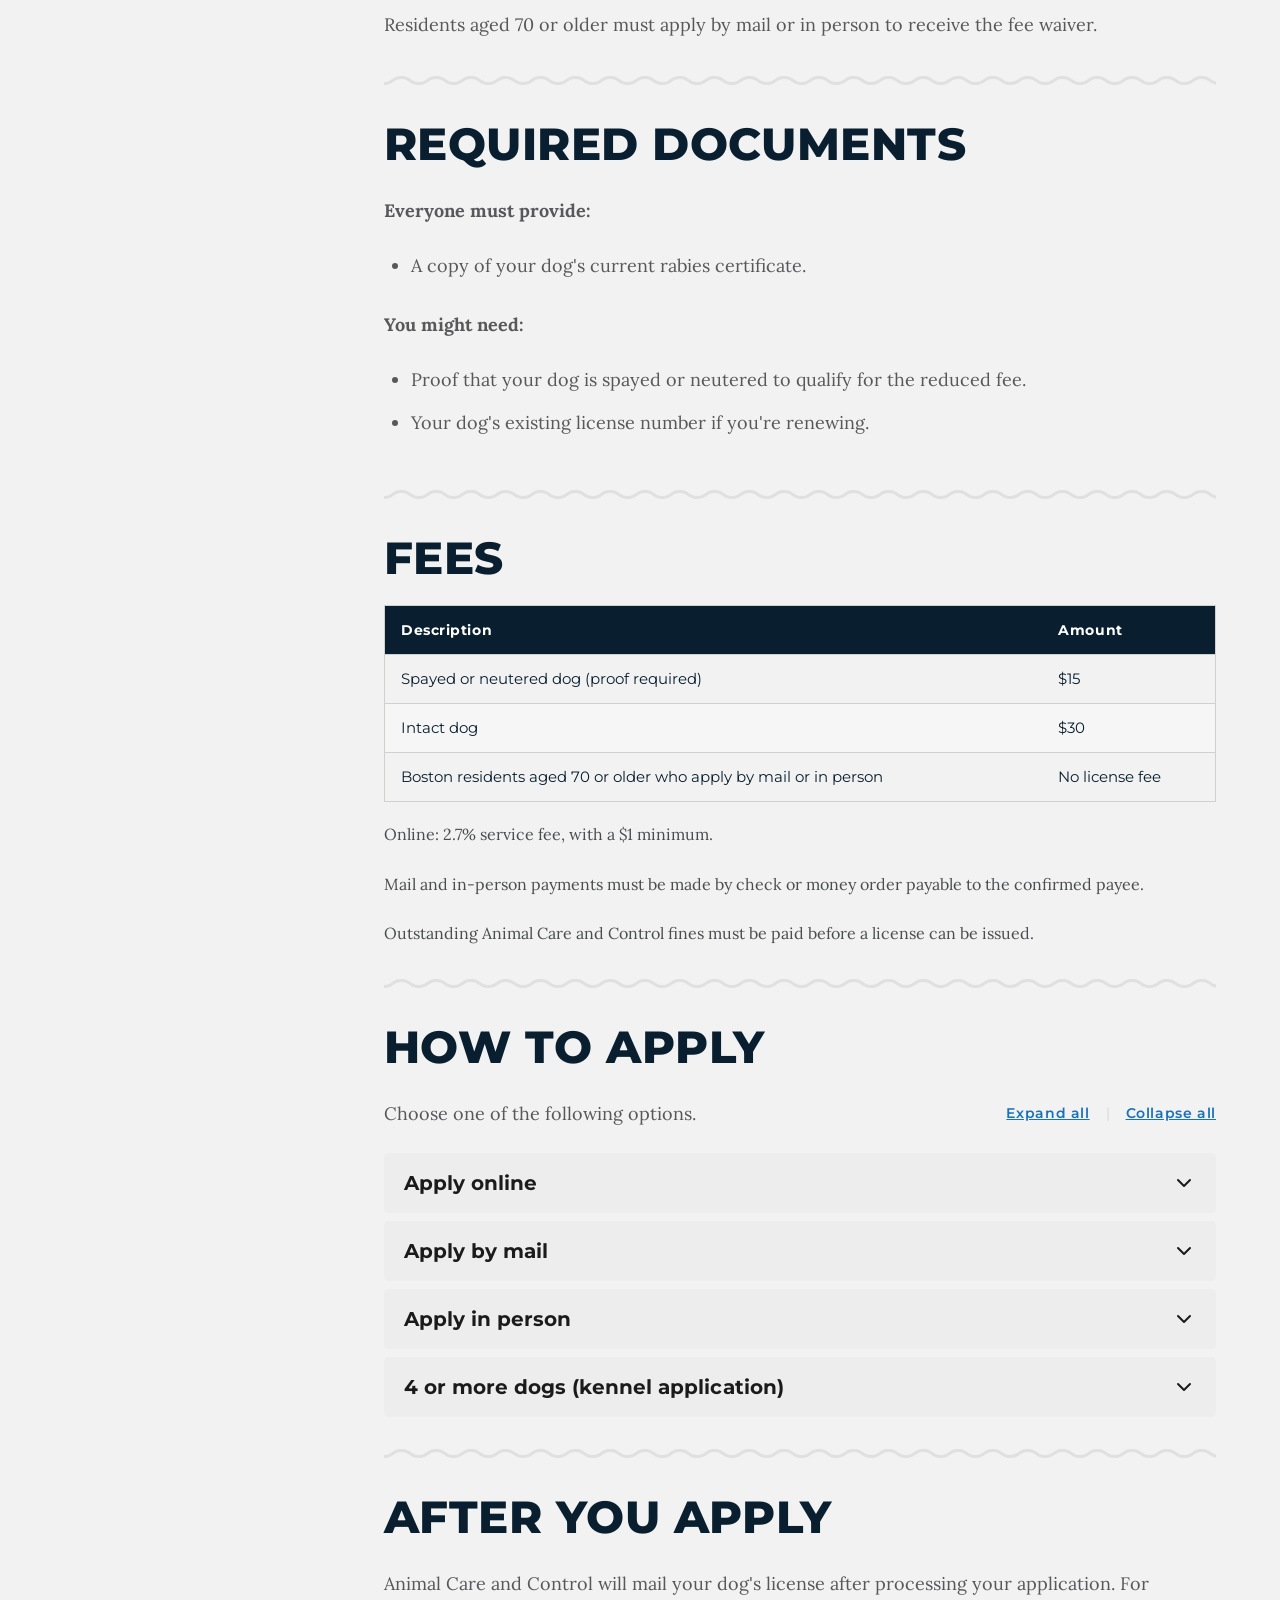
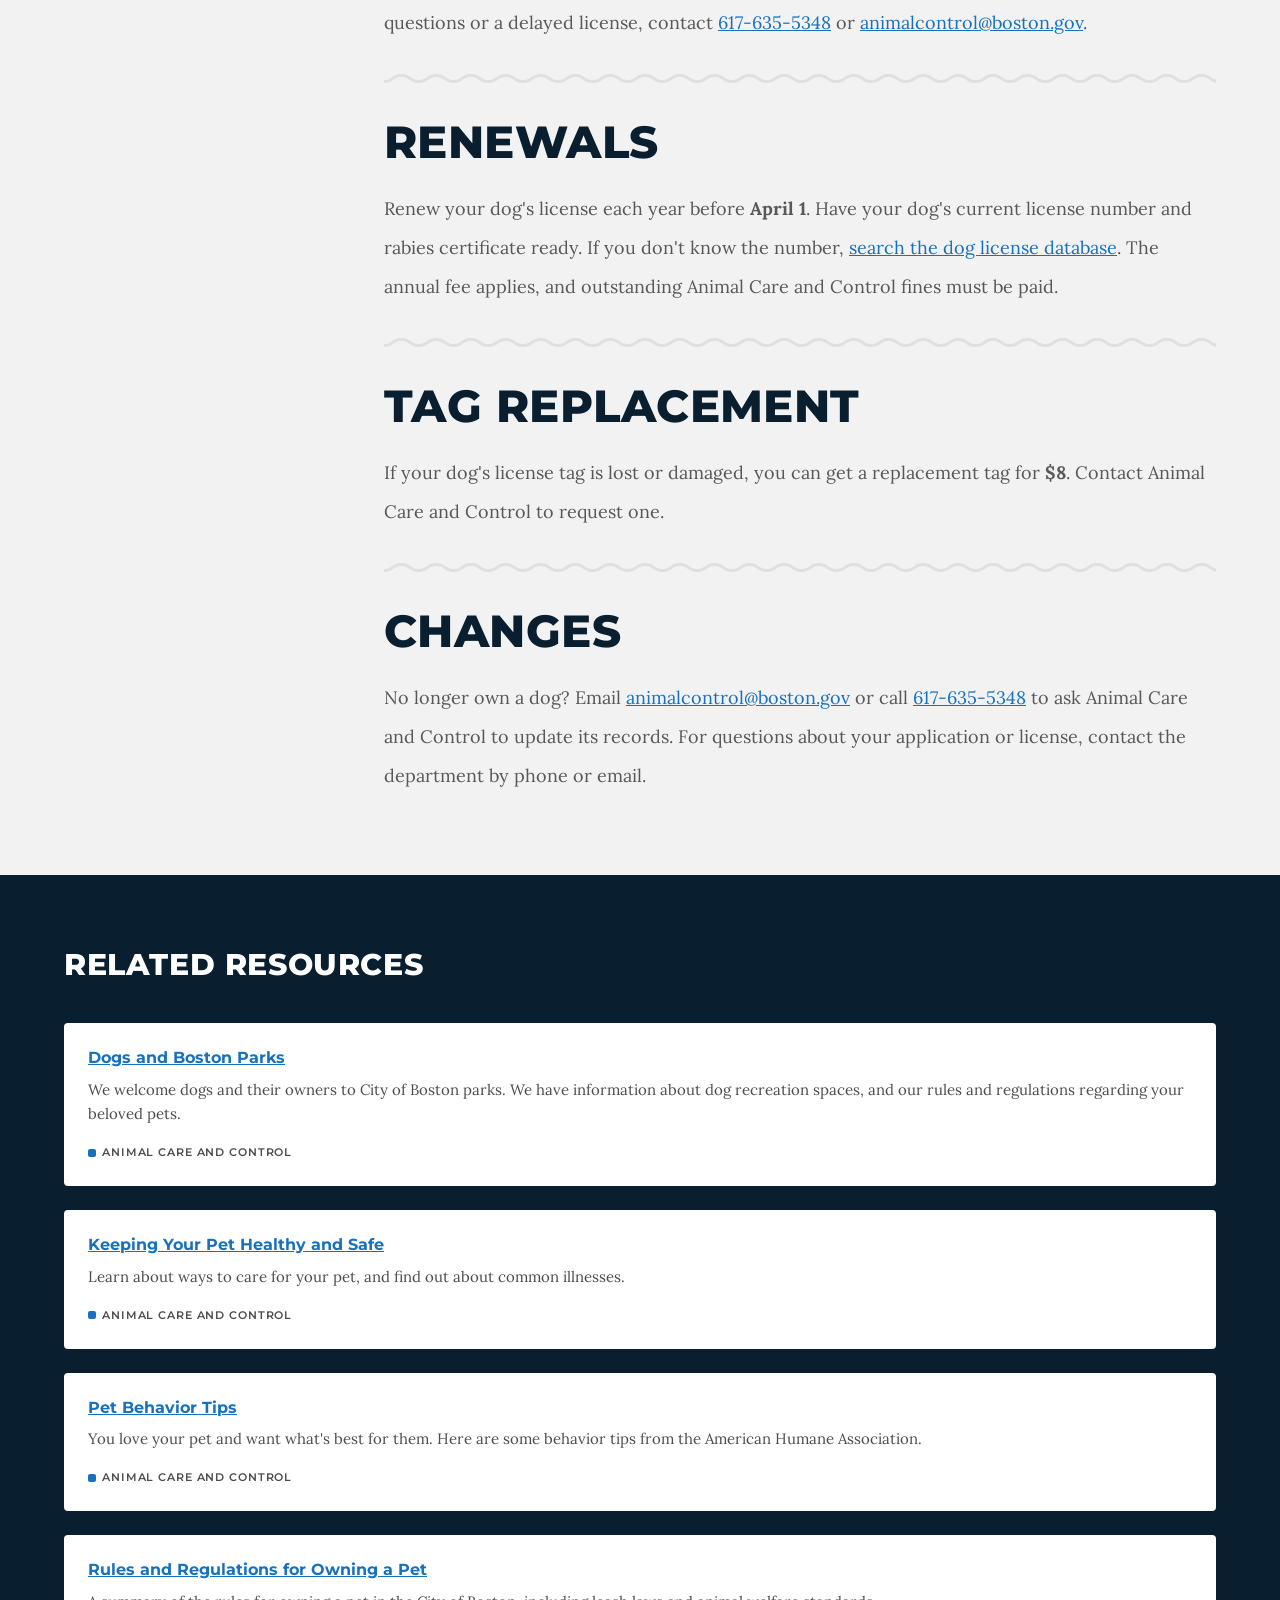
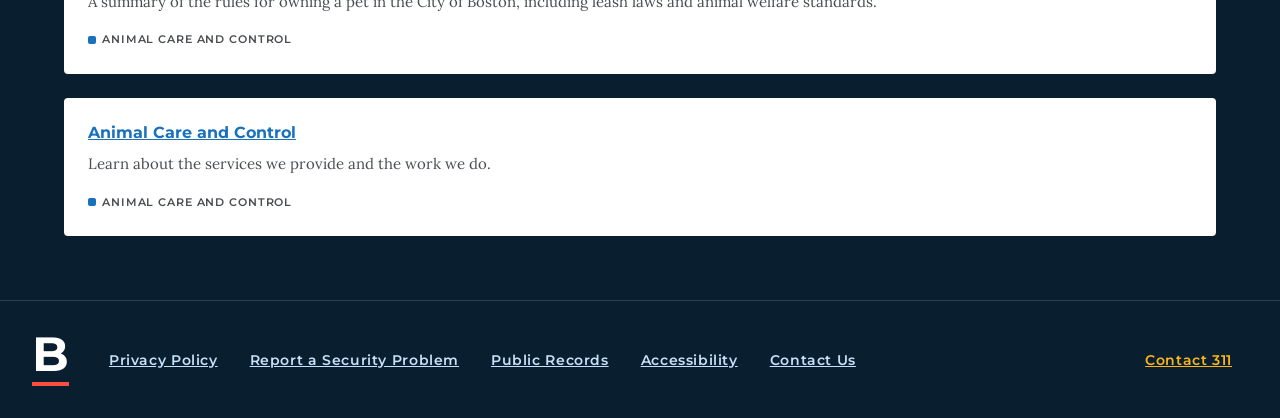
==== commit 28a0d05a: "V1: 10 UX improvements — action cards, vertical stepper, body text 16px, COB checkbox, complete badg" ====
--- a/index.html
+++ b/index.html
@@ -171,7 +171,12 @@
               </div>
               <div class="fact-row__text">
                 <p class="fact-row__label">Fees</p>
-                <p class="fact-row__value">$15 spayed/neutered · $30 intact · No fee for eligible owners 70+</p>
+                <ul class="fact-row__list">
+                  <li>Spayed or neutered: $15</li>
+                  <li>Intact (not spayed/neutered): $30</li>
+                  <li>Age 70 or older: No fee</li>
+                  <li>Online service fee: 2.7% (minimum $1)</li>
+                </ul>
               </div>
             </div>
             <div class="fact-row">
--- a/styles.css
+++ b/styles.css
@@ -439,7 +439,7 @@
 
 .fact-row__value {
   font-family: var(--font-body);
-  font-size: 15px;
+  font-size: 16px;
   line-height: 1.6;
   color: var(--cob-body-text);
   margin: 4px 0 0;
@@ -452,7 +452,7 @@
 }
 .fact-row__list li {
   font-family: var(--font-body);
-  font-size: 15px;
+  font-size: 16px;
   line-height: 1.6;
   color: var(--cob-body-text);
 }
@@ -803,7 +803,7 @@
 
 .fee-notes p {
   font-family: var(--font-body);
-  font-size: 15px;
+  font-size: 16px;
   line-height: 1.6;
   color: var(--cob-text-weak);
 }
@@ -1156,7 +1156,7 @@
 
 .related-list {
   display: grid;
-  grid-template-columns: repeat(2, 1fr);
+  grid-template-columns: 1fr;
   gap: var(--sp-300);
 }
 
